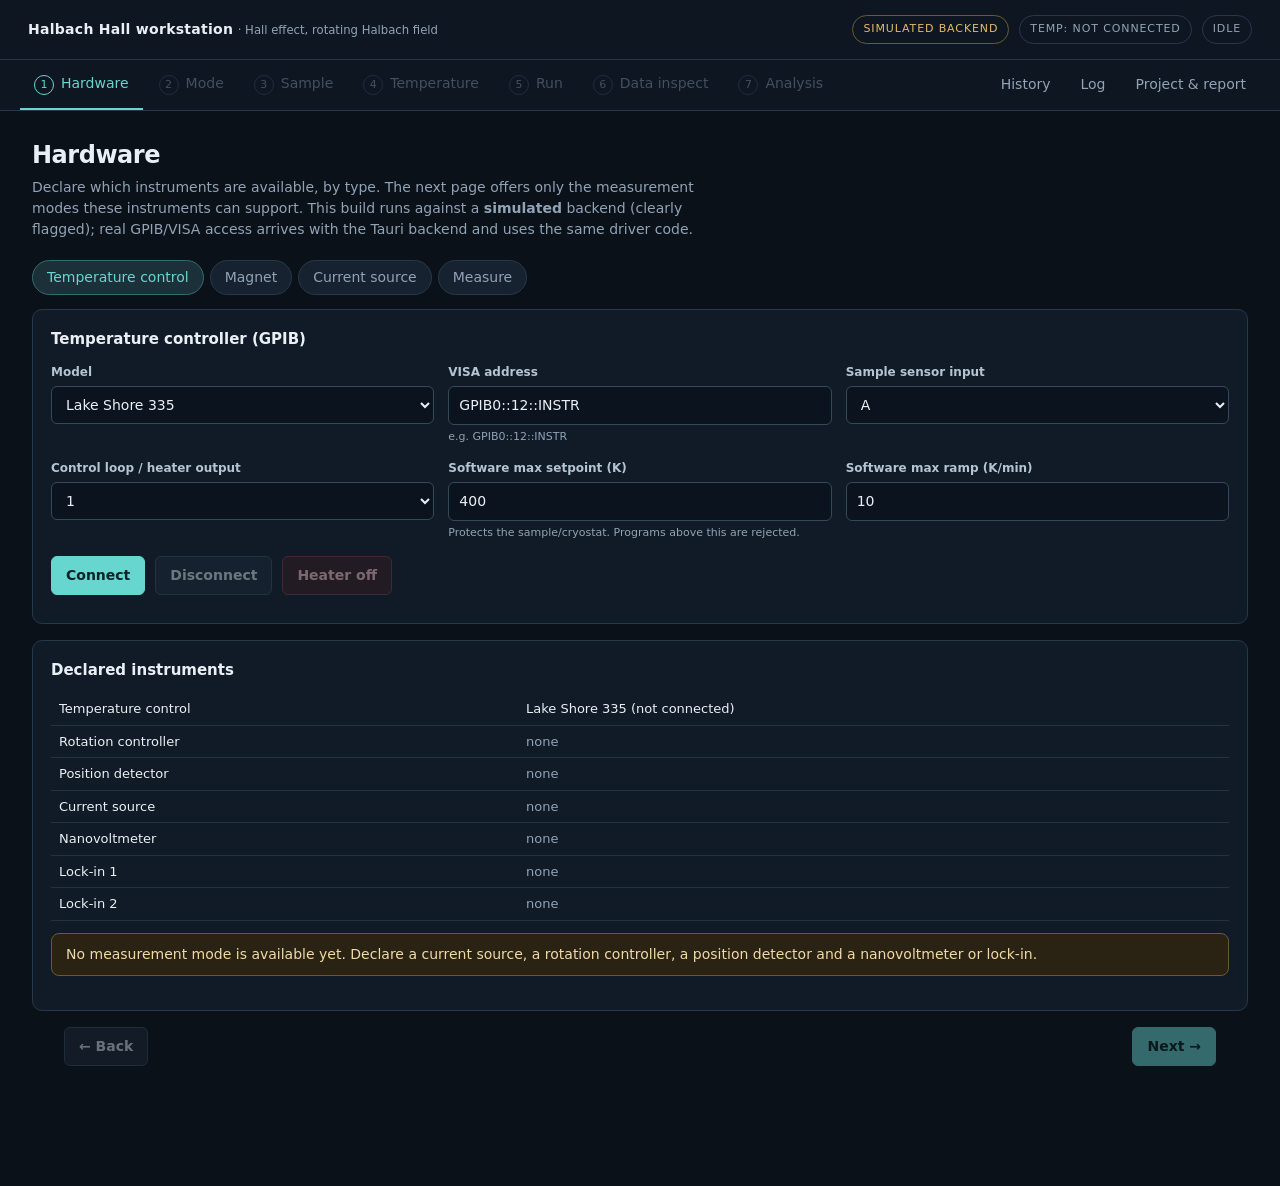
==== app/index.html @ c86ad020 "Add Hall workstation app: sequential tabs, Lake Shore 332/335 step programming, modes, log, analysis" ====
<!DOCTYPE html>
<html lang="en">
<head>
<meta charset="utf-8"><meta name="viewport" content="width=device-width, initial-scale=1">
<title>Halbach Hall · Workstation</title>
<link rel="stylesheet" href="style.css">
</head>
<body>
<header>
  <div class="brand"><strong>Halbach Hall workstation</strong> <small>· Hall effect, rotating Halbach field</small></div>
  <div class="actions"><span class="badge sim" id="b-mode">Simulated backend</span><span class="badge" id="b-ls">Temp: not connected</span><span class="badge" id="b-run">Idle</span></div>
</header>
<nav class="tabs" id="tabs" role="tablist"></nav>
<main>

<section class="page" id="p-hardware" data-title="Hardware">
  <h1>Hardware</h1>
  <p class="intro">Declare which instruments are available, by type. The next page offers only the measurement modes these instruments can support. This build runs against a <b>simulated</b> backend (clearly flagged); real GPIB/VISA access arrives with the Tauri backend and uses the same driver code.</p>
  <div class="subtabs" role="tablist" id="hw-subtabs">
    <button data-sub="temp" class="active">Temperature control</button><button data-sub="magnet">Magnet</button><button data-sub="source">Current source</button><button data-sub="measure">Measure</button>
  </div>
  <div class="card subpane active" data-pane="temp"><h2>Temperature controller (GPIB)</h2><div class="grid g3">
      <div class="field"><label for="f-model">Model</label><select id="f-model" data-bind="hardware.tempController.model"><option value="LS335">Lake Shore 335</option><option value="LS332">Lake Shore 332</option></select></div>
      <div class="field"><label for="f-addr">VISA address</label><input id="f-addr" data-bind="hardware.tempController.address"><small>e.g. GPIB0::12::INSTR</small></div>
      <div class="field"><label for="f-input">Sample sensor input</label><select id="f-input" data-bind="hardware.tempController.input"><option>A</option><option>B</option></select></div>
      <div class="field"><label for="f-loop">Control loop / heater output</label><select id="f-loop" data-bind="hardware.tempController.loop" data-num><option value="1">1</option><option value="2">2</option></select></div>
      <div class="field"><label for="f-maxk">Software max setpoint (K)</label><input id="f-maxk" type="number" data-bind="hardware.tempController.maxK" data-num><small>Protects the sample/cryostat. Programs above this are rejected.</small></div>
      <div class="field"><label for="f-maxr">Software max ramp (K/min)</label><input id="f-maxr" type="number" data-bind="hardware.tempController.maxRateKmin" data-num></div>
    </div>
    <div class="actions" style="margin-top:14px"><button class="primary" id="ls-connect">Connect</button><button class="secondary" id="ls-disconnect" disabled>Disconnect</button><button class="danger" id="ls-heateroff" disabled>Heater off</button></div>
    <div id="ls-info" class="muted" style="margin-top:10px"></div></div>
  <div class="card subpane" data-pane="magnet"><h2>Rotating Halbach magnet</h2><div class="grid g3">
      <div class="field"><label>Rotation controller</label><select data-bind="hardware.magnet.rotator" data-opts="ROTATOR"></select></div>
      <div class="field"><label>Port / address</label><input data-bind="hardware.magnet.rotator_addr" placeholder="e.g. COM3"></div>
      <div></div>
      <div class="field"><label>Position detector</label><select data-bind="hardware.magnet.encoder" data-opts="ENCODER"></select></div>
      <div class="field"><label>Module / channel</label><input data-bind="hardware.magnet.encoder_addr" placeholder="e.g. cDAQ1Mod2/ctr0"></div>
      <div></div>
      <div class="field"><label>Field-angle zero offset (deg)</label><input type="number" step="any" data-bind="hardware.magnet.angle_offset_deg" data-num><small>Encoder zero to +X field direction, from calibration.</small></div>
      <div class="field"><label>Encoder direction</label><select data-bind="hardware.magnet.dir_sign" data-num><option value="1">+1 (encoder angle = field angle)</option><option value="-1">−1 (reversed)</option></select></div>
      <div class="field"><label>Calibrated field magnitude B (T)</label><input type="number" min="0" step="any" data-bind="sample.B_T" data-num><small>At the sample position.</small></div>
    </div></div>
  <div class="card subpane" data-pane="source"><h2>Current source</h2><div class="grid g3">
      <div class="field"><label>Instrument</label><select data-bind="hardware.source.model" data-opts="SOURCES"></select></div>
      <div class="field"><label>Address</label><input data-bind="hardware.source.address" placeholder="e.g. GPIB0::12::INSTR or IP"></div>
      <div id="src-caps" class="muted" style="align-self:end"></div>
      <div class="field"><label>Voltage compliance (V)</label><input type="number" step="any" data-bind="hardware.source.compliance_V" data-num></div>
      <div class="field"><label>Software current limit (mA, RMS for AC)</label><input type="number" step="any" data-bind="hardware.source.max_mA" data-num><small>Modes requesting more are rejected. Verify peak vs RMS units per model.</small></div>
    </div></div>
  <div class="card subpane" data-pane="measure"><h2>Voltage measurement</h2><div class="grid g3">
      <div class="field"><label>Nanovoltmeter (DC)</label><select data-bind="hardware.measure.volt" data-opts="VOLT"></select></div>
      <div class="field"><label>Address</label><input data-bind="hardware.measure.volt_addr"></div><div></div>
      <div class="field"><label>Lock-in 1</label><select data-bind="hardware.measure.lockin1" data-opts="LOCKIN"></select></div>
      <div class="field"><label>Address</label><input data-bind="hardware.measure.lockin1_addr"><small>Two SR830s must have distinct GPIB addresses.</small></div><div></div>
      <div class="field"><label>Lock-in 2 (optional)</label><select data-bind="hardware.measure.lockin2" data-opts="LOCKIN"></select></div>
      <div class="field"><label>Address</label><input data-bind="hardware.measure.lockin2_addr"></div><div></div>
      <div class="field"><label>Lock-in time constant (ms)</label><input type="number" data-bind="method.tc_ms" data-num><small>Used by every lock-in mode.</small></div>
    </div><div id="measure-msg" style="margin-top:10px"></div></div>
  <div class="card"><h2>Declared instruments</h2><div id="hw-summary"></div></div>
</section>

<section class="page" id="p-mode" data-title="Mode">
  <h1>Measurement mode</h1>
  <p class="intro">Only modes supported by the instruments declared on the Hardware page can be selected. Unavailable modes say what is missing.</p>
  <div class="grid g3" id="mode-cards"></div>
  <div id="mode-msg" style="margin-top:16px"></div>
  <div class="card mode-panel" id="mp-chirp" hidden><h2>CHIRP parameters</h2><div class="grid g3">
      <div class="field"><label>Carrier frequency (Hz)</label><input type="number" data-bind="method.carrier_hz" data-num><small>Guide range 500-900 Hz.</small></div>
      <div class="field"><label>Current levels, RMS (mA, comma-separated)</label><input id="f-levels"></div>
      <div class="field"><label>Rotation frequency (Hz)</label><input type="number" step="any" data-bind="method.rot_hz" data-num><small>Guide range 0.1-0.3 Hz.</small></div>
      <div class="field"><label>Direction</label><select data-bind="method.direction"><option value="both">Both</option><option value="cw">Clockwise</option><option value="ccw">Counter-clockwise</option></select></div>
      <div class="field"><label>Dwell per level (s)</label><input type="number" data-bind="method.dwell_s" data-num></div>
      <div class="field"><label>Post-step mask (s)</label><input type="number" step="any" data-bind="method.mask_s" data-num></div>
  </div></div>
  <div class="card mode-panel" id="mp-fixed" hidden><h2>Fixed field parameters</h2><div class="grid g3">
      <div class="field"><label>Excitation</label><select id="x-fixed" data-bind="method.fixed.excitation" data-excsel></select></div>
      <div class="field"><label>Angular acquisition</label><select data-bind="method.fixed.acq"><option value="step">Step and settle</option><option value="scan">Continuous scan</option></select></div>
      <div class="field"><label>Current (mA)</label><input type="number" step="any" data-bind="method.fixed.I_mA" data-num><small>Peak or RMS: record in the sample notes.</small></div>
      <div class="field" data-when="ac"><label>AC carrier frequency (Hz)</label><input type="number" data-bind="method.fixed.carrier_hz" data-num></div>
      <div class="field" data-when="step"><label>Number of angles</label><input type="number" data-bind="method.fixed.n_angles" data-num></div>
      <div class="field" data-when="step"><label>Settling time (s)</label><input type="number" step="any" data-bind="method.fixed.settle_s" data-num></div>
      <div class="field" data-when="scan"><label>Rotation frequency (Hz)</label><input type="number" step="any" data-bind="method.fixed.rot_hz" data-num></div>
      <div class="field" data-when="dc"><label>Reverse DC current at each angle</label><select data-bind="method.fixed.reverse" data-bool><option value="true">Yes</option><option value="false">No</option></select></div>
  </div></div>
  <div class="card mode-panel" id="mp-rotating" hidden><h2>Rotating field parameters</h2><div class="grid g3">
      <div class="field"><label>Excitation / detection</label><select id="x-rotating" data-bind="method.rotating.excitation" data-excsel></select></div>
      <div class="field"><label>Current (mA)</label><input type="number" step="any" data-bind="method.rotating.I_mA" data-num></div>
      <div class="field"><label>Rotation frequency (Hz)</label><input type="number" step="any" data-bind="method.rotating.rot_hz" data-num></div>
      <div class="field" data-when="ac"><label>AC carrier frequency (Hz)</label><input type="number" data-bind="method.rotating.carrier_hz" data-num></div>
      <div class="field" data-when="ac"><label>Sideband</label><select data-bind="method.rotating.sideband"><option value="lower">Lower (carrier − rotation)</option><option value="upper">Upper (carrier + rotation)</option></select></div>
      <div class="field"><label>Acquisition duration (s)</label><input type="number" data-bind="method.rotating.duration_s" data-num></div>
      <div class="field"><label>Include zero-current background</label><select data-bind="method.rotating.background" data-bool><option value="true">Yes</option><option value="false">No</option></select></div>
  </div></div>
</section>

<section class="page" id="p-sample" data-title="Sample">
  <h1>Sample</h1>
  <p class="intro">Start at zero tilt for the ordinary Hall coefficient. Field magnitude is set on the Hardware page (Magnet).</p>
  <div class="card" style="max-width:900px"><h2>Sample</h2><div class="grid g2">
      <div class="field"><label>Sample ID</label><input data-bind="sample.id"></div>
      <div class="field"><label>Conducting thickness (nm)</label><input type="number" min="0" step="any" data-bind="sample.thickness_nm" data-num></div>
      <div class="field"><label>Tilt ψ (deg)</label><input type="number" step="any" data-bind="sample.tilt_deg" data-num></div>
      <div class="field"><label>Sheet resistance R□ (Ω) <span class="muted">(fallback)</span></label><input type="number" step="any" data-bind="sample.rsq_ohm" data-num data-nullable><small>Used for mobility if a run has no R□ of its own.</small></div>
      <div class="field"><label>Width / length (µm)</label><div class="grid g2"><input type="number" data-bind="sample.width_um" data-num><input type="number" data-bind="sample.length_um" data-num></div></div>
    </div><div class="field" style="margin-top:14px"><label>Notes</label><textarea rows="3" data-bind="sample.notes"></textarea></div>
    <div id="sample-msg" style="margin-top:12px"></div></div>
</section>

<section class="page" id="p-temp" data-title="Temperature program">
  <h1>Temperature program</h1>
  <p class="intro">Step programming for the Lake Shore controller. <b>Go to</b> sets heater range, ramp rate and setpoint, then waits until the temperature stays within tolerance for the stability window. <b>Measure</b> runs the CHIRP acquisition at that temperature. On any error or abort the heater is switched off.</p>
  <div class="card"><div class="toolbar">
    <div class="field"><label>Add step</label><select id="add-type"></select></div><button class="secondary" id="add-step">Add</button>
    <span style="width:24px"></span>
    <div class="field"><label>Sweep from (K)</label><input id="sw0" type="number" value="300"></div><div class="field"><label>to (K)</label><input id="sw1" type="number" value="320"></div><div class="field"><label>step (K)</label><input id="swd" type="number" value="10"></div>
    <div class="field"><label>rate (K/min)</label><input id="swr" type="number" value="5"></div><button class="secondary" id="add-sweep">Append sweep (go+measure)</button>
    <button class="secondary" id="clear-prog">Clear</button>
  </div>
  <div class="tablewrap"><table id="prog-table"></table></div>
  <div id="prog-msg" style="margin-top:12px"></div></div>
</section>

<section class="page" id="p-run" data-title="Run">
  <h1>Run</h1>
  <div id="run-notice"></div>
  <div class="card"><div class="actions">
    <button class="primary" id="r-start">Start program</button><button class="secondary" id="r-pause" disabled>Pause</button><button class="danger" id="r-abort" disabled>Abort</button>
    <div class="field" style="margin-left:18px"><label>Simulation speed</label><select id="r-speed"><option value="1">1× (real time)</option><option value="20">20×</option><option value="200">200×</option><option value="0" selected>Max</option></select></div>
  </div>
  <div class="progress" style="margin:16px 0 6px"><div id="r-prog"></div></div><div id="r-status" class="muted">Idle</div></div>
  <div class="kpis" id="r-kpis"></div>
  <div class="grid g2" style="margin-top:16px"><div class="card"><h2>Temperature</h2><canvas id="c-temp"></canvas><div class="legend"><span><i style="background:#66d6ce"></i>measured</span><span><i style="background:#e3b96e"></i>setpoint</span></div></div>
  <div class="card"><h2>Program steps</h2><div class="tablewrap"><table id="run-steps"></table></div></div></div>
</section>

<section class="page" id="p-inspect" data-title="Data inspect">
  <h1>Data inspect</h1>
  <p class="intro">Look at raw lock-in data during or after a measurement. Excluding samples re-runs the fit; the exclusions are recorded in History.</p>
  <div class="toolbar"><div class="field"><label>Run</label><select id="i-run"></select></div>
    <label style="display:flex;gap:6px;align-items:center"><input type="checkbox" id="i-live" style="width:auto;min-height:0"> follow latest run</label>
    <button class="secondary" id="i-refit">Refit</button></div>
  <div class="kpis" id="i-kpis"></div>
  <div class="grid g2" style="margin-top:16px">
    <div class="card"><h2>X vs field angle</h2><canvas id="c-xth"></canvas><div class="legend"><span><i style="background:#66d6ce"></i>valid</span><span><i style="background:#566677"></i>masked</span><span><i style="background:#e3b96e"></i>fit</span></div></div>
    <div class="card"><h2>X, Y vs time</h2><canvas id="c-xt"></canvas><div class="legend"><span><i style="background:#66d6ce"></i>X</span><span><i style="background:#80aaf9"></i>Y</span></div></div>
    <div class="card"><h2>Residuals vs angle</h2><canvas id="c-res"></canvas></div>
    <div class="card"><h2>Raw samples</h2><div class="toolbar"><div class="field"><label>Mask from t (s)</label><input id="i-m0" type="number" step="any"></div><div class="field"><label>to t (s)</label><input id="i-m1" type="number" step="any"></div><button class="secondary" id="i-mask">Exclude range</button><button class="secondary" id="i-unmask">Restore range</button></div><div class="tablewrap" style="max-height:240px"><table id="i-table"></table></div></div>
  </div>
</section>

<section class="page" id="p-analysis" data-title="Analysis">
  <h1>Analysis</h1>
  <p class="intro">Derived transport quantities per run (CHIRP guide §10). Values assume the ideal geometry and baseline material model are validated; see the report assumptions.</p>
  <div class="grid g2"><div class="card"><h2>Hall sheet density n<sub>s</sub> (cm⁻²) vs T</h2><canvas id="c-ns"></canvas></div><div class="card"><h2>Hall mobility µ (cm²/Vs) vs T</h2><canvas id="c-mu"></canvas></div>
  <div class="card"><h2>R<sub>H</sub> (cm³/C) vs T</h2><canvas id="c-rh"></canvas></div><div class="card"><h2>Sheet resistance R□ (Ω) vs T</h2><canvas id="c-rs"></canvas></div></div>
  <div class="card"><div class="toolbar"><button class="secondary" id="a-csv">Export summary CSV</button></div><div class="tablewrap"><table id="a-table"></table></div></div>
</section>

<section class="page" id="p-history" data-title="History">
  <h1>History</h1>
  <p class="intro">Audit trail of configuration changes, program runs and data edits. Saved with the project.</p>
  <div class="card"><div class="toolbar"><button class="secondary" id="h-csv">Export CSV</button></div><div class="tablewrap" style="max-height:60vh"><table id="h-table"></table></div></div>
</section>

<section class="page" id="p-log" data-title="Log">
  <h1>Log</h1>
  <p class="intro"><b>None</b>: nothing recorded. <b>Normal</b>: connections, steps, warnings, errors. <b>Verbose</b>: adds step parameters and settings changes. <b>Debug</b>: adds every instrument command and reply, and data payloads. Warnings and errors are kept at all levels except None.</p>
  <div class="card"><div class="toolbar">
    <div class="field"><label for="l-level">Capture level</label><select id="l-level"><option value="none">None</option><option value="normal">Normal</option><option value="verbose">Verbose</option><option value="debug">Debug</option></select></div>
    <div class="field"><label>Show</label><select id="l-view"><option value="debug">Everything captured</option><option value="verbose">≤ Verbose</option><option value="normal">≤ Normal</option><option value="warn">Warnings &amp; errors</option></select></div>
    <div class="field"><label>Filter text</label><input id="l-filter" placeholder="e.g. LS.tx"></div>
    <label style="display:flex;gap:6px;align-items:center"><input type="checkbox" id="l-follow" checked style="width:auto;min-height:0"> follow</label>
    <button class="secondary" id="l-save">Save log…</button><button class="secondary" id="l-clear">Clear</button><span class="muted" id="l-count"></span>
  </div><div id="logview" role="log" aria-live="off"></div></div>
</section>

<section class="page" id="p-project" data-title="Project & report">
  <h1>Project &amp; report</h1>
  <div class="grid g2"><div class="card"><h2>Project file</h2><p class="muted">A project holds sample, method, program, all runs (raw samples), history and the log. Load it later for analysis.</p>
    <div class="actions"><button class="primary" id="pr-save">Save project…</button><label class="secondary" style="display:inline-block;padding:8px 14px;border-radius:6px;border:1px solid #395063;cursor:pointer">Load project…<input type="file" id="pr-load" accept=".json,application/json" hidden></label><button class="secondary" id="pr-new">New project</button></div><div id="pr-msg" style="margin-top:12px"></div></div>
    <div class="card"><h2>Export &amp; report</h2><div class="actions"><button class="secondary" id="pr-csv">Export raw data CSV (selected run)</button><button class="primary" id="pr-report">Print report…</button></div><p class="muted">The report includes sample, method, temperature program, results table, plots, assumptions and a summary of the log. Use “Save as PDF” in the print dialog.</p></div></div>
</section>

<div class="pager" id="pager" style="max-width:1500px;margin:0 auto;padding:0 32px 40px"><button class="secondary" id="back">← Back</button><button class="primary" id="next">Next →</button></div>
</main>
<div id="report"></div>
<script src="js/core.js"></script><script src="js/lakeshore.js"></script><script src="js/analysis.js"></script><script src="js/modes.js"></script><script src="js/sim.js"></script><script src="js/plot.js"></script><script src="js/app.js"></script>
</body>
</html>
---- app/style.css ----
:root{color-scheme:dark;--bg:#0b1119;--panel:#111b27;--panel2:#0d1721;--line:#283849;--muted:#91a3b5;--text:#e9f0f5;--cyan:#66d6ce;--blue:#80aaf9;--amber:#e3b96e;--red:#f08a8a;--green:#8fd694}
*{box-sizing:border-box}body{margin:0;background:var(--bg);color:var(--text);font:14px/1.5 system-ui,-apple-system,Segoe UI,sans-serif}
button,input,select,textarea{font:inherit}button{cursor:pointer}
header{height:60px;border-bottom:1px solid var(--line);display:flex;align-items:center;justify-content:space-between;padding:0 28px;background:#0e1721}
.brand strong{letter-spacing:.02em}.brand small,.muted{color:var(--muted)}
.badge{font-size:11px;letter-spacing:.08em;text-transform:uppercase;border:1px solid var(--line);border-radius:20px;padding:5px 10px;color:var(--muted)}
.badge.sim{color:var(--amber);border-color:#6b5a30}.badge.ok{color:var(--green);border-color:#3d6b41}.badge.run{color:var(--cyan);border-color:#2f6e6a}.badge.err{color:var(--red);border-color:#7b3b3b}
nav.tabs{display:flex;gap:2px;border-bottom:1px solid var(--line);padding:0 20px;background:#0e1721;overflow-x:auto}
nav.tabs button{white-space:nowrap;background:none;border:0;border-bottom:2px solid transparent;color:var(--muted);padding:13px 14px}
nav.tabs button .n{display:inline-grid;place-items:center;width:20px;height:20px;border-radius:50%;border:1px solid #395063;font-size:11px;margin-right:7px}
nav.tabs button.active{color:var(--cyan);border-bottom-color:var(--cyan)}nav.tabs button.active .n{border-color:var(--cyan)}
nav.tabs button.done .n{background:#25483f;border-color:#3d6b5f;color:var(--green)}
nav.tabs button:disabled{opacity:.4;cursor:not-allowed}nav.tabs .sep{flex:1}
main{padding:26px 32px 80px;max-width:1500px;margin:auto}.page{display:none}.page.active{display:block}
h1{font-size:24px;margin:0 0 4px;letter-spacing:-.02em}h2{font-size:15px;margin:0 0 12px}.intro{color:var(--muted);margin:0 0 20px;max-width:80ch}
.card{background:var(--panel);border:1px solid var(--line);border-radius:10px;padding:18px;margin-bottom:16px}
.grid{display:grid;gap:14px}.g2{grid-template-columns:repeat(2,minmax(0,1fr))}.g3{grid-template-columns:repeat(3,minmax(0,1fr))}.g4{grid-template-columns:repeat(4,minmax(0,1fr))}
@media(max-width:900px){.g2,.g3,.g4{grid-template-columns:1fr}main{padding:18px 14px}}
.field label{display:block;font-size:12px;color:#b4c4d2;font-weight:600;margin-bottom:5px}.field small{display:block;color:var(--muted);font-size:11px;margin-top:4px}
input,select,textarea{width:100%;background:#0b141e;border:1px solid #35495c;border-radius:6px;color:var(--text);padding:8px 10px;min-height:38px}
input:focus,select:focus,button:focus-visible,textarea:focus{outline:2px solid var(--cyan);outline-offset:1px}
input.bad{border-color:var(--red)}
.primary,.secondary,.danger{border-radius:6px;padding:8px 14px;font-weight:650;border:1px solid}
.primary{background:var(--cyan);border-color:var(--cyan);color:#092225}.secondary{background:#1b2937;border-color:#395063;color:#dbe7ef}.danger{background:#3a1d22;border-color:#7b3b3b;color:#ffc9c9}
button:disabled{opacity:.45;cursor:not-allowed}.actions{display:flex;gap:10px;align-items:center;flex-wrap:wrap}
.pager{display:flex;justify-content:space-between;margin-top:18px}
table{width:100%;border-collapse:collapse;font-size:13px}th,td{padding:6px 8px;border-bottom:1px solid #233341;text-align:left;white-space:nowrap}th{color:#9db0c0;font-weight:600;font-size:12px}
td input,td select{min-height:30px;padding:4px 6px}tr.cur td{background:#14303a}tr.donest td{color:var(--muted)}tr.sel td{background:#182c3d}
.tablewrap{overflow:auto;max-height:420px;border:1px solid var(--line);border-radius:8px}
.notice{border:1px solid #6b5a30;background:#2a2314;color:#f0d9a6;border-radius:8px;padding:10px 14px;margin-bottom:16px}
.notice.err{border-color:#7b3b3b;background:#2a1618;color:#ffc9c9}.notice.ok{border-color:#3d6b41;background:#16261a;color:#c4eec8}
canvas{width:100%;height:280px;background:var(--panel2);border:1px solid var(--line);border-radius:8px;display:block}
.kpis{display:grid;grid-template-columns:repeat(auto-fit,minmax(150px,1fr));gap:10px}.kpi{background:var(--panel2);border:1px solid var(--line);border-radius:8px;padding:10px 12px}
.kpi b{display:block;font-size:18px;font-variant-numeric:tabular-nums}.kpi span{font-size:11px;color:var(--muted);text-transform:uppercase;letter-spacing:.06em}
.progress{height:8px;background:#0b141e;border-radius:6px;overflow:hidden;border:1px solid var(--line)}.progress>div{height:100%;background:var(--cyan);width:0}
#logview{background:#080d13;border:1px solid var(--line);border-radius:8px;height:56vh;overflow:auto;font:12px/1.45 ui-monospace,Consolas,monospace;padding:8px;white-space:pre-wrap}
.ll{display:block}.ll .lv{display:inline-block;width:60px}.l-normal .lv{color:var(--cyan)}.l-verbose .lv{color:var(--blue)}.l-debug .lv{color:#8b99a8}.l-warn .lv{color:var(--amber)}.l-error .lv,.l-error{color:var(--red)}
.toolbar{display:flex;gap:10px;flex-wrap:wrap;align-items:end;margin-bottom:12px}.toolbar .field{min-width:140px}
.legend{display:flex;gap:14px;font-size:12px;color:var(--muted);margin-top:6px;flex-wrap:wrap}.legend i{display:inline-block;width:10px;height:10px;border-radius:2px;margin-right:5px}
#report{display:none}
@media print{
  body{background:#fff;color:#000}header,nav.tabs,main{display:none!important}
  #report{display:block!important;color:#000;font:11pt/1.4 Georgia,serif;padding:0}
  #report h1,#report h2{color:#000}#report table{font-size:9pt}#report th,#report td{border-bottom:1px solid #999;color:#000}
  #report img{max-width:100%;page-break-inside:avoid}#report .pb{page-break-before:always}
}

.subtabs{display:flex;gap:6px;margin-bottom:14px;flex-wrap:wrap}.subtabs button{background:#16222f;border:1px solid var(--line);color:var(--muted);border-radius:20px;padding:6px 14px}
.subtabs button.active{background:#1c303a;color:var(--cyan);border-color:#2f6e6a}.subpane{display:none}.subpane.active{display:block}
.mode-card{text-align:left;background:var(--panel);border:1px solid var(--line);border-radius:10px;padding:14px;color:var(--text)}
.mode-card.sel{border-color:var(--cyan);background:#14303a}.mode-card:disabled{opacity:.55;cursor:not-allowed}.mode-card small{display:block;color:var(--muted);margin-top:6px}
.mode-card .why{color:var(--amber)}[hidden]{display:none!important}
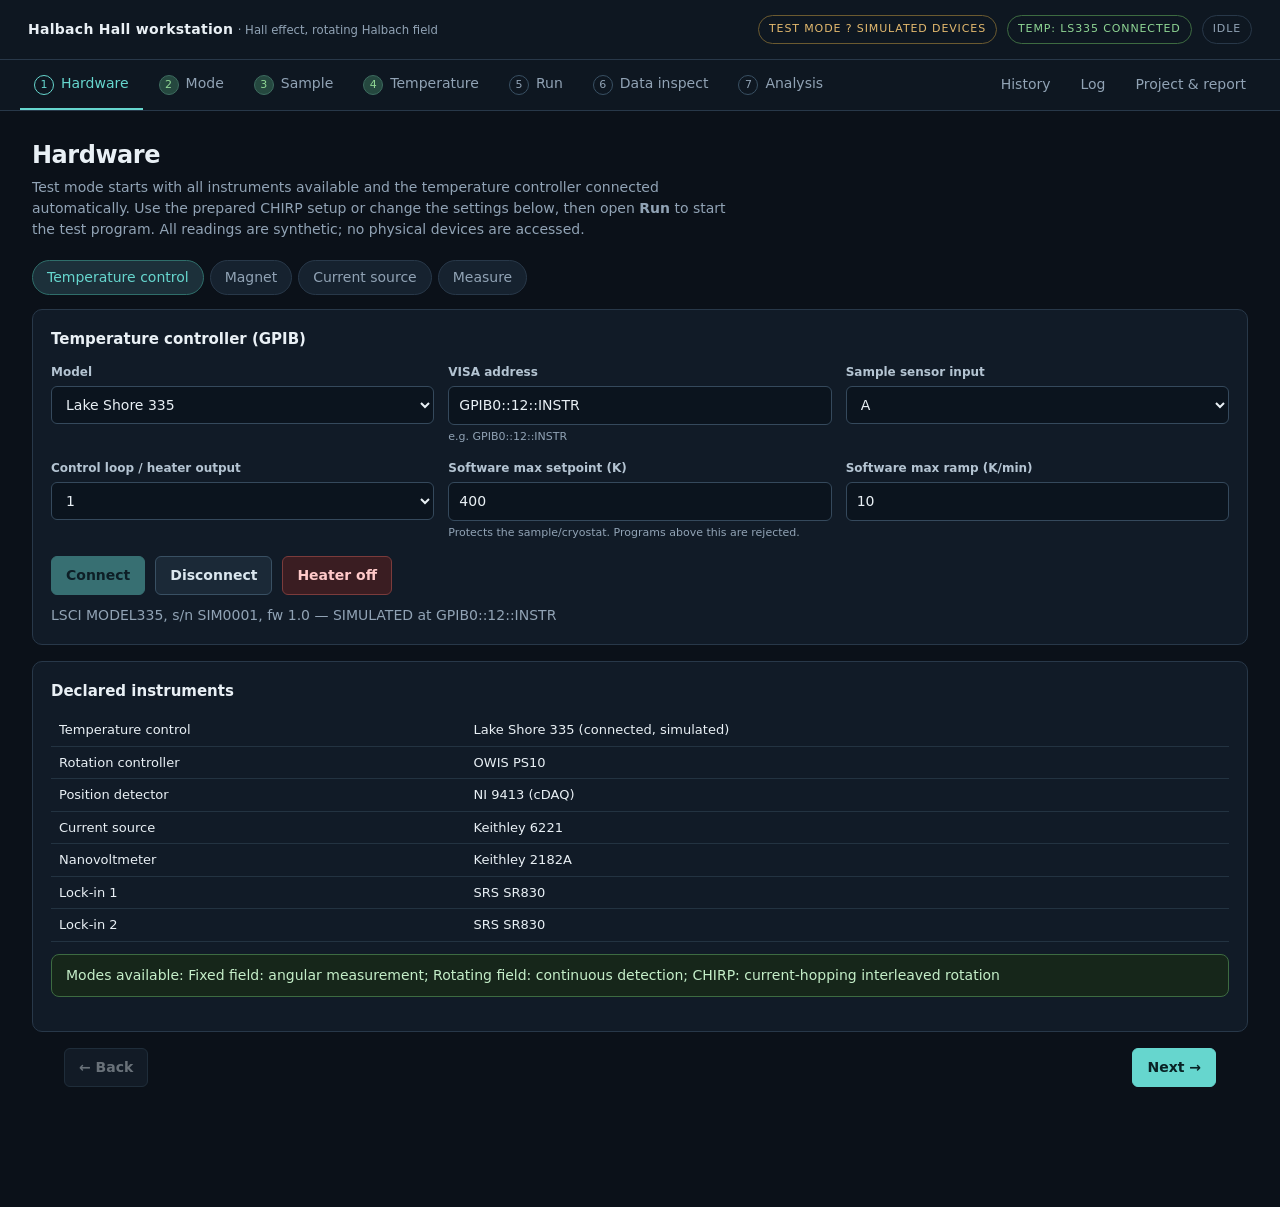
==== commit 743bdc28: "init" ====
--- a/app/index.html
+++ b/app/index.html
@@ -8,14 +8,14 @@
 <body>
 <header>
   <div class="brand"><strong>Halbach Hall workstation</strong> <small>· Hall effect, rotating Halbach field</small></div>
-  <div class="actions"><span class="badge sim" id="b-mode">Simulated backend</span><span class="badge" id="b-ls">Temp: not connected</span><span class="badge" id="b-run">Idle</span></div>
+  <div class="actions"><span class="badge sim" id="b-mode">Test mode ? simulated devices</span><span class="badge" id="b-ls">Temp: not connected</span><span class="badge" id="b-run">Idle</span></div>
 </header>
 <nav class="tabs" id="tabs" role="tablist"></nav>
 <main>
 
 <section class="page" id="p-hardware" data-title="Hardware">
   <h1>Hardware</h1>
-  <p class="intro">Declare which instruments are available, by type. The next page offers only the measurement modes these instruments can support. This build runs against a <b>simulated</b> backend (clearly flagged); real GPIB/VISA access arrives with the Tauri backend and uses the same driver code.</p>
+  <p class="intro">Test mode starts with all instruments available and the temperature controller connected automatically. Use the prepared CHIRP setup or change the settings below, then open <b>Run</b> to start the test program. All readings are synthetic; no physical devices are accessed.</p>
   <div class="subtabs" role="tablist" id="hw-subtabs">
     <button data-sub="temp" class="active">Temperature control</button><button data-sub="magnet">Magnet</button><button data-sub="source">Current source</button><button data-sub="measure">Measure</button>
   </div>
@@ -108,15 +108,21 @@
 
 <section class="page" id="p-temp" data-title="Temperature program">
   <h1>Temperature program</h1>
-  <p class="intro">Step programming for the Lake Shore controller. <b>Go to</b> sets heater range, ramp rate and setpoint, then waits until the temperature stays within tolerance for the stability window. <b>Measure</b> runs the CHIRP acquisition at that temperature. On any error or abort the heater is switched off.</p>
+  <p class="intro">Build a temperature program from a start, end and positive step size (cooling sweeps are supported). Each point ramps, waits for stability, then measures using the selected measurement mode. ?T means measured temperature minus target: every reading must stay within the instantaneous limit for the entire window, and the time-averaged |?T| must meet the mean limit. A timeout or abort switches the heater off. An end point is included only when reached by a whole step.</p>
   <div class="card"><div class="toolbar">
     <div class="field"><label>Add step</label><select id="add-type"></select></div><button class="secondary" id="add-step">Add</button>
     <span style="width:24px"></span>
     <div class="field"><label>Sweep from (K)</label><input id="sw0" type="number" value="300"></div><div class="field"><label>to (K)</label><input id="sw1" type="number" value="320"></div><div class="field"><label>step (K)</label><input id="swd" type="number" value="10"></div>
-    <div class="field"><label>rate (K/min)</label><input id="swr" type="number" value="5"></div><button class="secondary" id="add-sweep">Append sweep (go+measure)</button>
+    <div class="field"><label>rate (K/min)</label><input id="swr" type="number" value="5"></div><div class="field"><label for="sw-tol">Maximum |?T| (K)</label><input id="sw-tol" type="number" min="0" step="any" value="0.05"></div>
+    <div class="field"><label for="sw-mean">Mean |?T| limit (K)</label><input id="sw-mean" type="number" min="0" step="any" value="0.02"></div>
+    <div class="field"><label for="sw-window">Stability window (s)</label><input id="sw-window" type="number" min="1" value="60"></div>
+    <div class="field"><label for="sw-timeout">Timeout per point (s)</label><input id="sw-timeout" type="number" min="1" value="3600"></div>
+    <div class="field"><label for="sw-range">Heater range</label><select id="sw-range"><option value="low">Low</option><option value="medium" selected>Medium</option><option value="high">High</option></select></div>
+    <button class="secondary" id="add-sweep">Append temperature program</button>
     <button class="secondary" id="clear-prog">Clear</button>
   </div>
   <div class="tablewrap"><table id="prog-table"></table></div>
+  <div id="sweep-msg" role="status"></div>
   <div id="prog-msg" style="margin-top:12px"></div></div>
 </section>
 
@@ -128,6 +134,7 @@
     <div class="field" style="margin-left:18px"><label>Simulation speed</label><select id="r-speed"><option value="1">1× (real time)</option><option value="20">20×</option><option value="200">200×</option><option value="0" selected>Max</option></select></div>
   </div>
   <div class="progress" style="margin:16px 0 6px"><div id="r-prog"></div></div><div id="r-status" class="muted">Idle</div></div>
+  <div id="r-stability" class="muted" role="status"></div>
   <div class="kpis" id="r-kpis"></div>
   <div class="grid g2" style="margin-top:16px"><div class="card"><h2>Temperature</h2><canvas id="c-temp"></canvas><div class="legend"><span><i style="background:#66d6ce"></i>measured</span><span><i style="background:#e3b96e"></i>setpoint</span></div></div>
   <div class="card"><h2>Program steps</h2><div class="tablewrap"><table id="run-steps"></table></div></div></div>
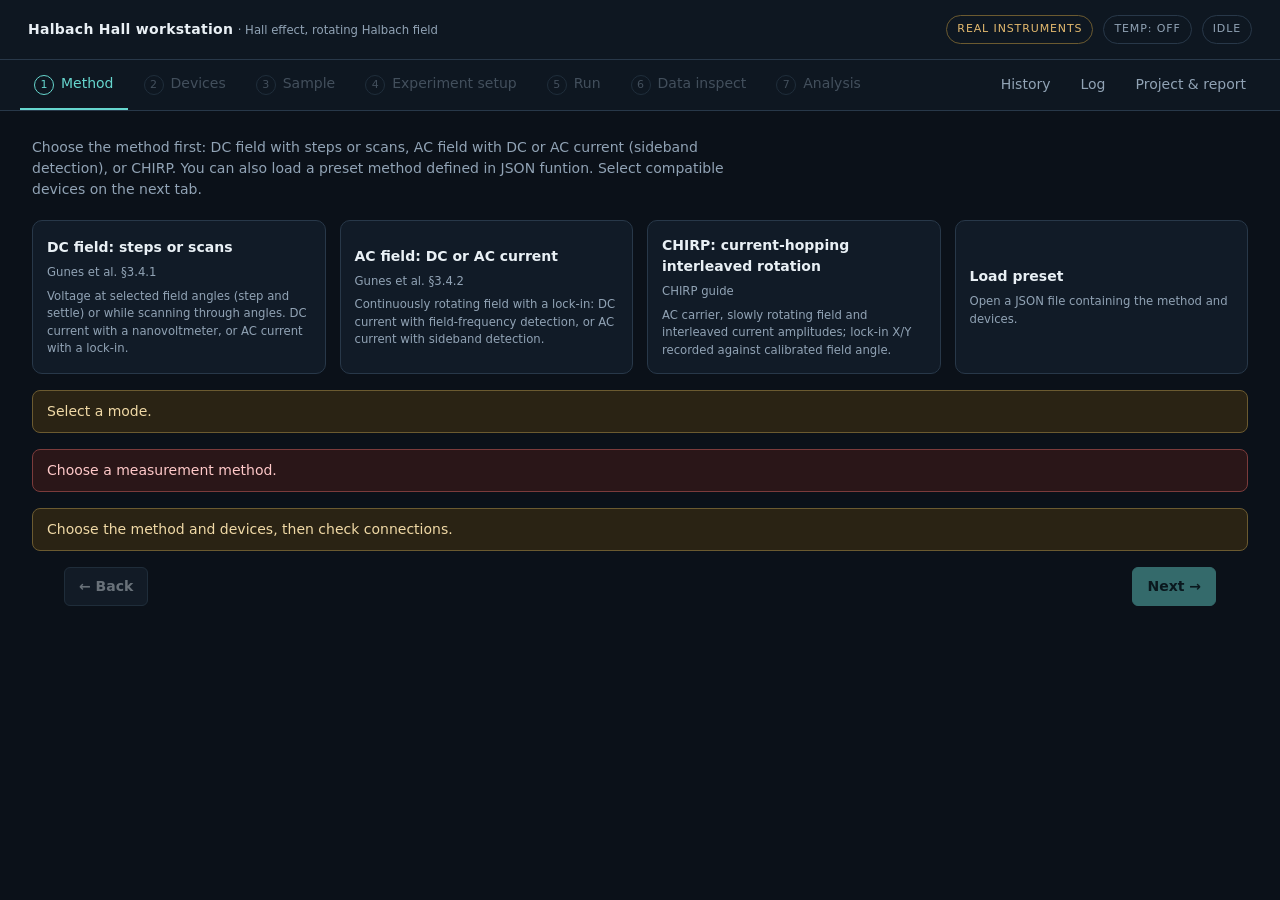
==== commit 559dec58: "init draft" ====
--- a/app/index.html
+++ b/app/index.html
@@ -14,8 +14,17 @@
 <main>
 
 <section class="page" id="p-hardware" data-title="Hardware">
-  <h1>Hardware</h1>
-  <p class="intro">Test mode starts with all instruments available and the temperature controller connected automatically. Use the prepared CHIRP setup or change the settings below, then open <b>Run</b> to start the test program. All readings are synthetic; no physical devices are accessed.</p>
+  <h1>Devices and connections</h1><div id="device-lock" class="notice" role="status"></div><button class="secondary" data-release-config>Stop setup and edit configuration</button>
+  <div class="card"><div class="grid g3">
+    <div class="field"><label>Backend</label><select data-bind="hardware.backend"><option value="real">Real instruments</option><option value="simulation">Simulation (synthetic data)</option></select></div>
+    <div class="field"><label>Temperature</label><select data-bind="hardware.temperature"><option value="off">OFF</option><option value="read">Read only</option><option value="control">Read and control</option></select></div>
+  </div><p>Select the devices for your method, then check every connection before continuing to Sample. Simulation checks do not verify physical equipment.</p>
+  </div>
+  <div class="card" id="rust-settings"><h2>Local Rust service</h2><div class="grid g2">
+    <div class="field"><label for="rust-url">Service URL</label><input id="rust-url" type="url" value="http://127.0.0.1:8765"></div>
+    <div class="field"><label for="rust-token">Pairing token</label><input id="rust-token" type="password" autocomplete="off" placeholder="Copy from the local Rust service terminal"><small>Kept in this browser session; excluded from presets and project files.</small></div>
+  </div><p class="muted">Start halbach-service locally. Live Server uses port 5501 in this project. For GitHub Pages, add --allow-origin https://your-account.github.io to the service command and allow browser access to the local service.</p><div id="rust-settings-status" role="status"></div></div>
+  <p class="intro">Choose instruments compatible with the selected method. Position comes from the OWIS controller (absolute angle) or an optical encoder through NI 9361 / cDAQ-9183 (relative angle). If the external reader is unavailable, CHECK connections checks the OWIS angle instead.</p>
   <div class="subtabs" role="tablist" id="hw-subtabs">
     <button data-sub="temp" class="active">Temperature control</button><button data-sub="magnet">Magnet</button><button data-sub="source">Current source</button><button data-sub="measure">Measure</button>
   </div>
@@ -32,12 +41,17 @@
   <div class="card subpane" data-pane="magnet"><h2>Rotating Halbach magnet</h2><div class="grid g3">
       <div class="field"><label>Rotation controller</label><select data-bind="hardware.magnet.rotator" data-opts="ROTATOR"></select></div>
       <div class="field"><label>Port / address</label><input data-bind="hardware.magnet.rotator_addr" placeholder="e.g. COM3"></div>
+      <div class="field"><label>OWIS baud rate</label><input type="number" data-bind="hardware.magnet.baud" data-num></div>
+      <div class="field"><label>OWIS counts per revolution (calibration)</label><input type="number" data-bind="hardware.magnet.counts_per_turn" data-num data-nullable><small>Required to convert the controller counter to degrees. No homing or motion occurs during checks.</small></div>
+      <div class="field"><label>OWIS velocity command units per count/second</label><input type="number" min="0" step="any" data-bind="hardware.magnet.velocity_scale" data-num data-nullable><small>Calibrate for the motor/firmware. Real runs require an initialized, referenced PS10 axis; existing acceleration and limit settings are retained.</small></div>
       <div></div>
-      <div class="field"><label>Position detector</label><select data-bind="hardware.magnet.encoder" data-opts="ENCODER"></select></div>
+      <div class="field"><label>Position source</label><select data-bind="hardware.magnet.encoder" data-opts="ENCODER"></select><small>External optical angle is relative and needs a calibrated reference. Unavailable encoder/cDAQ falls back to OWIS absolute position.</small></div>
+      <div class="field"><label>cDAQ-9183 Ethernet host / IP</label><input data-bind="hardware.magnet.host" placeholder="192.168.1.100"></div>
       <div class="field"><label>Module / channel</label><input data-bind="hardware.magnet.encoder_addr" placeholder="e.g. cDAQ1Mod2/ctr0"></div>
+      <div class="field"><label>Optical encoder pulses per revolution (before ×4 decoding)</label><input type="number" min="1" data-bind="hardware.magnet.encoder_ppr" data-num data-nullable></div>
       <div></div>
       <div class="field"><label>Field-angle zero offset (deg)</label><input type="number" step="any" data-bind="hardware.magnet.angle_offset_deg" data-num><small>Encoder zero to +X field direction, from calibration.</small></div>
-      <div class="field"><label>Encoder direction</label><select data-bind="hardware.magnet.dir_sign" data-num><option value="1">+1 (encoder angle = field angle)</option><option value="-1">−1 (reversed)</option></select></div>
+      <div class="field"><label>Position direction</label><select data-bind="hardware.magnet.dir_sign" data-num><option value="1">+1 (position angle = field angle)</option><option value="-1">−1 (reversed)</option></select></div>
       <div class="field"><label>Calibrated field magnitude B (T)</label><input type="number" min="0" step="any" data-bind="sample.B_T" data-num><small>At the sample position.</small></div>
     </div></div>
   <div class="card subpane" data-pane="source"><h2>Current source</h2><div class="grid g3">
@@ -48,49 +62,31 @@
       <div class="field"><label>Software current limit (mA, RMS for AC)</label><input type="number" step="any" data-bind="hardware.source.max_mA" data-num><small>Modes requesting more are rejected. Verify peak vs RMS units per model.</small></div>
     </div></div>
   <div class="card subpane" data-pane="measure"><h2>Voltage measurement</h2><div class="grid g3">
-      <div class="field"><label>Nanovoltmeter (DC)</label><select data-bind="hardware.measure.volt" data-opts="VOLT"></select></div>
+      <p id="delta-info" hidden>Delta automatically sources +I and −I and synchronizes the 2182/2182A nanovoltmeter over the source's RS-232 and Trigger Link. Only the 6220/6221 needs a PC interface.</p>
+      <div class="field"><label>DC voltage acquisition</label><select data-bind="hardware.measure.dc_mode"><option value="independent">Independent nanovoltmeter</option><option value="delta">Source-linked delta mode</option></select></div><div class="field"><label>Nanovoltmeter (DC)</label><select data-bind="hardware.measure.volt" data-opts="VOLT"></select></div>
       <div class="field"><label>Address</label><input data-bind="hardware.measure.volt_addr"></div><div></div>
       <div class="field"><label>Lock-in 1</label><select data-bind="hardware.measure.lockin1" data-opts="LOCKIN"></select></div>
       <div class="field"><label>Address</label><input data-bind="hardware.measure.lockin1_addr"><small>Two SR830s must have distinct GPIB addresses.</small></div><div></div>
       <div class="field"><label>Lock-in 2 (optional)</label><select data-bind="hardware.measure.lockin2" data-opts="LOCKIN"></select></div>
       <div class="field"><label>Address</label><input data-bind="hardware.measure.lockin2_addr"></div><div></div>
-      <div class="field"><label>Lock-in time constant (ms)</label><input type="number" data-bind="method.tc_ms" data-num><small>Used by every lock-in mode.</small></div>
-    </div><div id="measure-msg" style="margin-top:10px"></div></div>
+    </div><div id="measure-msg" style="margin-top:10px"></div><button class="secondary" id="check-reference">Wait for TTL Ref In lock</button><small id="reference-result" role="status">For a live TTL signal; does not start the motor.</small></div>
   <div class="card"><h2>Declared instruments</h2><div id="hw-summary"></div></div>
+  <div class="card"><button class="primary" id="check-connections" disabled>CHECK connections</button><p id="check-requirements"></p><div id="connection-results" role="status" aria-live="polite"></div></div>
+  <div class="actions"><button class="secondary" id="save-preset">Save method &amp; devices as JSON</button><span id="preset-save-status" role="status"></span></div>
 </section>
 
 <section class="page" id="p-mode" data-title="Mode">
-  <h1>Measurement mode</h1>
-  <p class="intro">Only modes supported by the instruments declared on the Hardware page can be selected. Unavailable modes say what is missing.</p>
-  <div class="grid g3" id="mode-cards"></div>
+  <p class="intro">Choose the method first: DC field with steps or scans, AC field with DC or AC current (sideband detection), or CHIRP. You can also load a preset method defined in JSON funtion. Select compatible devices on the next tab.</p>
+  <div class="grid method-choices" id="mode-cards"></div>
+  <input id="preset-file" type="file" accept=".json,application/json" hidden>
   <div id="mode-msg" style="margin-top:16px"></div>
-  <div class="card mode-panel" id="mp-chirp" hidden><h2>CHIRP parameters</h2><div class="grid g3">
-      <div class="field"><label>Carrier frequency (Hz)</label><input type="number" data-bind="method.carrier_hz" data-num><small>Guide range 500-900 Hz.</small></div>
-      <div class="field"><label>Current levels, RMS (mA, comma-separated)</label><input id="f-levels"></div>
-      <div class="field"><label>Rotation frequency (Hz)</label><input type="number" step="any" data-bind="method.rot_hz" data-num><small>Guide range 0.1-0.3 Hz.</small></div>
-      <div class="field"><label>Direction</label><select data-bind="method.direction"><option value="both">Both</option><option value="cw">Clockwise</option><option value="ccw">Counter-clockwise</option></select></div>
-      <div class="field"><label>Dwell per level (s)</label><input type="number" data-bind="method.dwell_s" data-num></div>
-      <div class="field"><label>Post-step mask (s)</label><input type="number" step="any" data-bind="method.mask_s" data-num></div>
-  </div></div>
-  <div class="card mode-panel" id="mp-fixed" hidden><h2>Fixed field parameters</h2><div class="grid g3">
-      <div class="field"><label>Excitation</label><select id="x-fixed" data-bind="method.fixed.excitation" data-excsel></select></div>
-      <div class="field"><label>Angular acquisition</label><select data-bind="method.fixed.acq"><option value="step">Step and settle</option><option value="scan">Continuous scan</option></select></div>
-      <div class="field"><label>Current (mA)</label><input type="number" step="any" data-bind="method.fixed.I_mA" data-num><small>Peak or RMS: record in the sample notes.</small></div>
-      <div class="field" data-when="ac"><label>AC carrier frequency (Hz)</label><input type="number" data-bind="method.fixed.carrier_hz" data-num></div>
-      <div class="field" data-when="step"><label>Number of angles</label><input type="number" data-bind="method.fixed.n_angles" data-num></div>
-      <div class="field" data-when="step"><label>Settling time (s)</label><input type="number" step="any" data-bind="method.fixed.settle_s" data-num></div>
-      <div class="field" data-when="scan"><label>Rotation frequency (Hz)</label><input type="number" step="any" data-bind="method.fixed.rot_hz" data-num></div>
-      <div class="field" data-when="dc"><label>Reverse DC current at each angle</label><select data-bind="method.fixed.reverse" data-bool><option value="true">Yes</option><option value="false">No</option></select></div>
-  </div></div>
-  <div class="card mode-panel" id="mp-rotating" hidden><h2>Rotating field parameters</h2><div class="grid g3">
-      <div class="field"><label>Excitation / detection</label><select id="x-rotating" data-bind="method.rotating.excitation" data-excsel></select></div>
-      <div class="field"><label>Current (mA)</label><input type="number" step="any" data-bind="method.rotating.I_mA" data-num></div>
-      <div class="field"><label>Rotation frequency (Hz)</label><input type="number" step="any" data-bind="method.rotating.rot_hz" data-num></div>
-      <div class="field" data-when="ac"><label>AC carrier frequency (Hz)</label><input type="number" data-bind="method.rotating.carrier_hz" data-num></div>
-      <div class="field" data-when="ac"><label>Sideband</label><select data-bind="method.rotating.sideband"><option value="lower">Lower (carrier − rotation)</option><option value="upper">Upper (carrier + rotation)</option></select></div>
-      <div class="field"><label>Acquisition duration (s)</label><input type="number" data-bind="method.rotating.duration_s" data-num></div>
-      <div class="field"><label>Include zero-current background</label><select data-bind="method.rotating.background" data-bool><option value="true">Yes</option><option value="false">No</option></select></div>
-  </div></div>
+  <div id="method-lock" class="notice" role="status"></div><button class="secondary" data-release-config>Stop setup and edit configuration</button>
+  <div class="card" id="principle-fixed" hidden><h2>DC field</h2><div class="grid g2">
+    <div class="field"><label>Excitation</label><select id="x-fixed" data-bind="method.fixed.excitation" data-excsel></select></div>
+    <div class="field"><label>Angular acquisition</label><select data-bind="method.fixed.acq"><option value="step">Steps</option><option value="scan">Scans</option></select></div>
+  </div></div>
+  <div class="card" id="principle-rotating" hidden><h2>AC field</h2><div class="field"><label>Excitation</label><select id="x-rotating" data-bind="method.rotating.excitation" data-excsel></select></div><p>DC current uses field-frequency detection. AC current uses sideband detection.</p></div>
+  <div class="card" id="principle-chirp" hidden><h2>CHIRP</h2><p>AC current with interleaved amplitudes and continuous field rotation.</p></div>
 </section>
 
 <section class="page" id="p-sample" data-title="Sample">
@@ -107,7 +103,36 @@
 </section>
 
 <section class="page" id="p-temp" data-title="Temperature program">
-  <h1>Temperature program</h1>
+  <h1>Experiment setup</h1><p class="intro">Set measurement parameters here. During acquisition, apply changes for the next measurement; the current measurement keeps its original settings.</p><div class="actions"><button class="primary" id="apply-parameters">Apply parameters</button><span id="parameter-status" role="status"></span></div><div id="experiment-msg"></div><div class="card">      <div class="field"><label>Lock-in time constant (ms)</label><input type="number" data-bind="method.tc_ms" data-num><small>Used by every lock-in mode.</small></div>
+</div>
+  <div class="card mode-panel" id="mp-chirp" hidden><h2>CHIRP parameters</h2><div class="grid g3">
+      <div class="field"><label>Carrier frequency (Hz)</label><input type="number" data-bind="method.carrier_hz" data-num><small>Guide range 500-900 Hz.</small></div>
+      <div class="field"><label>Current levels, RMS (mA, comma-separated)</label><input id="f-levels"></div>
+      <div class="field"><label>Maximum rotation frequency (Hz)</label><input type="number" min="0.001" max="1.2" step="any" data-bind="method.rot_hz" data-num><small>Constant-speed plateau, up to 1.2 Hz. Validate filter tracking at the selected maximum.</small></div>
+      <div class="field"><label>Direction</label><select data-bind="method.direction"><option value="both">Both</option><option value="cw">Clockwise</option><option value="ccw">Counter-clockwise</option></select></div>
+      <div class="field"><label>Cycles per current level and direction</label><input type="number" min="1" step="1" data-bind="method.cycles" data-num><small>Dwell is cycles / rotation frequency; the post-step mask must fit within it.</small></div>
+      <div class="field"><label>Post-step mask (s)</label><input type="number" step="any" data-bind="method.mask_s" data-num></div>
+  </div></div>
+  <div class="card mode-panel" id="mp-fixed" hidden><h2>Fixed field parameters</h2><div class="grid g3">
+      <div class="field"><label>Current (mA, RMS for AC)</label><input type="number" step="any" data-bind="method.fixed.I_mA" data-num><small>Delta uses the entered magnitude for +I and −I. AC source commands convert RMS to peak.</small></div>
+      <div class="field" data-when="volt"><label>Nanovoltmeter integration (PLC)</label><input type="number" min="1" max="50" step="1" data-bind="method.fixed.nplc" data-num><small>Channel 1 voltage, automatic range; whole PLC values for delta synchronization.</small></div>
+      <div class="field" data-when="ac"><label>AC carrier frequency (Hz)</label><input type="number" data-bind="method.fixed.carrier_hz" data-num></div>
+      <div class="field" data-when="step"><label>Number of angles</label><input type="number" data-bind="method.fixed.n_angles" data-num></div>
+      <div class="field" data-when="step"><label>Settling time (s)</label><input type="number" step="any" data-bind="method.fixed.settle_s" data-num></div>
+      <div class="field" data-when="scan"><label>Rotation frequency (Hz)</label><input type="number" min="0.001" max="1.2" step="any" data-bind="method.fixed.rot_hz" data-num></div>
+      <div class="field" data-when="dc"><label>Reverse DC current at each angle</label><select data-bind="method.fixed.reverse" data-bool><option value="true">Yes</option><option value="false">No</option></select></div>
+  </div></div>
+  <div class="card mode-panel" id="mp-rotating" hidden><h2>Rotating field parameters</h2><div class="grid g3">
+      <div class="field"><label>TTL reference lock timeout (s)</label><input type="number" min="0.1" max="600" step="any" data-bind="method.lock_timeout_s" data-num><small>Timeout for locking to the external Ref In signal.</small></div>
+      <div class="field" data-when="ac"><label>AC current RMS (mA)</label><input type="number" step="any" data-bind="method.rotating.I_mA" data-num></div>
+      <div class="field" data-when="dc"><label>DC currents (mA, comma-separated)</label><input id="f-dc-currents"><small>For example −5, −2.5, 0, 2.5, 5. The Hall voltage/current slope determines the Hall coefficient; no separate zero-current background is needed.</small></div>
+      <div class="field"><label>Rotation frequency (Hz)</label><input type="number" min="0.001" max="1.2" step="any" data-bind="method.rotating.rot_hz" data-num></div>
+      <div class="field" data-when="ac"><label>AC carrier frequency (Hz)</label><input type="number" data-bind="method.rotating.carrier_hz" data-num></div>
+      <div class="field" data-when="ac"><label>Sideband</label><select data-bind="method.rotating.sideband"><option value="lower">Lower (carrier − rotation)</option><option value="upper">Upper (carrier + rotation)</option></select></div>
+      <div class="field"><label>Acquisition duration per current (s)</label><input type="number" data-bind="method.rotating.duration_s" data-num></div>
+      <div class="field" data-when="ac"><label>Include zero-current background</label><select data-bind="method.rotating.background" data-bool><option value="true">Yes</option><option value="false">No</option></select></div>
+  </div></div>
+<h2>Temperature program</h2>
   <p class="intro">Build a temperature program from a start, end and positive step size (cooling sweeps are supported). Each point ramps, waits for stability, then measures using the selected measurement mode. ?T means measured temperature minus target: every reading must stay within the instantaneous limit for the entire window, and the time-averaged |?T| must meet the mean limit. A timeout or abort switches the heater off. An end point is included only when reached by a whole step.</p>
   <div class="card"><div class="toolbar">
     <div class="field"><label>Add step</label><select id="add-type"></select></div><button class="secondary" id="add-step">Add</button>
@@ -147,6 +172,7 @@
     <label style="display:flex;gap:6px;align-items:center"><input type="checkbox" id="i-live" style="width:auto;min-height:0"> follow latest run</label>
     <button class="secondary" id="i-refit">Refit</button></div>
   <div class="kpis" id="i-kpis"></div>
+  <div class="card" id="i-slope-card" hidden><h2>Hall voltage versus DC current</h2><canvas id="c-current-slope"></canvas><p id="i-slope-info"></p></div>
   <div class="grid g2" style="margin-top:16px">
     <div class="card"><h2>X vs field angle</h2><canvas id="c-xth"></canvas><div class="legend"><span><i style="background:#66d6ce"></i>valid</span><span><i style="background:#566677"></i>masked</span><span><i style="background:#e3b96e"></i>fit</span></div></div>
     <div class="card"><h2>X, Y vs time</h2><canvas id="c-xt"></canvas><div class="legend"><span><i style="background:#66d6ce"></i>X</span><span><i style="background:#80aaf9"></i>Y</span></div></div>
@@ -191,6 +217,6 @@
 <div class="pager" id="pager" style="max-width:1500px;margin:0 auto;padding:0 32px 40px"><button class="secondary" id="back">← Back</button><button class="primary" id="next">Next →</button></div>
 </main>
 <div id="report"></div>
-<script src="js/core.js"></script><script src="js/lakeshore.js"></script><script src="js/analysis.js"></script><script src="js/modes.js"></script><script src="js/sim.js"></script><script src="js/plot.js"></script><script src="js/app.js"></script>
+<script src="js/core.js"></script><script src="js/lakeshore.js"></script><script src="js/analysis.js"></script><script src="js/modes.js"></script><script src="js/connections.js"></script><script src="js/backend.js"></script><script src="js/sim.js"></script><script src="js/plot.js"></script><script src="js/app.js"></script>
 </body>
 </html>
--- a/app/style.css
+++ b/app/style.css
@@ -20,6 +20,8 @@
 input,select,textarea{width:100%;background:#0b141e;border:1px solid #35495c;border-radius:6px;color:var(--text);padding:8px 10px;min-height:38px}
 input:focus,select:focus,button:focus-visible,textarea:focus{outline:2px solid var(--cyan);outline-offset:1px}
 input.bad{border-color:var(--red)}
+input:disabled,select:disabled,textarea:disabled{opacity:.65;cursor:not-allowed;border-color:var(--line)}
+#apply-parameters{margin-bottom:14px}[data-release-config]{margin-bottom:16px}
 .primary,.secondary,.danger{border-radius:6px;padding:8px 14px;font-weight:650;border:1px solid}
 .primary{background:var(--cyan);border-color:var(--cyan);color:#092225}.secondary{background:#1b2937;border-color:#395063;color:#dbe7ef}.danger{background:#3a1d22;border-color:#7b3b3b;color:#ffc9c9}
 button:disabled{opacity:.45;cursor:not-allowed}.actions{display:flex;gap:10px;align-items:center;flex-wrap:wrap}
@@ -50,3 +52,6 @@
 .mode-card{text-align:left;background:var(--panel);border:1px solid var(--line);border-radius:10px;padding:14px;color:var(--text)}
 .mode-card.sel{border-color:var(--cyan);background:#14303a}.mode-card:disabled{opacity:.55;cursor:not-allowed}.mode-card small{display:block;color:var(--muted);margin-top:6px}
 .mode-card .why{color:var(--amber)}[hidden]{display:none!important}
+.method-choices{grid-template-columns:repeat(4,minmax(0,1fr))}
+@media(max-width:1000px){.method-choices{grid-template-columns:repeat(2,minmax(0,1fr))}}
+@media(max-width:600px){.method-choices{grid-template-columns:1fr}}
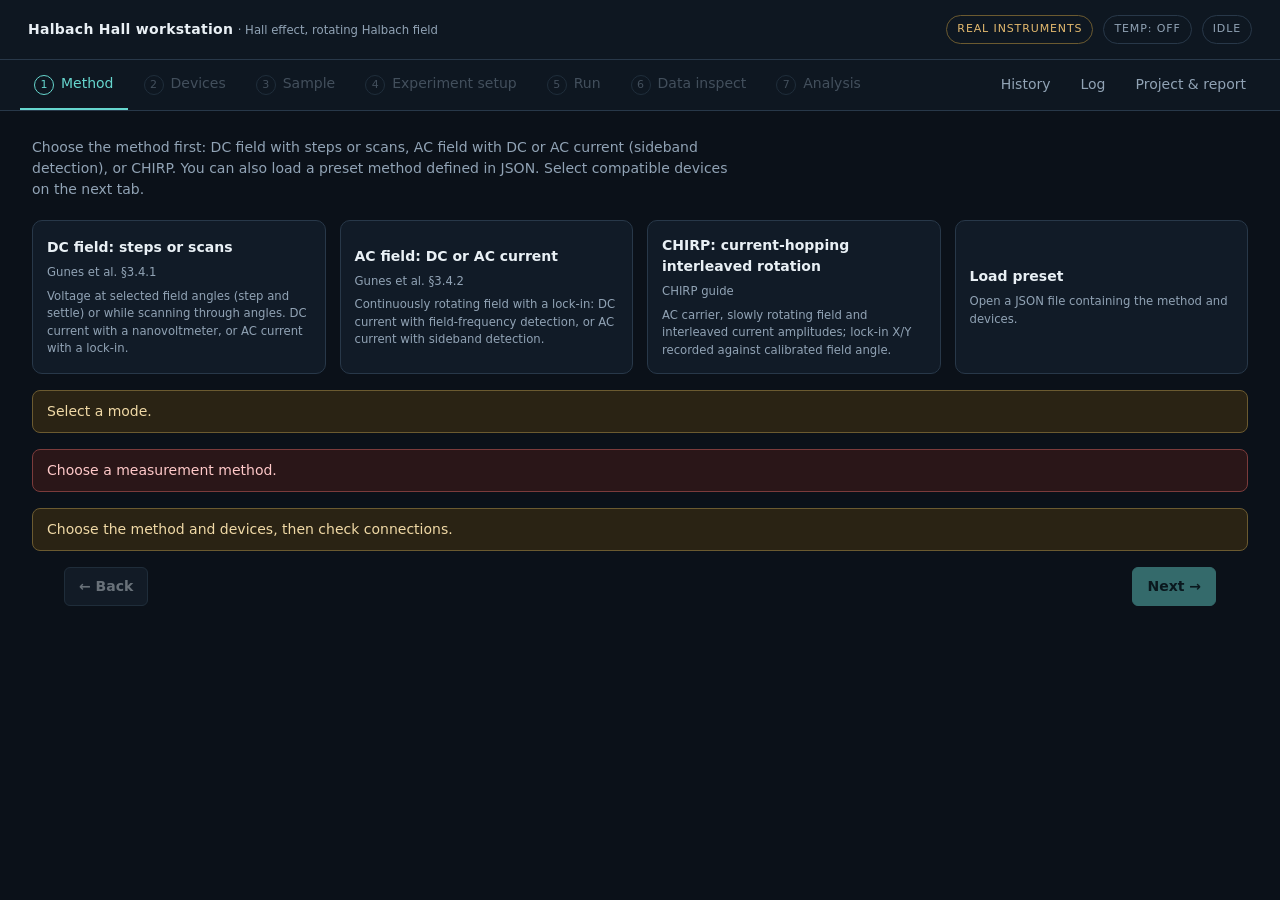
==== commit 2369de61: "0.1" ====
--- a/app/index.html
+++ b/app/index.html
@@ -8,7 +8,7 @@
 <body>
 <header>
   <div class="brand"><strong>Halbach Hall workstation</strong> <small>· Hall effect, rotating Halbach field</small></div>
-  <div class="actions"><span class="badge sim" id="b-mode">Test mode ? simulated devices</span><span class="badge" id="b-ls">Temp: not connected</span><span class="badge" id="b-run">Idle</span></div>
+  <div class="actions"><span class="badge sim" id="b-mode">Test mode · simulated devices</span><span class="badge" id="b-ls">Temp: not connected</span><span class="badge" id="b-run">Idle</span></div>
 </header>
 <nav class="tabs" id="tabs" role="tablist"></nav>
 <main>
@@ -66,7 +66,7 @@
       <div class="field"><label>DC voltage acquisition</label><select data-bind="hardware.measure.dc_mode"><option value="independent">Independent nanovoltmeter</option><option value="delta">Source-linked delta mode</option></select></div><div class="field"><label>Nanovoltmeter (DC)</label><select data-bind="hardware.measure.volt" data-opts="VOLT"></select></div>
       <div class="field"><label>Address</label><input data-bind="hardware.measure.volt_addr"></div><div></div>
       <div class="field"><label>Lock-in 1</label><select data-bind="hardware.measure.lockin1" data-opts="LOCKIN"></select></div>
-      <div class="field"><label>Address</label><input data-bind="hardware.measure.lockin1_addr"><small>Two SR830s must have distinct GPIB addresses.</small></div><div></div>
+      <div class="field"><label>Address</label><input data-bind="hardware.measure.lockin1_addr"><small>Use VISA address (SR830), host:50000 (Ametek 7230), or LabOne devXXXX / host:8004/devXXXX (Zurich MFLI).</small></div><div></div>
       <div class="field"><label>Lock-in 2 (optional)</label><select data-bind="hardware.measure.lockin2" data-opts="LOCKIN"></select></div>
       <div class="field"><label>Address</label><input data-bind="hardware.measure.lockin2_addr"></div><div></div>
     </div><div id="measure-msg" style="margin-top:10px"></div><button class="secondary" id="check-reference">Wait for TTL Ref In lock</button><small id="reference-result" role="status">For a live TTL signal; does not start the motor.</small></div>
@@ -76,7 +76,7 @@
 </section>
 
 <section class="page" id="p-mode" data-title="Mode">
-  <p class="intro">Choose the method first: DC field with steps or scans, AC field with DC or AC current (sideband detection), or CHIRP. You can also load a preset method defined in JSON funtion. Select compatible devices on the next tab.</p>
+  <p class="intro">Choose the method first: DC field with steps or scans, AC field with DC or AC current (sideband detection), or CHIRP. You can also load a preset method defined in JSON. Select compatible devices on the next tab.</p>
   <div class="grid method-choices" id="mode-cards"></div>
   <input id="preset-file" type="file" accept=".json,application/json" hidden>
   <div id="mode-msg" style="margin-top:16px"></div>
@@ -103,7 +103,7 @@
 </section>
 
 <section class="page" id="p-temp" data-title="Temperature program">
-  <h1>Experiment setup</h1><p class="intro">Set measurement parameters here. During acquisition, apply changes for the next measurement; the current measurement keeps its original settings.</p><div class="actions"><button class="primary" id="apply-parameters">Apply parameters</button><span id="parameter-status" role="status"></span></div><div id="experiment-msg"></div><div class="card">      <div class="field"><label>Lock-in time constant (ms)</label><input type="number" data-bind="method.tc_ms" data-num><small>Used by every lock-in mode.</small></div>
+  <h1>Experiment setup</h1><p class="intro">Set measurement parameters here. During acquisition, apply changes for the next measurement; the current measurement keeps its original settings.</p><div class="actions"><button class="primary" id="apply-parameters">Apply parameters</button><span id="parameter-status" role="status"></span></div><div id="experiment-msg"></div><div class="card"><div class="grid g2"><div class="field"><label>Lock-in time constant (ms)</label><input type="number" data-bind="method.tc_ms" data-num><small>Used by every lock-in mode.</small></div><div class="field"><label>TTL reference lock timeout (s)</label><input type="number" min="0.1" max="600" step="any" data-bind="method.lock_timeout_s" data-num><small>Timeout for locking to the external Ref In signal across lock-in modes.</small></div></div>
 </div>
   <div class="card mode-panel" id="mp-chirp" hidden><h2>CHIRP parameters</h2><div class="grid g3">
       <div class="field"><label>Carrier frequency (Hz)</label><input type="number" data-bind="method.carrier_hz" data-num><small>Guide range 500-900 Hz.</small></div>
@@ -123,7 +123,7 @@
       <div class="field" data-when="dc"><label>Reverse DC current at each angle</label><select data-bind="method.fixed.reverse" data-bool><option value="true">Yes</option><option value="false">No</option></select></div>
   </div></div>
   <div class="card mode-panel" id="mp-rotating" hidden><h2>Rotating field parameters</h2><div class="grid g3">
-      <div class="field"><label>TTL reference lock timeout (s)</label><input type="number" min="0.1" max="600" step="any" data-bind="method.lock_timeout_s" data-num><small>Timeout for locking to the external Ref In signal.</small></div>
+      <!-- shared lock_timeout_s is in the lock-in card above -->
       <div class="field" data-when="ac"><label>AC current RMS (mA)</label><input type="number" step="any" data-bind="method.rotating.I_mA" data-num></div>
       <div class="field" data-when="dc"><label>DC currents (mA, comma-separated)</label><input id="f-dc-currents"><small>For example −5, −2.5, 0, 2.5, 5. The Hall voltage/current slope determines the Hall coefficient; no separate zero-current background is needed.</small></div>
       <div class="field"><label>Rotation frequency (Hz)</label><input type="number" min="0.001" max="1.2" step="any" data-bind="method.rotating.rot_hz" data-num></div>
@@ -133,13 +133,13 @@
       <div class="field" data-when="ac"><label>Include zero-current background</label><select data-bind="method.rotating.background" data-bool><option value="true">Yes</option><option value="false">No</option></select></div>
   </div></div>
 <h2>Temperature program</h2>
-  <p class="intro">Build a temperature program from a start, end and positive step size (cooling sweeps are supported). Each point ramps, waits for stability, then measures using the selected measurement mode. ?T means measured temperature minus target: every reading must stay within the instantaneous limit for the entire window, and the time-averaged |?T| must meet the mean limit. A timeout or abort switches the heater off. An end point is included only when reached by a whole step.</p>
+  <p class="intro">Build a temperature program from a start, end and positive step size (cooling sweeps are supported). Each point ramps, waits for stability, then measures using the selected measurement mode. ΔT means measured temperature minus target: every reading must stay within the instantaneous limit for the entire window, and the time-averaged |ΔT| must meet the mean limit. A timeout or abort switches the heater off. An end point is included only when reached by a whole step.</p>
   <div class="card"><div class="toolbar">
     <div class="field"><label>Add step</label><select id="add-type"></select></div><button class="secondary" id="add-step">Add</button>
     <span style="width:24px"></span>
     <div class="field"><label>Sweep from (K)</label><input id="sw0" type="number" value="300"></div><div class="field"><label>to (K)</label><input id="sw1" type="number" value="320"></div><div class="field"><label>step (K)</label><input id="swd" type="number" value="10"></div>
-    <div class="field"><label>rate (K/min)</label><input id="swr" type="number" value="5"></div><div class="field"><label for="sw-tol">Maximum |?T| (K)</label><input id="sw-tol" type="number" min="0" step="any" value="0.05"></div>
-    <div class="field"><label for="sw-mean">Mean |?T| limit (K)</label><input id="sw-mean" type="number" min="0" step="any" value="0.02"></div>
+    <div class="field"><label>rate (K/min)</label><input id="swr" type="number" value="5"></div><div class="field"><label for="sw-tol">Maximum |ΔT| (K)</label><input id="sw-tol" type="number" min="0" step="any" value="0.05"></div>
+    <div class="field"><label for="sw-mean">Mean |ΔT| limit (K)</label><input id="sw-mean" type="number" min="0" step="any" value="0.02"></div>
     <div class="field"><label for="sw-window">Stability window (s)</label><input id="sw-window" type="number" min="1" value="60"></div>
     <div class="field"><label for="sw-timeout">Timeout per point (s)</label><input id="sw-timeout" type="number" min="1" value="3600"></div>
     <div class="field"><label for="sw-range">Heater range</label><select id="sw-range"><option value="low">Low</option><option value="medium" selected>Medium</option><option value="high">High</option></select></div>
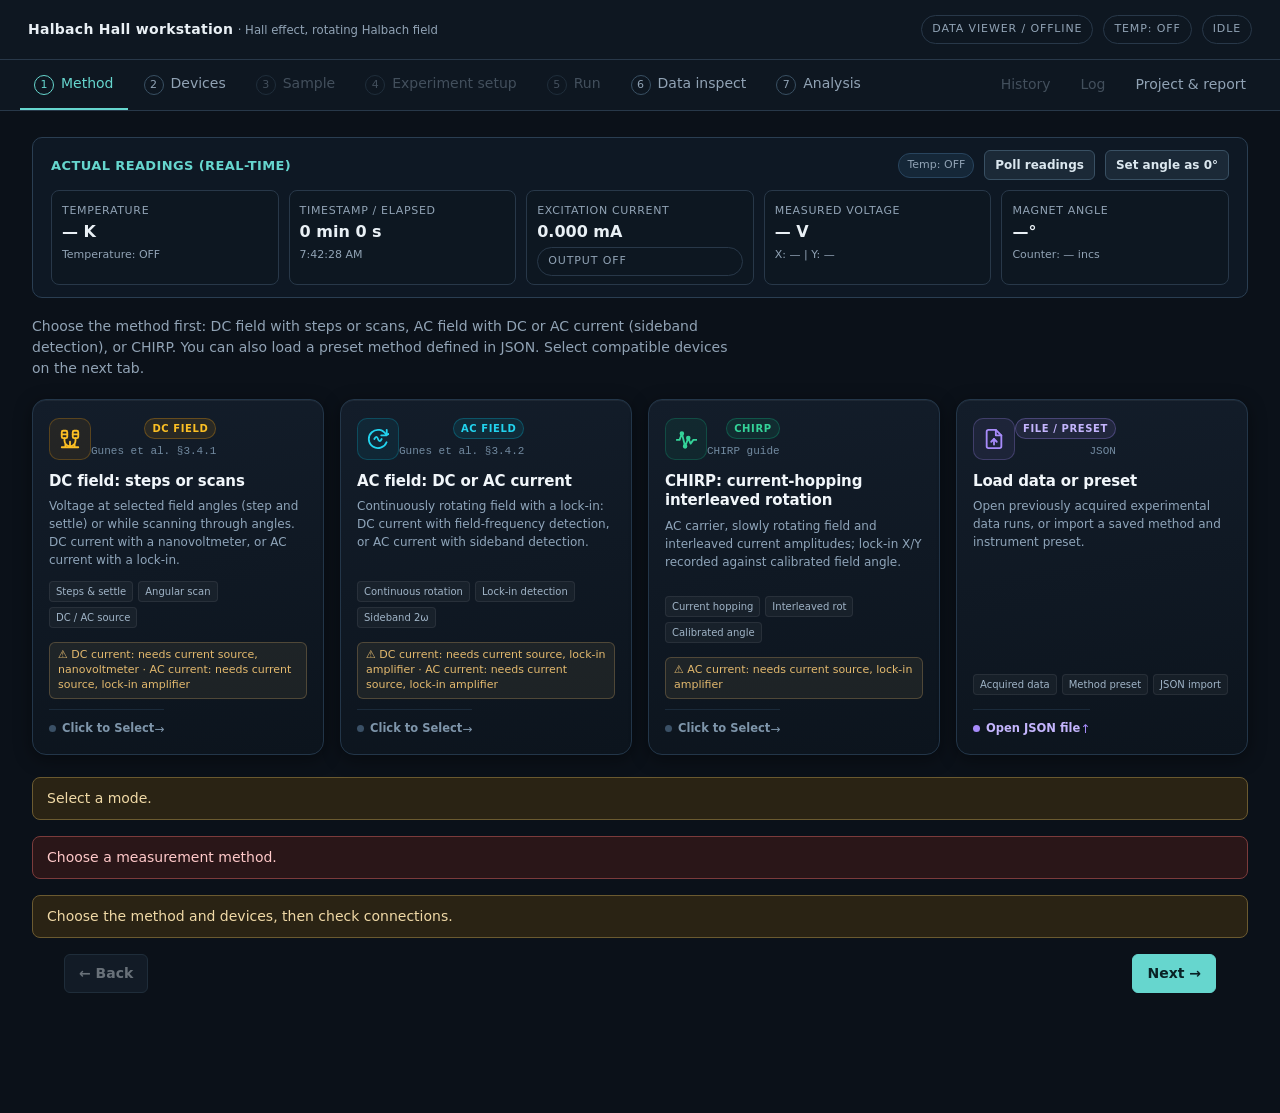
==== commit 6e8c5ab3: "1.1" ====
--- a/app/index.html
+++ b/app/index.html
@@ -10,8 +10,41 @@
   <div class="brand"><strong>Halbach Hall workstation</strong> <small>· Hall effect, rotating Halbach field</small></div>
   <div class="actions"><span class="badge sim" id="b-mode">Test mode · simulated devices</span><span class="badge" id="b-ls">Temp: not connected</span><span class="badge" id="b-run">Idle</span></div>
 </header>
+
 <nav class="tabs" id="tabs" role="tablist"></nav>
 <main>
+
+<div class="card actual-panel" id="actual-values-panel">
+  <div class="actual-header">
+    <strong>Actual Readings (Real-Time)</strong>
+    <div class="actions">
+      <span class="actual-badge" id="act-temp-badge">Temp: —</span>
+      <button type="button" class="secondary" id="btn-refresh-actual" style="min-height:30px;padding:3px 10px;font-size:12px">Poll readings</button>
+      <button type="button" class="secondary" id="btn-quick-zero" style="min-height:30px;padding:3px 10px;font-size:12px">Set angle as 0°</button>
+    </div>
+  </div>
+  <div class="kpis actual-kpis">
+    <div class="kpi"><span>Temperature</span><b id="act-temp">— K</b><small id="act-temp-status" class="muted">Status: idle</small></div>
+    <div class="kpi"><span>Timestamp / Elapsed</span><b id="act-time">—</b><small id="act-clock" class="muted">—</small></div>
+    <div class="kpi"><span>Excitation current</span><b id="act-current">— mA</b><small id="act-output-badge" class="badge">OUTPUT OFF</small></div>
+    <div class="kpi"><span>Measured voltage</span><b id="act-voltage">— V</b><small id="act-voltage-sub" class="muted">X: — | Y: —</small></div>
+    <div class="kpi"><span>Magnet angle</span><b id="act-angle">—°</b><small id="act-counter" class="muted">Counter: — incs</small></div>
+  </div>
+</div>
+
+<section class="page active" id="p-mode" data-title="Mode">
+  <p class="intro">Choose the method first: DC field with steps or scans, AC field with DC or AC current (sideband detection), or CHIRP. You can also load a preset method defined in JSON. Select compatible devices on the next tab.</p>
+  <div class="grid method-choices" id="mode-cards"></div>
+  <input id="preset-file" type="file" accept=".json,application/json" hidden>
+  <div id="mode-msg" style="margin-top:16px"></div>
+  <div id="method-lock" class="notice" role="status"></div><button class="secondary" data-release-config>Stop setup and edit configuration</button>
+  <div class="card" id="principle-fixed" hidden><h2>DC field</h2><div class="grid g2">
+    <div class="field"><label>Excitation</label><select id="x-fixed" data-bind="method.fixed.excitation" data-excsel></select></div>
+    <div class="field"><label>Angular acquisition</label><select data-bind="method.fixed.acq"><option value="step">Steps</option><option value="scan">Scans</option></select></div>
+  </div></div>
+  <div class="card" id="principle-rotating" hidden><h2>AC field</h2><div class="field"><label>Excitation</label><select id="x-rotating" data-bind="method.rotating.excitation" data-excsel></select></div><p>DC current uses field-frequency detection. AC current uses sideband detection.</p></div>
+  <div class="card" id="principle-chirp" hidden><h2>CHIRP</h2><p>AC current with interleaved amplitudes and continuous field rotation.</p></div>
+</section>
 
 <section class="page" id="p-hardware" data-title="Hardware">
   <h1>Devices and connections</h1><div id="device-lock" class="notice" role="status"></div><button class="secondary" data-release-config>Stop setup and edit configuration</button>
@@ -37,22 +70,30 @@
       <div class="field"><label for="f-maxr">Software max ramp (K/min)</label><input id="f-maxr" type="number" data-bind="hardware.tempController.maxRateKmin" data-num></div>
     </div>
     <div class="actions" style="margin-top:14px"><button class="primary" id="ls-connect">Connect</button><button class="secondary" id="ls-disconnect" disabled>Disconnect</button><button class="danger" id="ls-heateroff" disabled>Heater off</button></div>
-    <div id="ls-info" class="muted" style="margin-top:10px"></div></div>
+    <div id="ls-info" class="muted" style="margin-top:10px"></div>
+    <div class="card" style="margin-top:14px;background:#0d1721">
+      <h3>Live temperature status</h3>
+      <div id="hw-temp-status" class="notice">Temperature controller idle or off.</div>
+    </div>
+  </div>
   <div class="card subpane" data-pane="magnet"><h2>Rotating Halbach magnet</h2><div class="grid g3">
       <div class="field"><label>Rotation controller</label><select data-bind="hardware.magnet.rotator" data-opts="ROTATOR"></select></div>
-      <div class="field"><label>Port / address</label><input data-bind="hardware.magnet.rotator_addr" placeholder="e.g. COM3"></div>
+      <div class="field"><label>Port / address</label><input data-bind="hardware.magnet.rotator_addr" placeholder="e.g. COM4"></div>
       <div class="field"><label>OWIS baud rate</label><input type="number" data-bind="hardware.magnet.baud" data-num></div>
-      <div class="field"><label>OWIS counts per revolution (calibration)</label><input type="number" data-bind="hardware.magnet.counts_per_turn" data-num data-nullable><small>Required to convert the controller counter to degrees. No homing or motion occurs during checks.</small></div>
-      <div class="field"><label>OWIS velocity command units per count/second</label><input type="number" min="0" step="any" data-bind="hardware.magnet.velocity_scale" data-num data-nullable><small>Calibrate for the motor/firmware. Real runs require an initialized, referenced PS10 axis; existing acceleration and limit settings are retained.</small></div>
-      <div></div>
+      <div class="field"><label>Control unit</label><input type="number" min="1" max="1" data-bind="hardware.magnet.unit" data-num value="1"><small>PS10 unit index (default 1).</small></div>
+      <div class="field"><label>Axis</label><input type="number" min="1" max="9" data-bind="hardware.magnet.axis" data-num value="1"><small>PS10 axis index (default 1).</small></div>
+      <div class="field"><label>Line termination</label><select data-bind="hardware.magnet.term"><option value="crlf" selected>CR+LF (\r\n) [default]</option><option value="cr">CR (\r)</option><option value="lf">LF (\n)</option></select></div>
+      <div class="field"><label>OWIS counts per revolution (calibration)</label><input type="number" data-bind="hardware.magnet.counts_per_turn" data-num data-nullable><small>e.g. 50000 (138.89 inc/deg, 400°=55556) or 50040 (139 inc/deg).</small></div>
+      <div class="field" style="align-self:end"><label>Counts calibration presets</label><div class="actions"><button type="button" class="secondary" id="cal-50000">50000 (138.89 inc/°)</button><button type="button" class="secondary" id="cal-50040">50040 (139 inc/°)</button></div></div>
+      <div class="field"><label>OWIS velocity command units per count/second</label><input type="number" min="0" step="any" data-bind="hardware.magnet.velocity_scale" data-num data-nullable><small>Calibrate for the motor/firmware. Default 1.</small></div>
       <div class="field"><label>Position source</label><select data-bind="hardware.magnet.encoder" data-opts="ENCODER"></select><small>External optical angle is relative and needs a calibrated reference. Unavailable encoder/cDAQ falls back to OWIS absolute position.</small></div>
       <div class="field"><label>cDAQ-9183 Ethernet host / IP</label><input data-bind="hardware.magnet.host" placeholder="192.168.1.100"></div>
       <div class="field"><label>Module / channel</label><input data-bind="hardware.magnet.encoder_addr" placeholder="e.g. cDAQ1Mod2/ctr0"></div>
       <div class="field"><label>Optical encoder pulses per revolution (before ×4 decoding)</label><input type="number" min="1" data-bind="hardware.magnet.encoder_ppr" data-num data-nullable></div>
-      <div></div>
       <div class="field"><label>Field-angle zero offset (deg)</label><input type="number" step="any" data-bind="hardware.magnet.angle_offset_deg" data-num><small>Encoder zero to +X field direction, from calibration.</small></div>
       <div class="field"><label>Position direction</label><select data-bind="hardware.magnet.dir_sign" data-num><option value="1">+1 (position angle = field angle)</option><option value="-1">−1 (reversed)</option></select></div>
       <div class="field"><label>Calibrated field magnitude B (T)</label><input type="number" min="0" step="any" data-bind="sample.B_T" data-num><small>At the sample position.</small></div>
+      <div class="field" style="grid-column: span 3"><div class="actions"><button type="button" class="secondary" id="btn-set-zero-pos">Set current position as 0°</button><span id="zero-pos-status" class="muted"></span></div></div>
     </div></div>
   <div class="card subpane" data-pane="source"><h2>Current source</h2><div class="grid g3">
       <div class="field"><label>Instrument</label><select data-bind="hardware.source.model" data-opts="SOURCES"></select></div>
@@ -75,20 +116,6 @@
   <div class="actions"><button class="secondary" id="save-preset">Save method &amp; devices as JSON</button><span id="preset-save-status" role="status"></span></div>
 </section>
 
-<section class="page" id="p-mode" data-title="Mode">
-  <p class="intro">Choose the method first: DC field with steps or scans, AC field with DC or AC current (sideband detection), or CHIRP. You can also load a preset method defined in JSON. Select compatible devices on the next tab.</p>
-  <div class="grid method-choices" id="mode-cards"></div>
-  <input id="preset-file" type="file" accept=".json,application/json" hidden>
-  <div id="mode-msg" style="margin-top:16px"></div>
-  <div id="method-lock" class="notice" role="status"></div><button class="secondary" data-release-config>Stop setup and edit configuration</button>
-  <div class="card" id="principle-fixed" hidden><h2>DC field</h2><div class="grid g2">
-    <div class="field"><label>Excitation</label><select id="x-fixed" data-bind="method.fixed.excitation" data-excsel></select></div>
-    <div class="field"><label>Angular acquisition</label><select data-bind="method.fixed.acq"><option value="step">Steps</option><option value="scan">Scans</option></select></div>
-  </div></div>
-  <div class="card" id="principle-rotating" hidden><h2>AC field</h2><div class="field"><label>Excitation</label><select id="x-rotating" data-bind="method.rotating.excitation" data-excsel></select></div><p>DC current uses field-frequency detection. AC current uses sideband detection.</p></div>
-  <div class="card" id="principle-chirp" hidden><h2>CHIRP</h2><p>AC current with interleaved amplitudes and continuous field rotation.</p></div>
-</section>
-
 <section class="page" id="p-sample" data-title="Sample">
   <h1>Sample</h1>
   <p class="intro">Start at zero tilt for the ordinary Hall coefficient. Field magnitude is set on the Hardware page (Magnet).</p>
@@ -133,20 +160,32 @@
       <div class="field" data-when="ac"><label>Include zero-current background</label><select data-bind="method.rotating.background" data-bool><option value="true">Yes</option><option value="false">No</option></select></div>
   </div></div>
 <h2>Temperature program</h2>
-  <p class="intro">Build a temperature program from a start, end and positive step size (cooling sweeps are supported). Each point ramps, waits for stability, then measures using the selected measurement mode. ΔT means measured temperature minus target: every reading must stay within the instantaneous limit for the entire window, and the time-averaged |ΔT| must meet the mean limit. A timeout or abort switches the heater off. An end point is included only when reached by a whole step.</p>
+  <p class="intro">Build a temperature program from start, steps, and end temperatures (including multi-segment ramps and cooling). Temperature stability requires remaining continuously in-band for the minimum stabilization time, with time-averaged |ΔT| below the tolerance threshold and temperature standard deviation (ESD σ_T) below the ESD limit during the averaging window.</p>
   <div class="card"><div class="toolbar">
-    <div class="field"><label>Add step</label><select id="add-type"></select></div><button class="secondary" id="add-step">Add</button>
+    <div class="field"><label>Add single step</label><select id="add-type"></select></div><button class="secondary" id="add-step">Add step</button>
     <span style="width:24px"></span>
-    <div class="field"><label>Sweep from (K)</label><input id="sw0" type="number" value="300"></div><div class="field"><label>to (K)</label><input id="sw1" type="number" value="320"></div><div class="field"><label>step (K)</label><input id="swd" type="number" value="10"></div>
-    <div class="field"><label>rate (K/min)</label><input id="swr" type="number" value="5"></div><div class="field"><label for="sw-tol">Maximum |ΔT| (K)</label><input id="sw-tol" type="number" min="0" step="any" value="0.05"></div>
+    <div class="field"><label>Start T (K)</label><input id="sw0" type="number" value="300"></div>
+    <div class="field"><label>End T (K)</label><input id="sw1" type="number" value="320"></div>
+    <div class="field"><label>Step ΔT (K)</label><input id="swd" type="number" value="10"></div>
+    <div class="field"><label>Ramp rate (K/min)</label><input id="swr" type="number" value="5"></div>
+    <div class="field"><label for="sw-minstab">Min stabilization time (s)</label><input id="sw-minstab" type="number" min="1" value="60"></div>
+    <div class="field"><label for="sw-maxstab">Max stab. timeout (s)</label><input id="sw-maxstab" type="number" min="1" value="3600"></div>
+    <div class="field"><label for="sw-window">Averaging duration (s)</label><input id="sw-window" type="number" min="1" value="30"></div>
+    <div class="field"><label for="sw-tol">Max |ΔT| in window (K)</label><input id="sw-tol" type="number" min="0" step="any" value="0.05"></div>
     <div class="field"><label for="sw-mean">Mean |ΔT| limit (K)</label><input id="sw-mean" type="number" min="0" step="any" value="0.02"></div>
-    <div class="field"><label for="sw-window">Stability window (s)</label><input id="sw-window" type="number" min="1" value="60"></div>
-    <div class="field"><label for="sw-timeout">Timeout per point (s)</label><input id="sw-timeout" type="number" min="1" value="3600"></div>
+    <div class="field"><label for="sw-esd">Max ESD σ_T (K)</label><input id="sw-esd" type="number" min="0" step="any" value="0.02"></div>
     <div class="field"><label for="sw-range">Heater range</label><select id="sw-range"><option value="low">Low</option><option value="medium" selected>Medium</option><option value="high">High</option></select></div>
-    <button class="secondary" id="add-sweep">Append temperature program</button>
+    <button class="secondary" id="add-sweep">Append ramp + steps</button>
     <button class="secondary" id="clear-prog">Clear</button>
   </div>
-  <div class="tablewrap"><table id="prog-table"></table></div>
+  <div class="grid g2" style="margin-top:12px;margin-bottom:12px">
+    <div class="tablewrap"><table id="prog-table"></table></div>
+    <div class="card" style="background:#0d1721;margin:0">
+      <h3>Planned temperature profile (T vs estimated time)</h3>
+      <canvas id="c-prog-preview" style="height:240px"></canvas>
+      <div id="prog-preview-stats" class="muted" style="margin-top:6px;font-size:12px"></div>
+    </div>
+  </div>
   <div id="sweep-msg" role="status"></div>
   <div id="prog-msg" style="margin-top:12px"></div></div>
 </section>
@@ -217,6 +256,27 @@
 <div class="pager" id="pager" style="max-width:1500px;margin:0 auto;padding:0 32px 40px"><button class="secondary" id="back">← Back</button><button class="primary" id="next">Next →</button></div>
 </main>
 <div id="report"></div>
+<div id="splash-modal" class="modal-overlay" style="display:none">
+  <div class="modal-card">
+    <h2>Measurement Workstation Security</h2>
+    <p>Please enter your local Rust service pairing token to unlock hardware controls, connections, and acquisition.</p>
+    <div class="field">
+      <label for="splash-token-input">Pairing Token (Password)</label>
+      <input id="splash-token-input" type="password" autocomplete="off" placeholder="Paste the token here">
+    </div>
+    <div class="modal-tip">
+      <strong>Where to find the token:</strong>
+      <div style="margin-top:4px">1. In the console when running <code>start-workstation.bat</code></div>
+      <div>2. In the local file: <code>rust-backend/data/service.token</code></div>
+    </div>
+    <div id="splash-modal-status" class="notice err" style="display:none;margin-top:14px"></div>
+    <div class="actions">
+      <button type="button" class="secondary" id="splash-btn-skip">Open Offline / Data View Only</button>
+      <button type="button" class="primary" id="splash-btn-connect">Unlock Hardware</button>
+    </div>
+  </div>
+</div>
+
 <script src="js/core.js"></script><script src="js/lakeshore.js"></script><script src="js/analysis.js"></script><script src="js/modes.js"></script><script src="js/connections.js"></script><script src="js/backend.js"></script><script src="js/sim.js"></script><script src="js/plot.js"></script><script src="js/app.js"></script>
 </body>
 </html>
--- a/app/style.css
+++ b/app/style.css
@@ -49,9 +49,356 @@
 
 .subtabs{display:flex;gap:6px;margin-bottom:14px;flex-wrap:wrap}.subtabs button{background:#16222f;border:1px solid var(--line);color:var(--muted);border-radius:20px;padding:6px 14px}
 .subtabs button.active{background:#1c303a;color:var(--cyan);border-color:#2f6e6a}.subpane{display:none}.subpane.active{display:block}
-.mode-card{text-align:left;background:var(--panel);border:1px solid var(--line);border-radius:10px;padding:14px;color:var(--text)}
-.mode-card.sel{border-color:var(--cyan);background:#14303a}.mode-card:disabled{opacity:.55;cursor:not-allowed}.mode-card small{display:block;color:var(--muted);margin-top:6px}
-.mode-card .why{color:var(--amber)}[hidden]{display:none!important}
-.method-choices{grid-template-columns:repeat(4,minmax(0,1fr))}
+.actual-panel{background:#0e1824;border-color:#2a3e52;padding:12px 18px;margin-bottom:18px}
+.actual-header{display:flex;align-items:center;justify-content:space-between;margin-bottom:10px;flex-wrap:wrap;gap:8px}
+.actual-header strong{font-size:13px;letter-spacing:.03em;color:var(--cyan);text-transform:uppercase}
+.actual-badge{font-size:11px;padding:3px 8px;border-radius:12px;background:#152738;border:1px solid #28445e;color:var(--muted)}
+.actual-kpis .kpi{padding:8px 10px;min-width:140px}
+.actual-kpis .kpi b{font-size:16px}
+.actual-kpis .kpi small{display:block;margin-top:3px;font-size:11px}
+/* ==================== Modern Method Selection Panels ==================== */
+.method-choices {
+  display: grid;
+  grid-template-columns: repeat(4, minmax(0, 1fr));
+  gap: 16px;
+  align-items: stretch;
+  margin-top: 14px;
+  margin-bottom: 22px;
+}
+
+.mode-card {
+  position: relative;
+  display: flex;
+  flex-direction: column;
+  text-align: left;
+  background: linear-gradient(170deg, #131d2a 0%, #0c141d 100%);
+  border: 1px solid #233649;
+  border-radius: 14px;
+  padding: 18px 16px 16px;
+  color: var(--text);
+  cursor: pointer;
+  box-shadow: 0 4px 18px rgba(0, 0, 0, 0.4), inset 0 1px 0 rgba(255, 255, 255, 0.05);
+  transition: transform 0.22s cubic-bezier(0.16, 1, 0.3, 1),
+              border-color 0.22s ease,
+              box-shadow 0.22s ease,
+              background 0.22s ease;
+  overflow: hidden;
+  user-select: none;
+}
+
+.mode-card:hover {
+  transform: translateY(-3px);
+  border-color: #3b5775;
+  box-shadow: 0 10px 28px rgba(0, 0, 0, 0.5), inset 0 1px 0 rgba(255, 255, 255, 0.08);
+}
+
+.mode-card:disabled {
+  opacity: 0.5;
+  cursor: not-allowed;
+  transform: none !important;
+  box-shadow: none !important;
+}
+
+/* Card Header */
+.mode-card-header {
+  display: flex;
+  align-items: center;
+  justify-content: space-between;
+  margin-bottom: 12px;
+}
+
+.mode-icon-box {
+  width: 42px;
+  height: 42px;
+  border-radius: 10px;
+  display: flex;
+  align-items: center;
+  justify-content: center;
+  background: #152434;
+  border: 1px solid #283e54;
+  transition: transform 0.2s ease, border-color 0.2s ease;
+  flex-shrink: 0;
+}
+
+.mode-card:hover .mode-icon-box {
+  transform: scale(1.06);
+}
+
+.mode-badges {
+  display: flex;
+  flex-direction: column;
+  align-items: flex-end;
+  gap: 4px;
+}
+
+.mode-pill {
+  font-size: 10px;
+  font-weight: 700;
+  letter-spacing: 0.06em;
+  text-transform: uppercase;
+  padding: 2px 7px;
+  border-radius: 12px;
+  background: #152434;
+  border: 1px solid #2b435c;
+  color: var(--muted);
+}
+
+.mode-ref {
+  font-size: 11px;
+  color: #728aa0;
+  font-family: ui-monospace, Consolas, monospace;
+}
+
+.mode-active-pill {
+  display: inline-flex;
+  align-items: center;
+  gap: 4px;
+  font-size: 10px;
+  font-weight: 800;
+  letter-spacing: 0.08em;
+  text-transform: uppercase;
+  padding: 2px 7px;
+  border-radius: 12px;
+}
+
+/* Title & Description */
+.mode-card-title {
+  font-size: 15px;
+  font-weight: 700;
+  color: #f1f6fa;
+  margin-bottom: 6px;
+  line-height: 1.3;
+  letter-spacing: -0.01em;
+}
+
+.mode-card-desc {
+  font-size: 12px;
+  line-height: 1.5;
+  color: #8fa5ba;
+  margin-bottom: 12px;
+  flex: 1;
+}
+
+/* Feature Chips */
+.mode-chips {
+  display: flex;
+  flex-wrap: wrap;
+  gap: 5px;
+  margin-bottom: 14px;
+}
+
+.mode-chip {
+  font-size: 10px;
+  padding: 2px 6px;
+  border-radius: 4px;
+  background: rgba(255, 255, 255, 0.04);
+  border: 1px solid rgba(255, 255, 255, 0.07);
+  color: #a0b4c7;
+}
+
+/* Missing hardware / Warning box */
+.mode-why {
+  font-size: 11px;
+  color: var(--amber);
+  background: rgba(227, 185, 110, 0.08);
+  border: 1px solid rgba(227, 185, 110, 0.25);
+  border-radius: 6px;
+  padding: 5px 8px;
+  margin-bottom: 10px;
+  line-height: 1.35;
+}
+
+/* Footer & Status indicator */
+.mode-card-footer {
+  margin-top: auto;
+  padding-top: 10px;
+  border-top: 1px solid #1a2a3a;
+  display: flex;
+  align-items: center;
+  justify-content: space-between;
+}
+
+.mode-indicator {
+  display: inline-flex;
+  align-items: center;
+  gap: 6px;
+  font-size: 11.5px;
+  font-weight: 600;
+  color: #7e95aa;
+}
+
+.mode-indicator-dot {
+  width: 7px;
+  height: 7px;
+  border-radius: 50%;
+  background: #3a5066;
+  transition: all 0.2s ease;
+}
+
+.mode-arrow {
+  font-size: 12px;
+  color: #7e95aa;
+  transition: transform 0.2s ease, color 0.2s ease;
+}
+
+.mode-card:hover .mode-indicator {
+  color: #c4d7e8;
+}
+
+.mode-card:hover .mode-arrow {
+  color: #c4d7e8;
+  transform: translateX(2px);
+}
+
+/* Accent Themes */
+
+/* 1. DC Field: Amber */
+.mode-card.mode-fixed .mode-icon-box {
+  color: #fbbf24;
+  background: rgba(245, 158, 11, 0.08);
+  border-color: rgba(245, 158, 11, 0.25);
+}
+.mode-card.mode-fixed .mode-pill {
+  color: #fbbf24;
+  border-color: rgba(245, 158, 11, 0.3);
+  background: rgba(245, 158, 11, 0.1);
+}
+.mode-card.mode-fixed:hover {
+  border-color: rgba(245, 158, 11, 0.45);
+  box-shadow: 0 10px 28px rgba(245, 158, 11, 0.12), inset 0 1px 0 rgba(245, 158, 11, 0.15);
+}
+.mode-card.mode-fixed.sel {
+  background: linear-gradient(170deg, #1b2422 0%, #0e171c 100%);
+  border-color: #fbbf24;
+  box-shadow: 0 0 0 1px rgba(251, 191, 36, 0.45), 0 8px 30px rgba(245, 158, 11, 0.22);
+}
+.mode-card.mode-fixed.sel .mode-active-pill {
+  background: #fbbf24;
+  color: #0b1119;
+}
+.mode-card.mode-fixed.sel .mode-indicator {
+  color: #fbbf24;
+}
+.mode-card.mode-fixed.sel .mode-indicator-dot {
+  background: #fbbf24;
+  box-shadow: 0 0 8px #fbbf24;
+}
+.mode-card.mode-fixed.sel .mode-arrow {
+  color: #fbbf24;
+}
+
+/* 2. AC Field: Cyan */
+.mode-card.mode-rotating .mode-icon-box {
+  color: #22d3ee;
+  background: rgba(6, 182, 212, 0.08);
+  border-color: rgba(6, 182, 212, 0.25);
+}
+.mode-card.mode-rotating .mode-pill {
+  color: #22d3ee;
+  border-color: rgba(6, 182, 212, 0.3);
+  background: rgba(6, 182, 212, 0.1);
+}
+.mode-card.mode-rotating:hover {
+  border-color: rgba(6, 182, 212, 0.45);
+  box-shadow: 0 10px 28px rgba(6, 182, 212, 0.15), inset 0 1px 0 rgba(6, 182, 212, 0.15);
+}
+.mode-card.mode-rotating.sel {
+  background: linear-gradient(170deg, #102634 0%, #0b1924 100%);
+  border-color: #22d3ee;
+  box-shadow: 0 0 0 1px rgba(34, 211, 238, 0.45), 0 8px 30px rgba(6, 182, 212, 0.25);
+}
+.mode-card.mode-rotating.sel .mode-active-pill {
+  background: #22d3ee;
+  color: #0b1119;
+}
+.mode-card.mode-rotating.sel .mode-indicator {
+  color: #22d3ee;
+}
+.mode-card.mode-rotating.sel .mode-indicator-dot {
+  background: #22d3ee;
+  box-shadow: 0 0 8px #22d3ee;
+}
+.mode-card.mode-rotating.sel .mode-arrow {
+  color: #22d3ee;
+}
+
+/* 3. CHIRP: Emerald */
+.mode-card.mode-chirp .mode-icon-box {
+  color: #34d399;
+  background: rgba(16, 185, 129, 0.08);
+  border-color: rgba(16, 185, 129, 0.25);
+}
+.mode-card.mode-chirp .mode-pill {
+  color: #34d399;
+  border-color: rgba(16, 185, 129, 0.3);
+  background: rgba(16, 185, 129, 0.1);
+}
+.mode-card.mode-chirp:hover {
+  border-color: rgba(16, 185, 129, 0.45);
+  box-shadow: 0 10px 28px rgba(16, 185, 129, 0.15), inset 0 1px 0 rgba(16, 185, 129, 0.15);
+}
+.mode-card.mode-chirp.sel {
+  background: linear-gradient(170deg, #102720 0%, #0b1c16 100%);
+  border-color: #34d399;
+  box-shadow: 0 0 0 1px rgba(52, 211, 153, 0.45), 0 8px 30px rgba(16, 185, 129, 0.22);
+}
+.mode-card.mode-chirp.sel .mode-active-pill {
+  background: #34d399;
+  color: #0b1119;
+}
+.mode-card.mode-chirp.sel .mode-indicator {
+  color: #34d399;
+}
+.mode-card.mode-chirp.sel .mode-indicator-dot {
+  background: #34d399;
+  box-shadow: 0 0 8px #34d399;
+}
+.mode-card.mode-chirp.sel .mode-arrow {
+  color: #34d399;
+}
+
+/* 4. Preset: Indigo */
+.mode-card.mode-preset .mode-icon-box {
+  color: #a78bfa;
+  background: rgba(167, 139, 250, 0.08);
+  border-color: rgba(167, 139, 250, 0.25);
+}
+.mode-card.mode-preset .mode-pill {
+  color: #c4b5fd;
+  border-color: rgba(167, 139, 250, 0.3);
+  background: rgba(167, 139, 250, 0.1);
+}
+.mode-card.mode-preset:hover {
+  border-color: rgba(167, 139, 250, 0.45);
+  box-shadow: 0 10px 28px rgba(167, 139, 250, 0.15), inset 0 1px 0 rgba(167, 139, 250, 0.15);
+}
+.mode-card.mode-preset .mode-indicator {
+  color: #c4b5fd;
+}
+.mode-card.mode-preset .mode-indicator-dot {
+  background: #a78bfa;
+}
+.mode-card.mode-preset .mode-arrow {
+  color: #a78bfa;
+}
+[hidden]{display:none!important}
+/* Splash & Auth Accordion */
+.auth-accordion{margin:10px 20px 14px;border:1px solid #283c4f;background:#0d1824;border-radius:8px;overflow:hidden;transition:all 0.25s ease}
+.auth-accordion-header{display:flex;align-items:center;justify-content:space-between;padding:8px 16px;cursor:pointer;user-select:none;background:#111f2e}
+.auth-accordion-header:hover{background:#16273a}
+.auth-accordion-header strong{font-size:12px;color:var(--cyan);letter-spacing:0.02em;text-transform:uppercase;display:flex;align-items:center;gap:6px}
+.auth-accordion-toggle{font-size:11px;color:var(--muted);display:flex;align-items:center;gap:6px}
+.auth-accordion-toggle .arrow{display:inline-block;transition:transform 0.2s ease}
+.auth-accordion.collapsed .auth-accordion-toggle .arrow{transform:rotate(-90deg)}
+.auth-accordion-body{padding:12px 16px;display:flex;align-items:center;justify-content:space-between;flex-wrap:wrap;gap:10px;border-top:1px solid #1c2c3d}
+.auth-accordion.collapsed .auth-accordion-body{display:none}
+.auth-pill{display:inline-flex;align-items:center;gap:5px;font-size:11px;padding:2px 8px;border-radius:12px;background:#132a24;border:1px solid #254a3e;color:var(--green)}
+.modal-overlay{position:fixed;top:0;left:0;right:0;bottom:0;background:rgba(5,9,14,0.85);backdrop-filter:blur(4px);z-index:9999;display:flex;align-items:center;justify-content:center;padding:16px}
+.modal-card{background:var(--panel);border:1px solid #354e66;box-shadow:0 12px 32px rgba(0,0,0,0.6);border-radius:12px;max-width:540px;width:100%;padding:24px}
+.modal-card h2{font-size:18px;margin:0 0 8px;color:var(--cyan);display:flex;align-items:center;gap:8px}
+.modal-card p{color:var(--muted);font-size:13px;margin:0 0 16px;line-height:1.5}
+.modal-card .actions{justify-content:flex-end;margin-top:20px}
+.modal-tip{background:#09141f;border:1px dashed #2a435c;border-radius:6px;padding:10px 14px;font-size:12px;color:#a8bdcf;margin-top:14px}
+.modal-tip code{color:var(--amber);background:#132231;padding:2px 6px;border-radius:4px}
 @media(max-width:1000px){.method-choices{grid-template-columns:repeat(2,minmax(0,1fr))}}
 @media(max-width:600px){.method-choices{grid-template-columns:1fr}}
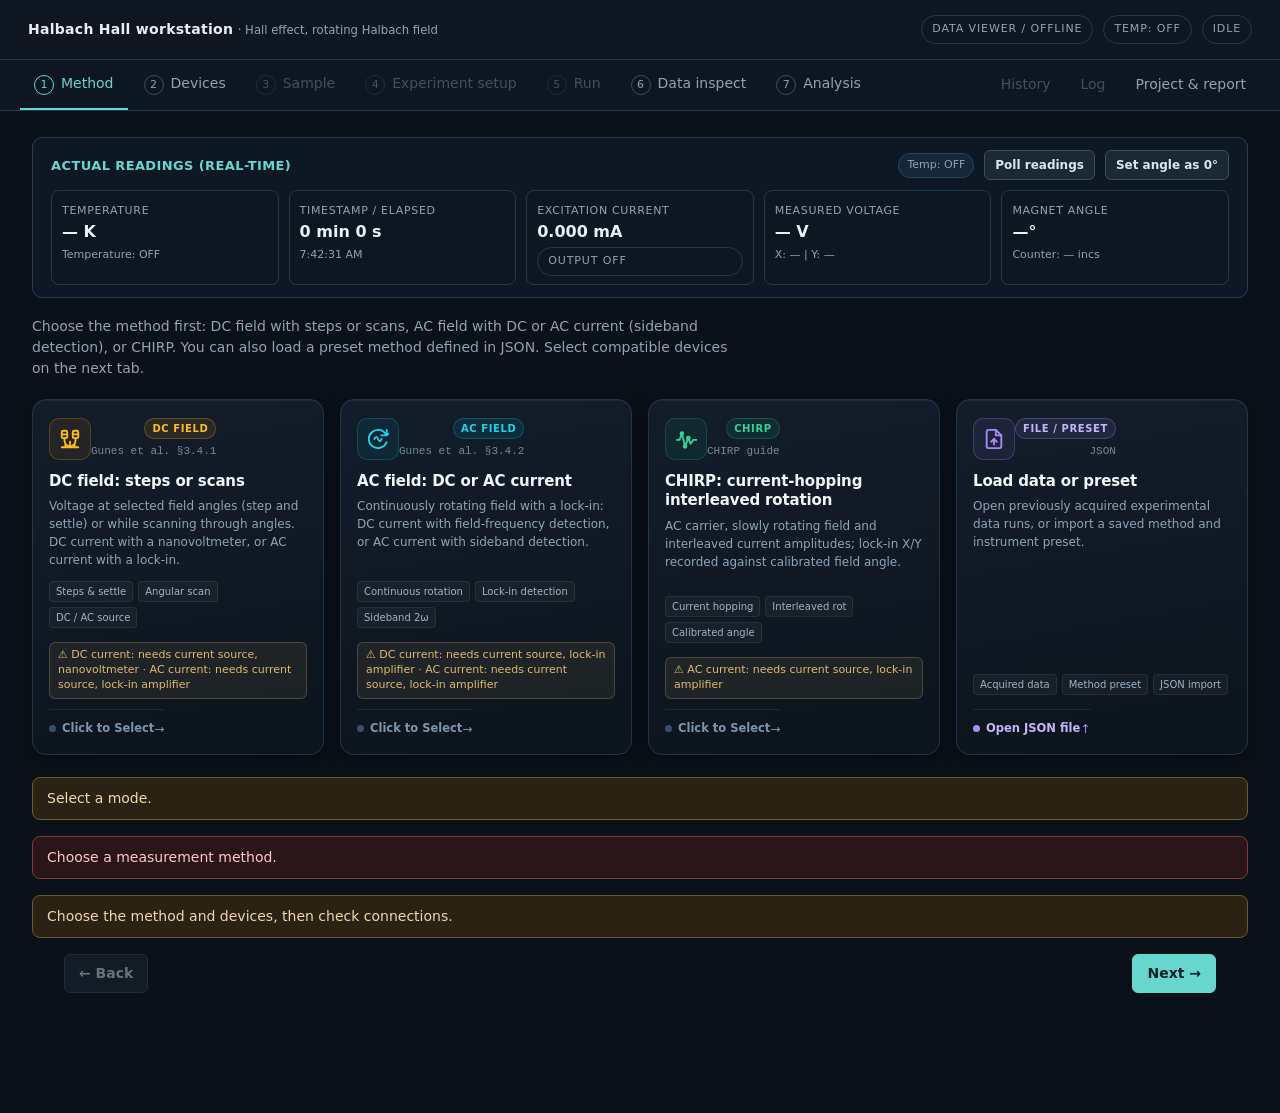
==== commit 255200b1: "1.1.2" ====
--- a/app/index.html
+++ b/app/index.html
@@ -159,28 +159,31 @@
       <div class="field"><label>Acquisition duration per current (s)</label><input type="number" data-bind="method.rotating.duration_s" data-num></div>
       <div class="field" data-when="ac"><label>Include zero-current background</label><select data-bind="method.rotating.background" data-bool><option value="true">Yes</option><option value="false">No</option></select></div>
   </div></div>
-<h2>Temperature program</h2>
-  <p class="intro">Build a temperature program from start, steps, and end temperatures (including multi-segment ramps and cooling). Temperature stability requires remaining continuously in-band for the minimum stabilization time, with time-averaged |ΔT| below the tolerance threshold and temperature standard deviation (ESD σ_T) below the ESD limit during the averaging window.</p>
+<h2 id="prog-heading">Temperature program</h2>
+  <div id="prog-temp-off-notice" class="notice ok" hidden>Temperature control is <strong>OFF</strong>. The experiment will execute at ambient room temperature without temperature ramps or stabilization delays.</div>
+  <p class="intro" id="prog-intro">Build a temperature program from start, steps, and end temperatures (including multi-segment ramps and cooling). Temperature stability requires remaining continuously in-band for the minimum stabilization time, with time-averaged |ΔT| below the tolerance threshold and temperature standard deviation (ESD σ_T) below the ESD limit during the averaging window.</p>
   <div class="card"><div class="toolbar">
     <div class="field"><label>Add single step</label><select id="add-type"></select></div><button class="secondary" id="add-step">Add step</button>
-    <span style="width:24px"></span>
-    <div class="field"><label>Start T (K)</label><input id="sw0" type="number" value="300"></div>
-    <div class="field"><label>End T (K)</label><input id="sw1" type="number" value="320"></div>
-    <div class="field"><label>Step ΔT (K)</label><input id="swd" type="number" value="10"></div>
-    <div class="field"><label>Ramp rate (K/min)</label><input id="swr" type="number" value="5"></div>
-    <div class="field"><label for="sw-minstab">Min stabilization time (s)</label><input id="sw-minstab" type="number" min="1" value="60"></div>
-    <div class="field"><label for="sw-maxstab">Max stab. timeout (s)</label><input id="sw-maxstab" type="number" min="1" value="3600"></div>
-    <div class="field"><label for="sw-window">Averaging duration (s)</label><input id="sw-window" type="number" min="1" value="30"></div>
-    <div class="field"><label for="sw-tol">Max |ΔT| in window (K)</label><input id="sw-tol" type="number" min="0" step="any" value="0.05"></div>
-    <div class="field"><label for="sw-mean">Mean |ΔT| limit (K)</label><input id="sw-mean" type="number" min="0" step="any" value="0.02"></div>
-    <div class="field"><label for="sw-esd">Max ESD σ_T (K)</label><input id="sw-esd" type="number" min="0" step="any" value="0.02"></div>
-    <div class="field"><label for="sw-range">Heater range</label><select id="sw-range"><option value="low">Low</option><option value="medium" selected>Medium</option><option value="high">High</option></select></div>
-    <button class="secondary" id="add-sweep">Append ramp + steps</button>
+    <div id="prog-sweep-group" style="display:inline-flex;gap:10px;align-items:end;flex-wrap:wrap">
+      <span style="width:24px"></span>
+      <div class="field"><label>Start T (K)</label><input id="sw0" type="number" value="300"></div>
+      <div class="field"><label>End T (K)</label><input id="sw1" type="number" value="320"></div>
+      <div class="field"><label>Step ΔT (K)</label><input id="swd" type="number" value="10"></div>
+      <div class="field"><label>Ramp rate (K/min)</label><input id="swr" type="number" value="5"></div>
+      <div class="field"><label for="sw-minstab">Min stabilization time (s)</label><input id="sw-minstab" type="number" min="1" value="60"></div>
+      <div class="field"><label for="sw-maxstab">Max stab. timeout (s)</label><input id="sw-maxstab" type="number" min="1" value="3600"></div>
+      <div class="field"><label for="sw-window">Averaging duration (s)</label><input id="sw-window" type="number" min="1" value="30"></div>
+      <div class="field"><label for="sw-tol">Max |ΔT| in window (K)</label><input id="sw-tol" type="number" min="0" step="any" value="0.05"></div>
+      <div class="field"><label for="sw-mean">Mean |ΔT| limit (K)</label><input id="sw-mean" type="number" min="0" step="any" value="0.02"></div>
+      <div class="field"><label for="sw-esd">Max ESD σ_T (K)</label><input id="sw-esd" type="number" min="0" step="any" value="0.02"></div>
+      <div class="field"><label for="sw-range">Heater range</label><select id="sw-range"><option value="low">Low</option><option value="medium" selected>Medium</option><option value="high">High</option></select></div>
+      <button class="secondary" id="add-sweep">Append ramp + steps</button>
+    </div>
     <button class="secondary" id="clear-prog">Clear</button>
   </div>
-  <div class="grid g2" style="margin-top:12px;margin-bottom:12px">
+  <div class="grid g2" style="margin-top:12px;margin-bottom:12px" id="prog-grid">
     <div class="tablewrap"><table id="prog-table"></table></div>
-    <div class="card" style="background:#0d1721;margin:0">
+    <div class="card" id="prog-preview-card" style="background:#0d1721;margin:0">
       <h3>Planned temperature profile (T vs estimated time)</h3>
       <canvas id="c-prog-preview" style="height:240px"></canvas>
       <div id="prog-preview-stats" class="muted" style="margin-top:6px;font-size:12px"></div>
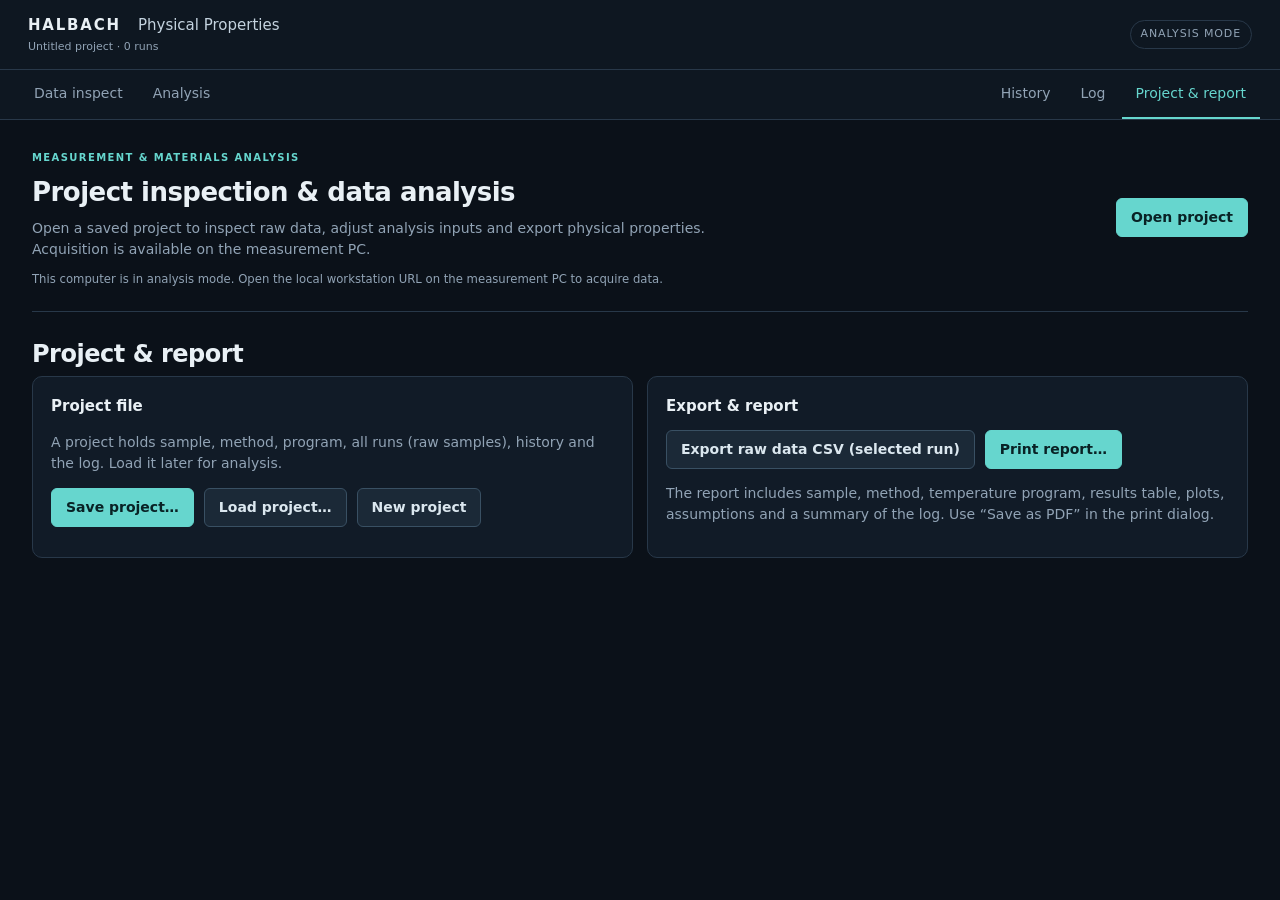
==== commit 86716b31: "1.2" ====
--- a/app/index.html
+++ b/app/index.html
@@ -2,21 +2,25 @@
 <html lang="en">
 <head>
 <meta charset="utf-8"><meta name="viewport" content="width=device-width, initial-scale=1">
-<title>Halbach Hall · Workstation</title>
+<title>Halbach · Physical Properties Workstation</title>
 <link rel="stylesheet" href="style.css">
 </head>
 <body>
 <header>
-  <div class="brand"><strong>Halbach Hall workstation</strong> <small>· Hall effect, rotating Halbach field</small></div>
-  <div class="actions"><span class="badge sim" id="b-mode">Test mode · simulated devices</span><span class="badge" id="b-ls">Temp: not connected</span><span class="badge" id="b-run">Idle</span></div>
+  <div class="brand"><strong>HALBACH <span>Physical Properties</span></strong><small id="project-context">Untitled project · 0 runs</small></div>
+  <div class="actions"><span class="badge" id="b-mode">Connecting…</span><span class="badge" id="b-ls">Temp: OFF</span><span class="badge" id="b-run">Idle</span></div>
 </header>
 
 <nav class="tabs" id="tabs" role="tablist"></nav>
 <main>
+<div class="workspace-banner">
+  <div><span class="eyebrow">Measurement & materials analysis</span><h1 id="access-title">Connecting to the local workstation…</h1><p id="access-description" class="muted"></p><small id="access-status" role="status" aria-live="polite"></small></div>
+  <div class="actions"><button class="primary" id="open-project">Open project</button><button class="secondary" id="workstation-reconnect" hidden>Reconnect local service</button></div>
+</div>
 
 <div class="card actual-panel" id="actual-values-panel">
   <div class="actual-header">
-    <strong>Actual Readings (Real-Time)</strong>
+    <strong>Live instrument readings</strong>
     <div class="actions">
       <span class="actual-badge" id="act-temp-badge">Temp: —</span>
       <button type="button" class="secondary" id="btn-refresh-actual" style="min-height:30px;padding:3px 10px;font-size:12px">Poll readings</button>
@@ -53,10 +57,10 @@
     <div class="field"><label>Temperature</label><select data-bind="hardware.temperature"><option value="off">OFF</option><option value="read">Read only</option><option value="control">Read and control</option></select></div>
   </div><p>Select the devices for your method, then check every connection before continuing to Sample. Simulation checks do not verify physical equipment.</p>
   </div>
-  <div class="card" id="rust-settings"><h2>Local Rust service</h2><div class="grid g2">
+  <div class="card" id="rust-settings"><h2>Local workstation service</h2><div class="toolbar">
     <div class="field"><label for="rust-url">Service URL</label><input id="rust-url" type="url" value="http://127.0.0.1:8765"></div>
-    <div class="field"><label for="rust-token">Pairing token</label><input id="rust-token" type="password" autocomplete="off" placeholder="Copy from the local Rust service terminal"><small>Kept in this browser session; excluded from presets and project files.</small></div>
-  </div><p class="muted">Start halbach-service locally. Live Server uses port 5501 in this project. For GitHub Pages, add --allow-origin https://your-account.github.io to the service command and allow browser access to the local service.</p><div id="rust-settings-status" role="status"></div></div>
+    <button class="secondary" id="rust-reconnect">Reconnect</button>
+  </div><p class="muted">Start start-workstation.bat on the measurement PC. The local browser connects automatically. Pages opened remotely provide project inspection and analysis.</p><div id="rust-settings-status" role="status"></div></div>
   <p class="intro">Choose instruments compatible with the selected method. Position comes from the OWIS controller (absolute angle) or an optical encoder through NI 9361 / cDAQ-9183 (relative angle). If the external reader is unavailable, CHECK connections checks the OWIS angle instead.</p>
   <div class="subtabs" role="tablist" id="hw-subtabs">
     <button data-sub="temp" class="active">Temperature control</button><button data-sub="magnet">Magnet</button><button data-sub="source">Current source</button><button data-sub="measure">Measure</button>
@@ -144,7 +148,7 @@
       <div class="field"><label>Current (mA, RMS for AC)</label><input type="number" step="any" data-bind="method.fixed.I_mA" data-num><small>Delta uses the entered magnitude for +I and −I. AC source commands convert RMS to peak.</small></div>
       <div class="field" data-when="volt"><label>Nanovoltmeter integration (PLC)</label><input type="number" min="1" max="50" step="1" data-bind="method.fixed.nplc" data-num><small>Channel 1 voltage, automatic range; whole PLC values for delta synchronization.</small></div>
       <div class="field" data-when="ac"><label>AC carrier frequency (Hz)</label><input type="number" data-bind="method.fixed.carrier_hz" data-num></div>
-      <div class="field" data-when="step"><label>Number of angles</label><input type="number" data-bind="method.fixed.n_angles" data-num></div>
+      <div class="field" data-when="step"><label>Number of angles</label><input type="number" min="6" step="1" data-bind="method.fixed.n_angles" data-num><small>At least six angles for an identifiable harmonic fit.</small></div>
       <div class="field" data-when="step"><label>Settling time (s)</label><input type="number" step="any" data-bind="method.fixed.settle_s" data-num></div>
       <div class="field" data-when="scan"><label>Rotation frequency (Hz)</label><input type="number" min="0.001" max="1.2" step="any" data-bind="method.fixed.rot_hz" data-num></div>
       <div class="field" data-when="dc"><label>Reverse DC current at each angle</label><select data-bind="method.fixed.reverse" data-bool><option value="true">Yes</option><option value="false">No</option></select></div>
@@ -212,23 +216,36 @@
   <p class="intro">Look at raw lock-in data during or after a measurement. Excluding samples re-runs the fit; the exclusions are recorded in History.</p>
   <div class="toolbar"><div class="field"><label>Run</label><select id="i-run"></select></div>
     <label style="display:flex;gap:6px;align-items:center"><input type="checkbox" id="i-live" style="width:auto;min-height:0"> follow latest run</label>
-    <button class="secondary" id="i-refit">Refit</button></div>
+    <button class="secondary" id="i-refit">Refit</button><button class="secondary" id="i-export">Export raw CSV</button></div>
   <div class="kpis" id="i-kpis"></div>
   <div class="card" id="i-slope-card" hidden><h2>Hall voltage versus DC current</h2><canvas id="c-current-slope"></canvas><p id="i-slope-info"></p></div>
   <div class="grid g2" style="margin-top:16px">
     <div class="card"><h2>X vs field angle</h2><canvas id="c-xth"></canvas><div class="legend"><span><i style="background:#66d6ce"></i>valid</span><span><i style="background:#566677"></i>masked</span><span><i style="background:#e3b96e"></i>fit</span></div></div>
     <div class="card"><h2>X, Y vs time</h2><canvas id="c-xt"></canvas><div class="legend"><span><i style="background:#66d6ce"></i>X</span><span><i style="background:#80aaf9"></i>Y</span></div></div>
     <div class="card"><h2>Residuals vs angle</h2><canvas id="c-res"></canvas></div>
-    <div class="card"><h2>Raw samples</h2><div class="toolbar"><div class="field"><label>Mask from t (s)</label><input id="i-m0" type="number" step="any"></div><div class="field"><label>to t (s)</label><input id="i-m1" type="number" step="any"></div><button class="secondary" id="i-mask">Exclude range</button><button class="secondary" id="i-unmask">Restore range</button></div><div class="tablewrap" style="max-height:240px"><table id="i-table"></table></div></div>
+    <div class="card"><h2>Raw samples</h2><div class="toolbar"><div class="field"><label for="i-m0">Mask from t (s)</label><input id="i-m0" type="number" step="any"></div><div class="field"><label for="i-m1">to t (s)</label><input id="i-m1" type="number" step="any"></div><button class="secondary" id="i-mask">Exclude range</button><button class="secondary" id="i-unmask">Restore range</button></div><p id="i-mask-status" role="status"></p><p id="i-table-info" class="muted"></p><div class="tablewrap" style="max-height:240px"><table id="i-table"></table></div></div>
   </div>
 </section>
 
 <section class="page" id="p-analysis" data-title="Analysis">
-  <h1>Analysis</h1>
-  <p class="intro">Derived transport quantities per run (CHIRP guide §10). Values assume the ideal geometry and baseline material model are validated; see the report assumptions.</p>
-  <div class="grid g2"><div class="card"><h2>Hall sheet density n<sub>s</sub> (cm⁻²) vs T</h2><canvas id="c-ns"></canvas></div><div class="card"><h2>Hall mobility µ (cm²/Vs) vs T</h2><canvas id="c-mu"></canvas></div>
-  <div class="card"><h2>R<sub>H</sub> (cm³/C) vs T</h2><canvas id="c-rh"></canvas></div><div class="card"><h2>Sheet resistance R□ (Ω) vs T</h2><canvas id="c-rs"></canvas></div></div>
-  <div class="card"><div class="toolbar"><button class="secondary" id="a-csv">Export summary CSV</button></div><div class="tablewrap"><table id="a-table"></table></div></div>
+  <h1>Physical properties</h1>
+  <p class="intro">Hall coefficient, carrier density, Hall mobility and resistivity from each run. Statistical uncertainties are 1σ; field, geometry and phase calibration uncertainties are excluded.</p>
+  <div class="card empty-state" id="analysis-empty"><span class="eyebrow">Start with your data</span><h2>Open a measurement project</h2><p>Use Open project above or drop a .hallproj.json file anywhere. Raw signals, sample metadata and analysis remain available without the instruments.</p></div>
+  <div id="analysis-content" hidden>
+  <div class="toolbar"><div class="field"><label for="a-filter">Data source</label><select id="a-filter"><option value="all">All runs</option><option value="measured">Measured only</option><option value="simulated">Simulated only</option></select></div><div class="field"><label for="a-axis">Plot against</label><select id="a-axis"><option value="auto">Automatic</option><option value="temperature">Temperature</option><option value="run">Run number</option></select></div><button class="secondary" id="a-refit">Recalculate all runs</button><button class="secondary" id="a-csv">Export visible results CSV</button></div>
+  <div class="kpis" id="a-kpis"></div><p class="muted" id="a-notice" role="status"></p>
+  <div class="legend analysis-legend"><span><i style="background:#66d6ce"></i>Measured</span><span><i style="background:#e3b96e"></i>Simulated</span></div>
+  <div class="grid g2"><div class="card"><h2>Hall sheet density n<sub>s</sub></h2><canvas id="c-ns" role="img" aria-label="Hall sheet density plot"></canvas></div><div class="card"><h2>Hall mobility μ</h2><canvas id="c-mu" role="img" aria-label="Hall mobility plot"></canvas></div>
+  <div class="card"><h2>Hall coefficient R<sub>H</sub></h2><canvas id="c-rh" role="img" aria-label="Hall coefficient plot"></canvas></div><div class="card"><h2>Sheet resistance R□</h2><canvas id="c-rs" role="img" aria-label="Sheet resistance plot"></canvas></div></div>
+  <div class="card"><h2>Run analysis inputs</h2><p class="muted">Corrections apply to this run's analysis and are saved with the project. Original acquisition settings are preserved. Sheet resistance must be measured independently at the run temperature.</p><div class="grid g3">
+    <div class="field"><label for="a-run">Run</label><select id="a-run"></select></div>
+    <div class="field"><label for="a-thickness">Thickness (nm)</label><input id="a-thickness" type="number" min="0" step="any"></div>
+    <div class="field"><label for="a-field">Field magnitude (T)</label><input id="a-field" type="number" min="0" step="any"></div>
+    <div class="field"><label for="a-tilt">Sample tilt (°)</label><input id="a-tilt" type="number" step="any"></div>
+    <div class="field"><label for="a-rsq">Sheet resistance (Ω)</label><input id="a-rsq" type="number" min="0" step="any" placeholder="Optional · mobility needs this"></div>
+  </div><div class="actions" style="margin-top:14px"><button class="primary" id="a-apply">Apply & recalculate</button><button class="secondary" id="a-reset">Restore acquisition inputs</button><button class="secondary" id="a-inspect">Inspect this run</button></div><p id="a-run-status" role="status" aria-live="polite"></p></div>
+  <div class="card"><h2>Results & fit quality</h2><div class="tablewrap"><table id="a-table"></table></div></div>
+  </div>
 </section>
 
 <section class="page" id="p-history" data-title="History">
@@ -259,26 +276,6 @@
 <div class="pager" id="pager" style="max-width:1500px;margin:0 auto;padding:0 32px 40px"><button class="secondary" id="back">← Back</button><button class="primary" id="next">Next →</button></div>
 </main>
 <div id="report"></div>
-<div id="splash-modal" class="modal-overlay" style="display:none">
-  <div class="modal-card">
-    <h2>Measurement Workstation Security</h2>
-    <p>Please enter your local Rust service pairing token to unlock hardware controls, connections, and acquisition.</p>
-    <div class="field">
-      <label for="splash-token-input">Pairing Token (Password)</label>
-      <input id="splash-token-input" type="password" autocomplete="off" placeholder="Paste the token here">
-    </div>
-    <div class="modal-tip">
-      <strong>Where to find the token:</strong>
-      <div style="margin-top:4px">1. In the console when running <code>start-workstation.bat</code></div>
-      <div>2. In the local file: <code>rust-backend/data/service.token</code></div>
-    </div>
-    <div id="splash-modal-status" class="notice err" style="display:none;margin-top:14px"></div>
-    <div class="actions">
-      <button type="button" class="secondary" id="splash-btn-skip">Open Offline / Data View Only</button>
-      <button type="button" class="primary" id="splash-btn-connect">Unlock Hardware</button>
-    </div>
-  </div>
-</div>
 
 <script src="js/core.js"></script><script src="js/lakeshore.js"></script><script src="js/analysis.js"></script><script src="js/modes.js"></script><script src="js/connections.js"></script><script src="js/backend.js"></script><script src="js/sim.js"></script><script src="js/plot.js"></script><script src="js/app.js"></script>
 </body>
--- a/app/style.css
+++ b/app/style.css
@@ -382,23 +382,23 @@
   color: #a78bfa;
 }
 [hidden]{display:none!important}
-/* Splash & Auth Accordion */
-.auth-accordion{margin:10px 20px 14px;border:1px solid #283c4f;background:#0d1824;border-radius:8px;overflow:hidden;transition:all 0.25s ease}
-.auth-accordion-header{display:flex;align-items:center;justify-content:space-between;padding:8px 16px;cursor:pointer;user-select:none;background:#111f2e}
-.auth-accordion-header:hover{background:#16273a}
-.auth-accordion-header strong{font-size:12px;color:var(--cyan);letter-spacing:0.02em;text-transform:uppercase;display:flex;align-items:center;gap:6px}
-.auth-accordion-toggle{font-size:11px;color:var(--muted);display:flex;align-items:center;gap:6px}
-.auth-accordion-toggle .arrow{display:inline-block;transition:transform 0.2s ease}
-.auth-accordion.collapsed .auth-accordion-toggle .arrow{transform:rotate(-90deg)}
-.auth-accordion-body{padding:12px 16px;display:flex;align-items:center;justify-content:space-between;flex-wrap:wrap;gap:10px;border-top:1px solid #1c2c3d}
-.auth-accordion.collapsed .auth-accordion-body{display:none}
-.auth-pill{display:inline-flex;align-items:center;gap:5px;font-size:11px;padding:2px 8px;border-radius:12px;background:#132a24;border:1px solid #254a3e;color:var(--green)}
-.modal-overlay{position:fixed;top:0;left:0;right:0;bottom:0;background:rgba(5,9,14,0.85);backdrop-filter:blur(4px);z-index:9999;display:flex;align-items:center;justify-content:center;padding:16px}
-.modal-card{background:var(--panel);border:1px solid #354e66;box-shadow:0 12px 32px rgba(0,0,0,0.6);border-radius:12px;max-width:540px;width:100%;padding:24px}
-.modal-card h2{font-size:18px;margin:0 0 8px;color:var(--cyan);display:flex;align-items:center;gap:8px}
-.modal-card p{color:var(--muted);font-size:13px;margin:0 0 16px;line-height:1.5}
-.modal-card .actions{justify-content:flex-end;margin-top:20px}
-.modal-tip{background:#09141f;border:1px dashed #2a435c;border-radius:6px;padding:10px 14px;font-size:12px;color:#a8bdcf;margin-top:14px}
-.modal-tip code{color:var(--amber);background:#132231;padding:2px 6px;border-radius:4px}
 @media(max-width:1000px){.method-choices{grid-template-columns:repeat(2,minmax(0,1fr))}}
 @media(max-width:600px){.method-choices{grid-template-columns:1fr}}
+
+/* Measurement workspace */
+.brand strong{display:block;font-size:15px;letter-spacing:.12em}.brand strong span{font-weight:450;letter-spacing:0;color:#c4d3df;margin-left:10px}.brand small{display:block;font-size:11px;margin-top:2px}
+header{height:auto;min-height:70px;gap:16px;padding:12px 28px;flex-wrap:wrap}
+nav.tabs{position:sticky;top:0;z-index:10;scrollbar-width:thin}nav.tabs button{min-height:48px}
+.workspace-banner{display:flex;align-items:center;justify-content:space-between;gap:24px;margin-bottom:24px;padding-bottom:22px;border-bottom:1px solid var(--line)}
+.workspace-banner h1{font-size:26px;margin:6px 0}.workspace-banner p{max-width:80ch;margin:4px 0 8px}.workspace-banner small{color:var(--muted)}
+.eyebrow{font-size:10px;text-transform:uppercase;letter-spacing:.14em;font-weight:650;color:var(--cyan)}
+.empty-state{padding:48px 28px;border-style:dashed;max-width:800px;margin-top:20px}.empty-state h2{font-size:21px;margin:10px 0}.empty-state p{max-width:65ch;color:var(--muted)}
+#a-kpis{margin:16px 0}.analysis-legend{margin:0 0 14px}#a-run-status{color:var(--muted);line-height:1.65}#a-run-status:empty,#i-mask-status:empty{display:none}
+.tablewrap th{position:sticky;top:0;background:#142130;z-index:1}.tablewrap td{font-variant-numeric:tabular-nums}.tablewrap tr:hover td{background:#162b39}
+#i-kpis{margin-bottom:16px}#a-table td:last-child{white-space:normal;min-width:260px;max-width:400px}#a-table td:nth-child(2){white-space:normal;min-width:140px}
+.mode-card{box-shadow:none;transition:border-color .15s,background .15s}.mode-card:hover{transform:none;box-shadow:none}.mode-card.sel{box-shadow:inset 0 0 0 1px currentColor}
+@media(max-width:900px){.workspace-banner{align-items:flex-start;flex-direction:column;gap:16px}.grid .field[style*="span 3"]{grid-column:auto!important}.brand strong span{display:block;margin:2px 0 0}header{padding:12px 16px}nav.tabs{padding:0 8px}.workspace-banner h1{font-size:23px}}
+@media(prefers-reduced-motion:reduce){*,*::before,*::after{transition:none!important;scroll-behavior:auto!important}}
+
+.analysis-mode nav.tabs .n{display:none}
+@media print{#report th,#report td{white-space:normal;overflow-wrap:anywhere}#report h2{margin-top:18px}#report img{max-height:270px}#report table{page-break-inside:auto}#report tr{page-break-inside:avoid}}
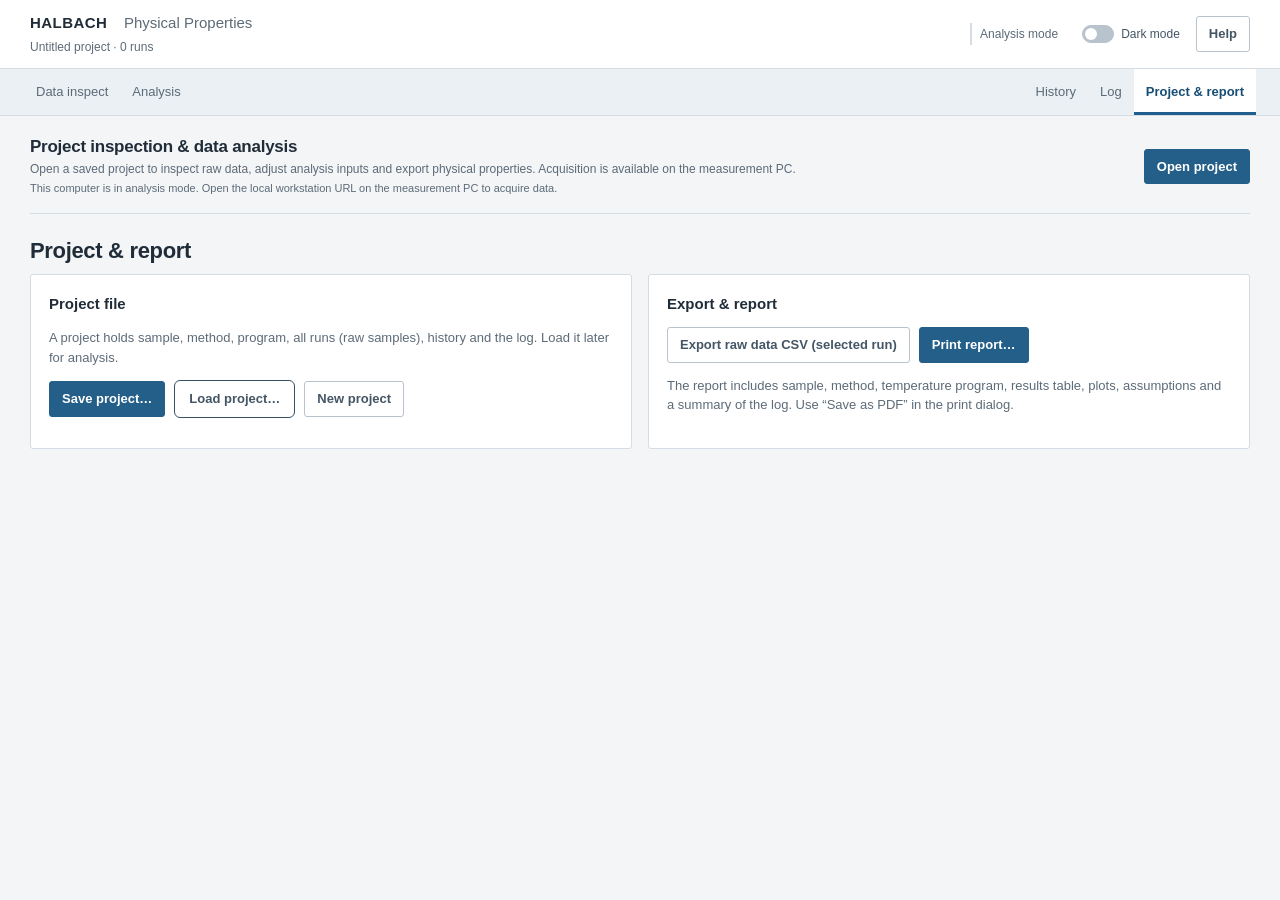
==== commit 0cacf69b: "1.2" ====
--- a/app/index.html
+++ b/app/index.html
@@ -3,64 +3,44 @@
 <head>
 <meta charset="utf-8"><meta name="viewport" content="width=device-width, initial-scale=1">
 <title>Halbach · Physical Properties Workstation</title>
+<script src="js/theme.js"></script>
 <link rel="stylesheet" href="style.css">
 </head>
 <body>
 <header>
   <div class="brand"><strong>HALBACH <span>Physical Properties</span></strong><small id="project-context">Untitled project · 0 runs</small></div>
-  <div class="actions"><span class="badge" id="b-mode">Connecting…</span><span class="badge" id="b-ls">Temp: OFF</span><span class="badge" id="b-run">Idle</span></div>
+  <div class="actions header-actions"><div class="actions header-status"><span class="badge" id="b-mode">Connecting…</span><span class="badge" id="b-ls">Temp: OFF</span><span class="badge" id="b-run">Idle</span></div><label class="theme-control"><input type="checkbox" role="switch" data-theme-switch aria-label="Dark mode"><span class="theme-track" aria-hidden="true"></span><span>Dark mode</span></label><a class="secondary header-help" href="help.html" id="help-link" target="_blank" rel="noopener" aria-label="Help and documentation (opens in a new tab)">Help</a></div>
 </header>
 
 <nav class="tabs" id="tabs" role="tablist"></nav>
 <main>
 <div class="workspace-banner">
   <div><span class="eyebrow">Measurement & materials analysis</span><h1 id="access-title">Connecting to the local workstation…</h1><p id="access-description" class="muted"></p><small id="access-status" role="status" aria-live="polite"></small></div>
-  <div class="actions"><button class="primary" id="open-project">Open project</button><button class="secondary" id="workstation-reconnect" hidden>Reconnect local service</button></div>
-</div>
-
-<div class="card actual-panel" id="actual-values-panel">
-  <div class="actual-header">
-    <strong>Live instrument readings</strong>
-    <div class="actions">
-      <span class="actual-badge" id="act-temp-badge">Temp: —</span>
-      <button type="button" class="secondary" id="btn-refresh-actual" style="min-height:30px;padding:3px 10px;font-size:12px">Poll readings</button>
-      <button type="button" class="secondary" id="btn-quick-zero" style="min-height:30px;padding:3px 10px;font-size:12px">Set angle as 0°</button>
-    </div>
-  </div>
-  <div class="kpis actual-kpis">
-    <div class="kpi"><span>Temperature</span><b id="act-temp">— K</b><small id="act-temp-status" class="muted">Status: idle</small></div>
-    <div class="kpi"><span>Timestamp / Elapsed</span><b id="act-time">—</b><small id="act-clock" class="muted">—</small></div>
-    <div class="kpi"><span>Excitation current</span><b id="act-current">— mA</b><small id="act-output-badge" class="badge">OUTPUT OFF</small></div>
-    <div class="kpi"><span>Measured voltage</span><b id="act-voltage">— V</b><small id="act-voltage-sub" class="muted">X: — | Y: —</small></div>
-    <div class="kpi"><span>Magnet angle</span><b id="act-angle">—°</b><small id="act-counter" class="muted">Counter: — incs</small></div>
-  </div>
+  <div class="workspace-actions"><div class="actions service-controls" id="workstation-controls"><div class="field"><label for="rust-url">Local service address</label><input id="rust-url" type="url" value="http://127.0.0.1:8765" spellcheck="false"></div><button class="secondary" id="workstation-reconnect" hidden>Reconnect local service</button><button type="button" class="help-tip" aria-label="Local service help" aria-describedby="workstation-help">?<span role="tooltip" id="workstation-help">Start start-workstation.bat on the measurement PC. The local browser connects automatically. Pages opened remotely provide project inspection and analysis.</span></button></div><button class="primary" id="open-project">Open project</button></div>
 </div>
 
 <section class="page active" id="p-mode" data-title="Mode">
   <p class="intro">Choose the method first: DC field with steps or scans, AC field with DC or AC current (sideband detection), or CHIRP. You can also load a preset method defined in JSON. Select compatible devices on the next tab.</p>
-  <div class="grid method-choices" id="mode-cards"></div>
+  <div class="grid method-choices" id="mode-cards">
+    <div class="method-options" id="principle-fixed" role="region" aria-labelledby="method-fixed" hidden><div class="grid g2">
+      <div class="field"><label for="x-fixed">Excitation</label><select id="x-fixed" data-bind="method.fixed.excitation" data-excsel></select></div>
+      <div class="field"><label for="x-fixed-acquisition">Angular acquisition</label><select id="x-fixed-acquisition" data-bind="method.fixed.acq"><option value="step">Steps</option><option value="scan">Scans</option></select></div>
+    </div></div>
+    <div class="method-options" id="principle-rotating" role="region" aria-labelledby="method-rotating" hidden><div class="field"><label for="x-rotating">Excitation</label><select id="x-rotating" data-bind="method.rotating.excitation" data-excsel></select><small>DC current: field-frequency detection. AC current: sideband detection.</small></div></div>
+    <div class="method-options" id="principle-chirp" role="region" aria-labelledby="method-chirp" hidden><p>AC excitation is fixed for CHIRP. Set current levels, rotation and cycles in Experiment setup.</p></div>
+  </div>
   <input id="preset-file" type="file" accept=".json,application/json" hidden>
   <div id="mode-msg" style="margin-top:16px"></div>
   <div id="method-lock" class="notice" role="status"></div><button class="secondary" data-release-config>Stop setup and edit configuration</button>
-  <div class="card" id="principle-fixed" hidden><h2>DC field</h2><div class="grid g2">
-    <div class="field"><label>Excitation</label><select id="x-fixed" data-bind="method.fixed.excitation" data-excsel></select></div>
-    <div class="field"><label>Angular acquisition</label><select data-bind="method.fixed.acq"><option value="step">Steps</option><option value="scan">Scans</option></select></div>
-  </div></div>
-  <div class="card" id="principle-rotating" hidden><h2>AC field</h2><div class="field"><label>Excitation</label><select id="x-rotating" data-bind="method.rotating.excitation" data-excsel></select></div><p>DC current uses field-frequency detection. AC current uses sideband detection.</p></div>
-  <div class="card" id="principle-chirp" hidden><h2>CHIRP</h2><p>AC current with interleaved amplitudes and continuous field rotation.</p></div>
 </section>
 
 <section class="page" id="p-hardware" data-title="Hardware">
-  <h1>Devices and connections</h1><div id="device-lock" class="notice" role="status"></div><button class="secondary" data-release-config>Stop setup and edit configuration</button>
+  <details class="device-accordion" id="device-configuration" open><summary>Devices and connections</summary><div class="accordion-content"><div id="device-lock" class="notice" role="status"></div><button class="secondary" data-release-config>Stop setup and edit configuration</button>
   <div class="card"><div class="grid g3">
     <div class="field"><label>Backend</label><select data-bind="hardware.backend"><option value="real">Real instruments</option><option value="simulation">Simulation (synthetic data)</option></select></div>
     <div class="field"><label>Temperature</label><select data-bind="hardware.temperature"><option value="off">OFF</option><option value="read">Read only</option><option value="control">Read and control</option></select></div>
   </div><p>Select the devices for your method, then check every connection before continuing to Sample. Simulation checks do not verify physical equipment.</p>
   </div>
-  <div class="card" id="rust-settings"><h2>Local workstation service</h2><div class="toolbar">
-    <div class="field"><label for="rust-url">Service URL</label><input id="rust-url" type="url" value="http://127.0.0.1:8765"></div>
-    <button class="secondary" id="rust-reconnect">Reconnect</button>
-  </div><p class="muted">Start start-workstation.bat on the measurement PC. The local browser connects automatically. Pages opened remotely provide project inspection and analysis.</p><div id="rust-settings-status" role="status"></div></div>
   <p class="intro">Choose instruments compatible with the selected method. Position comes from the OWIS controller (absolute angle) or an optical encoder through NI 9361 / cDAQ-9183 (relative angle). If the external reader is unavailable, CHECK connections checks the OWIS angle instead.</p>
   <div class="subtabs" role="tablist" id="hw-subtabs">
     <button data-sub="temp" class="active">Temperature control</button><button data-sub="magnet">Magnet</button><button data-sub="source">Current source</button><button data-sub="measure">Measure</button>
@@ -72,10 +52,11 @@
       <div class="field"><label for="f-loop">Control loop / heater output</label><select id="f-loop" data-bind="hardware.tempController.loop" data-num><option value="1">1</option><option value="2">2</option></select></div>
       <div class="field"><label for="f-maxk">Software max setpoint (K)</label><input id="f-maxk" type="number" data-bind="hardware.tempController.maxK" data-num><small>Protects the sample/cryostat. Programs above this are rejected.</small></div>
       <div class="field"><label for="f-maxr">Software max ramp (K/min)</label><input id="f-maxr" type="number" data-bind="hardware.tempController.maxRateKmin" data-num></div>
+      <div class="field"><label for="f-minr">Minimum supported ramp (K/min)</label><input id="f-minr" type="number" min="0.001" step="0.001" data-bind="hardware.tempController.minRateKmin" data-num><small>Default 0.1. Model 335 firmware 1.4 or newer supports 0.001; use the limit verified for this controller.</small></div>
     </div>
     <div class="actions" style="margin-top:14px"><button class="primary" id="ls-connect">Connect</button><button class="secondary" id="ls-disconnect" disabled>Disconnect</button><button class="danger" id="ls-heateroff" disabled>Heater off</button></div>
     <div id="ls-info" class="muted" style="margin-top:10px"></div>
-    <div class="card" style="margin-top:14px;background:#0d1721">
+    <div class="card" style="margin-top:14px;background:var(--panel2)">
       <h3>Live temperature status</h3>
       <div id="hw-temp-status" class="notice">Temperature controller idle or off.</div>
     </div>
@@ -94,10 +75,10 @@
       <div class="field"><label>cDAQ-9183 Ethernet host / IP</label><input data-bind="hardware.magnet.host" placeholder="192.168.1.100"></div>
       <div class="field"><label>Module / channel</label><input data-bind="hardware.magnet.encoder_addr" placeholder="e.g. cDAQ1Mod2/ctr0"></div>
       <div class="field"><label>Optical encoder pulses per revolution (before ×4 decoding)</label><input type="number" min="1" data-bind="hardware.magnet.encoder_ppr" data-num data-nullable></div>
-      <div class="field"><label>Field-angle zero offset (deg)</label><input type="number" step="any" data-bind="hardware.magnet.angle_offset_deg" data-num><small>Encoder zero to +X field direction, from calibration.</small></div>
-      <div class="field"><label>Position direction</label><select data-bind="hardware.magnet.dir_sign" data-num><option value="1">+1 (position angle = field angle)</option><option value="-1">−1 (reversed)</option></select></div>
+      <div class="field"><label for="positive-field-angle">+B angle (deg)</label><input id="positive-field-angle" type="number" step="any"><small>Stage angle where the field points along +B. Set 0 if stage 0° already corresponds to +B; the opposite field is 180° away.</small></div>
+      <div class="field"><label>Field-angle convention</label><select data-bind="hardware.magnet.dir_sign" data-num><option value="1">Angle increases with the stage angle</option><option value="-1">Angle increases opposite to the stage angle</option></select><small>Controls the angular sign, independently of the +B reference.</small></div>
       <div class="field"><label>Calibrated field magnitude B (T)</label><input type="number" min="0" step="any" data-bind="sample.B_T" data-num><small>At the sample position.</small></div>
-      <div class="field" style="grid-column: span 3"><div class="actions"><button type="button" class="secondary" id="btn-set-zero-pos">Set current position as 0°</button><span id="zero-pos-status" class="muted"></span></div></div>
+      <div class="field" style="grid-column: span 3"><div class="actions"><button type="button" class="secondary" id="btn-set-zero-pos">Use current position as +B</button><span id="zero-pos-status" class="muted"></span></div><small>Use only when the magnet is physically aligned with +B. This records a reference and does not move the magnet.</small></div>
     </div></div>
   <div class="card subpane" data-pane="source"><h2>Current source</h2><div class="grid g3">
       <div class="field"><label>Instrument</label><select data-bind="hardware.source.model" data-opts="SOURCES"></select></div>
@@ -118,6 +99,24 @@
   <div class="card"><h2>Declared instruments</h2><div id="hw-summary"></div></div>
   <div class="card"><button class="primary" id="check-connections" disabled>CHECK connections</button><p id="check-requirements"></p><div id="connection-results" role="status" aria-live="polite"></div></div>
   <div class="actions"><button class="secondary" id="save-preset">Save method &amp; devices as JSON</button><span id="preset-save-status" role="status"></span></div>
+  </div></details>
+  <div id="hardware-readings"><div class="card actual-panel" id="actual-values-panel">
+  <div class="actual-header">
+    <strong>Live instrument readings</strong>
+    <div class="actions">
+      <span class="actual-badge" id="act-temp-badge">Temp: —</span>
+      <button type="button" class="secondary" id="btn-refresh-actual" style="min-height:30px;padding:3px 10px;font-size:12px">Poll readings</button>
+      <button type="button" class="secondary" id="btn-quick-zero" style="min-height:30px;padding:3px 10px;font-size:12px">Use position as +B</button>
+    </div>
+  </div>
+  <div class="kpis actual-kpis">
+    <div class="kpi"><span>Temperature</span><b id="act-temp">— K</b><small id="act-temp-status" class="muted">Status: idle</small></div>
+    <div class="kpi"><span>Timestamp / Elapsed</span><b id="act-time">—</b><small id="act-clock" class="muted">—</small></div>
+    <div class="kpi"><span>Excitation current</span><b id="act-current">— mA</b><small id="act-output-badge" class="badge">OUTPUT OFF</small></div>
+    <div class="kpi"><span>Measured voltage</span><b id="act-voltage">— V</b><small id="act-voltage-sub" class="muted">X: — | Y: —</small></div>
+    <div class="kpi"><span>Magnet angle</span><b id="act-angle">—°</b><small id="act-counter" class="muted">Counter: — incs</small></div>
+  </div>
+</div></div>
 </section>
 
 <section class="page" id="p-sample" data-title="Sample">
@@ -134,7 +133,7 @@
 </section>
 
 <section class="page" id="p-temp" data-title="Temperature program">
-  <h1>Experiment setup</h1><p class="intro">Set measurement parameters here. During acquisition, apply changes for the next measurement; the current measurement keeps its original settings.</p><div class="actions"><button class="primary" id="apply-parameters">Apply parameters</button><span id="parameter-status" role="status"></span></div><div id="experiment-msg"></div><div class="card"><div class="grid g2"><div class="field"><label>Lock-in time constant (ms)</label><input type="number" data-bind="method.tc_ms" data-num><small>Used by every lock-in mode.</small></div><div class="field"><label>TTL reference lock timeout (s)</label><input type="number" min="0.1" max="600" step="any" data-bind="method.lock_timeout_s" data-num><small>Timeout for locking to the external Ref In signal across lock-in modes.</small></div></div>
+  <h1>Experiment setup</h1><p class="intro">Configure the acquisition and temperature sequence. During a run, edit active parameters or add, remove and reorder future steps, then apply changes. Each acquisition retains its own recorded conditions.</p><div class="actions experiment-apply"><button class="primary" id="apply-parameters">Apply conditions & program</button><span id="parameter-status" role="status"></span></div><div id="experiment-msg"></div><div class="card"><h2>Detection settings</h2><div class="grid g2"><div class="field"><label>Lock-in time constant (ms)</label><input type="number" data-bind="method.tc_ms" data-num><small>Used by every lock-in mode.</small></div><div class="field"><label>TTL reference lock timeout (s)</label><input type="number" min="0.1" max="600" step="any" data-bind="method.lock_timeout_s" data-num><small>Timeout for locking to the external Ref In signal across lock-in modes.</small></div></div>
 </div>
   <div class="card mode-panel" id="mp-chirp" hidden><h2>CHIRP parameters</h2><div class="grid g3">
       <div class="field"><label>Carrier frequency (Hz)</label><input type="number" data-bind="method.carrier_hz" data-num><small>Guide range 500-900 Hz.</small></div>
@@ -163,32 +162,37 @@
       <div class="field"><label>Acquisition duration per current (s)</label><input type="number" data-bind="method.rotating.duration_s" data-num></div>
       <div class="field" data-when="ac"><label>Include zero-current background</label><select data-bind="method.rotating.background" data-bool><option value="true">Yes</option><option value="false">No</option></select></div>
   </div></div>
-<h2 id="prog-heading">Temperature program</h2>
+<h2 id="prog-heading">Temperature & acquisition program</h2>
   <div id="prog-temp-off-notice" class="notice ok" hidden>Temperature control is <strong>OFF</strong>. The experiment will execute at ambient room temperature without temperature ramps or stabilization delays.</div>
   <p class="intro" id="prog-intro">Build a temperature program from start, steps, and end temperatures (including multi-segment ramps and cooling). Temperature stability requires remaining continuously in-band for the minimum stabilization time, with time-averaged |ΔT| below the tolerance threshold and temperature standard deviation (ESD σ_T) below the ESD limit during the averaging window.</p>
-  <div class="card"><div class="toolbar">
-    <div class="field"><label>Add single step</label><select id="add-type"></select></div><button class="secondary" id="add-step">Add step</button>
-    <div id="prog-sweep-group" style="display:inline-flex;gap:10px;align-items:end;flex-wrap:wrap">
-      <span style="width:24px"></span>
-      <div class="field"><label>Start T (K)</label><input id="sw0" type="number" value="300"></div>
-      <div class="field"><label>End T (K)</label><input id="sw1" type="number" value="320"></div>
-      <div class="field"><label>Step ΔT (K)</label><input id="swd" type="number" value="10"></div>
-      <div class="field"><label>Ramp rate (K/min)</label><input id="swr" type="number" value="5"></div>
-      <div class="field"><label for="sw-minstab">Min stabilization time (s)</label><input id="sw-minstab" type="number" min="1" value="60"></div>
-      <div class="field"><label for="sw-maxstab">Max stab. timeout (s)</label><input id="sw-maxstab" type="number" min="1" value="3600"></div>
-      <div class="field"><label for="sw-window">Averaging duration (s)</label><input id="sw-window" type="number" min="1" value="30"></div>
-      <div class="field"><label for="sw-tol">Max |ΔT| in window (K)</label><input id="sw-tol" type="number" min="0" step="any" value="0.05"></div>
-      <div class="field"><label for="sw-mean">Mean |ΔT| limit (K)</label><input id="sw-mean" type="number" min="0" step="any" value="0.02"></div>
-      <div class="field"><label for="sw-esd">Max ESD σ_T (K)</label><input id="sw-esd" type="number" min="0" step="any" value="0.02"></div>
-      <div class="field"><label for="sw-range">Heater range</label><select id="sw-range"><option value="low">Low</option><option value="medium" selected>Medium</option><option value="high">High</option></select></div>
-      <button class="secondary" id="add-sweep">Append ramp + steps</button>
-    </div>
-    <button class="secondary" id="clear-prog">Clear</button>
-  </div>
+  <div class="card"><h2 id="program-builder-title">Build a temperature segment</h2>
+    <div class="program-builder" id="prog-sweep-group">
+      <div class="grid g4">
+        <div class="field"><label for="sw-mode">Temperature mode</label><select id="sw-mode"><option value="steps">Stabilized steps</option><option value="scan">Slow scan · acquire while ramping</option></select></div>
+        <div class="field"><label for="sw0">Start temperature (K)</label><input id="sw0" type="number" value="300" step="any"></div>
+        <div class="field"><label for="sw1">End temperature (K)</label><input id="sw1" type="number" value="320" step="any"></div>
+        <div class="field" id="sw-step-field"><label for="swd">Temperature increment (K)</label><input id="swd" type="number" value="10" min="0" step="any"></div>
+        <div class="field"><label for="swr">Ramp rate (K/min)</label><input id="swr" type="number" min="0.001" step="0.001" value="0.1"></div>
+        <div class="field" id="sw-count-field"><label for="sw-count">Measurements at each T</label><input id="sw-count" type="number" min="1" max="10000" step="1" value="1"></div>
+        <div class="field"><label for="sw-interval">Wait between measurements (s)</label><input id="sw-interval" type="number" min="0" step="any" value="0"></div>
+        <div class="field"><label for="sw-range">Heater range</label><select id="sw-range"><option value="low">Low</option><option value="medium" selected>Medium</option><option value="high">High</option></select></div>
+      </div>
+      <details><summary>Stability criteria for temperature holds</summary><div class="grid g3" style="margin-top:12px">
+        <div class="field"><label for="sw-minstab">Minimum stable time (s)</label><input id="sw-minstab" type="number" min="1" value="60"></div>
+        <div class="field"><label for="sw-maxstab">Stabilization timeout (s)</label><input id="sw-maxstab" type="number" min="1" value="3600"></div>
+        <div class="field"><label for="sw-window">Averaging window (s)</label><input id="sw-window" type="number" min="1" value="30"></div>
+        <div class="field"><label for="sw-tol">Maximum |ΔT| (K)</label><input id="sw-tol" type="number" min="0" step="any" value="0.05"></div>
+        <div class="field"><label for="sw-mean">Mean |ΔT| limit (K)</label><input id="sw-mean" type="number" min="0" step="any" value="0.02"></div>
+        <div class="field"><label for="sw-esd">Temperature standard deviation (K)</label><input id="sw-esd" type="number" min="0" step="any" value="0.02"></div>
+      </div></details>
+      <div class="actions" style="margin-top:14px"><button class="secondary" id="add-sweep">Append temperature segment</button></div>
+    </div>
+    <p class="muted" id="sw-description">Stabilize each temperature, then repeat the measurement the requested number of times.</p>
+    <div class="toolbar"><div class="field"><label for="add-type">Add an individual operation</label><select id="add-type"></select></div><button class="secondary" id="add-step">Add operation</button><button class="secondary" id="clear-prog">Clear program</button></div>
   <div class="grid g2" style="margin-top:12px;margin-bottom:12px" id="prog-grid">
     <div class="tablewrap"><table id="prog-table"></table></div>
-    <div class="card" id="prog-preview-card" style="background:#0d1721;margin:0">
-      <h3>Planned temperature profile (T vs estimated time)</h3>
+    <div class="card" id="prog-preview-card" style="background:var(--panel2);margin:0">
+      <h3>Planned temperature profile</h3>
       <canvas id="c-prog-preview" style="height:240px"></canvas>
       <div id="prog-preview-stats" class="muted" style="margin-top:6px;font-size:12px"></div>
     </div>
@@ -205,9 +209,10 @@
     <div class="field" style="margin-left:18px"><label>Simulation speed</label><select id="r-speed"><option value="1">1× (real time)</option><option value="20">20×</option><option value="200">200×</option><option value="0" selected>Max</option></select></div>
   </div>
   <div class="progress" style="margin:16px 0 6px"><div id="r-prog"></div></div><div id="r-status" class="muted">Idle</div></div>
+  <div id="run-readings"></div>
   <div id="r-stability" class="muted" role="status"></div>
   <div class="kpis" id="r-kpis"></div>
-  <div class="grid g2" style="margin-top:16px"><div class="card"><h2>Temperature</h2><canvas id="c-temp"></canvas><div class="legend"><span><i style="background:#66d6ce"></i>measured</span><span><i style="background:#e3b96e"></i>setpoint</span></div></div>
+  <div class="grid g2" style="margin-top:16px"><div class="card"><h2>Temperature</h2><canvas id="c-temp"></canvas><div class="legend"><span><i style="background:var(--plot-primary)"></i>measured</span><span><i style="background:var(--plot-secondary)"></i>setpoint</span></div></div>
   <div class="card"><h2>Program steps</h2><div class="tablewrap"><table id="run-steps"></table></div></div></div>
 </section>
 
@@ -220,8 +225,8 @@
   <div class="kpis" id="i-kpis"></div>
   <div class="card" id="i-slope-card" hidden><h2>Hall voltage versus DC current</h2><canvas id="c-current-slope"></canvas><p id="i-slope-info"></p></div>
   <div class="grid g2" style="margin-top:16px">
-    <div class="card"><h2>X vs field angle</h2><canvas id="c-xth"></canvas><div class="legend"><span><i style="background:#66d6ce"></i>valid</span><span><i style="background:#566677"></i>masked</span><span><i style="background:#e3b96e"></i>fit</span></div></div>
-    <div class="card"><h2>X, Y vs time</h2><canvas id="c-xt"></canvas><div class="legend"><span><i style="background:#66d6ce"></i>X</span><span><i style="background:#80aaf9"></i>Y</span></div></div>
+    <div class="card"><h2>X vs field angle</h2><canvas id="c-xth"></canvas><div class="legend"><span><i style="background:var(--plot-primary)"></i>valid</span><span><i style="background:var(--plot-muted)"></i>masked</span><span><i style="background:var(--plot-secondary)"></i>fit</span></div></div>
+    <div class="card"><h2>X, Y vs time</h2><canvas id="c-xt"></canvas><div class="legend"><span><i style="background:var(--plot-primary)"></i>X</span><span><i style="background:var(--plot-tertiary)"></i>Y</span></div></div>
     <div class="card"><h2>Residuals vs angle</h2><canvas id="c-res"></canvas></div>
     <div class="card"><h2>Raw samples</h2><div class="toolbar"><div class="field"><label for="i-m0">Mask from t (s)</label><input id="i-m0" type="number" step="any"></div><div class="field"><label for="i-m1">to t (s)</label><input id="i-m1" type="number" step="any"></div><button class="secondary" id="i-mask">Exclude range</button><button class="secondary" id="i-unmask">Restore range</button></div><p id="i-mask-status" role="status"></p><p id="i-table-info" class="muted"></p><div class="tablewrap" style="max-height:240px"><table id="i-table"></table></div></div>
   </div>
@@ -234,7 +239,7 @@
   <div id="analysis-content" hidden>
   <div class="toolbar"><div class="field"><label for="a-filter">Data source</label><select id="a-filter"><option value="all">All runs</option><option value="measured">Measured only</option><option value="simulated">Simulated only</option></select></div><div class="field"><label for="a-axis">Plot against</label><select id="a-axis"><option value="auto">Automatic</option><option value="temperature">Temperature</option><option value="run">Run number</option></select></div><button class="secondary" id="a-refit">Recalculate all runs</button><button class="secondary" id="a-csv">Export visible results CSV</button></div>
   <div class="kpis" id="a-kpis"></div><p class="muted" id="a-notice" role="status"></p>
-  <div class="legend analysis-legend"><span><i style="background:#66d6ce"></i>Measured</span><span><i style="background:#e3b96e"></i>Simulated</span></div>
+  <div class="legend analysis-legend"><span><i style="background:var(--plot-primary)"></i>Measured</span><span><i style="background:var(--plot-secondary)"></i>Simulated</span></div>
   <div class="grid g2"><div class="card"><h2>Hall sheet density n<sub>s</sub></h2><canvas id="c-ns" role="img" aria-label="Hall sheet density plot"></canvas></div><div class="card"><h2>Hall mobility μ</h2><canvas id="c-mu" role="img" aria-label="Hall mobility plot"></canvas></div>
   <div class="card"><h2>Hall coefficient R<sub>H</sub></h2><canvas id="c-rh" role="img" aria-label="Hall coefficient plot"></canvas></div><div class="card"><h2>Sheet resistance R□</h2><canvas id="c-rs" role="img" aria-label="Sheet resistance plot"></canvas></div></div>
   <div class="card"><h2>Run analysis inputs</h2><p class="muted">Corrections apply to this run's analysis and are saved with the project. Original acquisition settings are preserved. Sheet resistance must be measured independently at the run temperature.</p><div class="grid g3">
--- a/app/style.css
+++ b/app/style.css
@@ -1,404 +1,40 @@
-:root{color-scheme:dark;--bg:#0b1119;--panel:#111b27;--panel2:#0d1721;--line:#283849;--muted:#91a3b5;--text:#e9f0f5;--cyan:#66d6ce;--blue:#80aaf9;--amber:#e3b96e;--red:#f08a8a;--green:#8fd694}
-*{box-sizing:border-box}body{margin:0;background:var(--bg);color:var(--text);font:14px/1.5 system-ui,-apple-system,Segoe UI,sans-serif}
-button,input,select,textarea{font:inherit}button{cursor:pointer}
-header{height:60px;border-bottom:1px solid var(--line);display:flex;align-items:center;justify-content:space-between;padding:0 28px;background:#0e1721}
-.brand strong{letter-spacing:.02em}.brand small,.muted{color:var(--muted)}
-.badge{font-size:11px;letter-spacing:.08em;text-transform:uppercase;border:1px solid var(--line);border-radius:20px;padding:5px 10px;color:var(--muted)}
-.badge.sim{color:var(--amber);border-color:#6b5a30}.badge.ok{color:var(--green);border-color:#3d6b41}.badge.run{color:var(--cyan);border-color:#2f6e6a}.badge.err{color:var(--red);border-color:#7b3b3b}
-nav.tabs{display:flex;gap:2px;border-bottom:1px solid var(--line);padding:0 20px;background:#0e1721;overflow-x:auto}
-nav.tabs button{white-space:nowrap;background:none;border:0;border-bottom:2px solid transparent;color:var(--muted);padding:13px 14px}
-nav.tabs button .n{display:inline-grid;place-items:center;width:20px;height:20px;border-radius:50%;border:1px solid #395063;font-size:11px;margin-right:7px}
-nav.tabs button.active{color:var(--cyan);border-bottom-color:var(--cyan)}nav.tabs button.active .n{border-color:var(--cyan)}
-nav.tabs button.done .n{background:#25483f;border-color:#3d6b5f;color:var(--green)}
-nav.tabs button:disabled{opacity:.4;cursor:not-allowed}nav.tabs .sep{flex:1}
-main{padding:26px 32px 80px;max-width:1500px;margin:auto}.page{display:none}.page.active{display:block}
-h1{font-size:24px;margin:0 0 4px;letter-spacing:-.02em}h2{font-size:15px;margin:0 0 12px}.intro{color:var(--muted);margin:0 0 20px;max-width:80ch}
-.card{background:var(--panel);border:1px solid var(--line);border-radius:10px;padding:18px;margin-bottom:16px}
-.grid{display:grid;gap:14px}.g2{grid-template-columns:repeat(2,minmax(0,1fr))}.g3{grid-template-columns:repeat(3,minmax(0,1fr))}.g4{grid-template-columns:repeat(4,minmax(0,1fr))}
-@media(max-width:900px){.g2,.g3,.g4{grid-template-columns:1fr}main{padding:18px 14px}}
-.field label{display:block;font-size:12px;color:#b4c4d2;font-weight:600;margin-bottom:5px}.field small{display:block;color:var(--muted);font-size:11px;margin-top:4px}
-input,select,textarea{width:100%;background:#0b141e;border:1px solid #35495c;border-radius:6px;color:var(--text);padding:8px 10px;min-height:38px}
-input:focus,select:focus,button:focus-visible,textarea:focus{outline:2px solid var(--cyan);outline-offset:1px}
-input.bad{border-color:var(--red)}
-input:disabled,select:disabled,textarea:disabled{opacity:.65;cursor:not-allowed;border-color:var(--line)}
-#apply-parameters{margin-bottom:14px}[data-release-config]{margin-bottom:16px}
-.primary,.secondary,.danger{border-radius:6px;padding:8px 14px;font-weight:650;border:1px solid}
-.primary{background:var(--cyan);border-color:var(--cyan);color:#092225}.secondary{background:#1b2937;border-color:#395063;color:#dbe7ef}.danger{background:#3a1d22;border-color:#7b3b3b;color:#ffc9c9}
-button:disabled{opacity:.45;cursor:not-allowed}.actions{display:flex;gap:10px;align-items:center;flex-wrap:wrap}
-.pager{display:flex;justify-content:space-between;margin-top:18px}
-table{width:100%;border-collapse:collapse;font-size:13px}th,td{padding:6px 8px;border-bottom:1px solid #233341;text-align:left;white-space:nowrap}th{color:#9db0c0;font-weight:600;font-size:12px}
-td input,td select{min-height:30px;padding:4px 6px}tr.cur td{background:#14303a}tr.donest td{color:var(--muted)}tr.sel td{background:#182c3d}
-.tablewrap{overflow:auto;max-height:420px;border:1px solid var(--line);border-radius:8px}
-.notice{border:1px solid #6b5a30;background:#2a2314;color:#f0d9a6;border-radius:8px;padding:10px 14px;margin-bottom:16px}
-.notice.err{border-color:#7b3b3b;background:#2a1618;color:#ffc9c9}.notice.ok{border-color:#3d6b41;background:#16261a;color:#c4eec8}
-canvas{width:100%;height:280px;background:var(--panel2);border:1px solid var(--line);border-radius:8px;display:block}
-.kpis{display:grid;grid-template-columns:repeat(auto-fit,minmax(150px,1fr));gap:10px}.kpi{background:var(--panel2);border:1px solid var(--line);border-radius:8px;padding:10px 12px}
-.kpi b{display:block;font-size:18px;font-variant-numeric:tabular-nums}.kpi span{font-size:11px;color:var(--muted);text-transform:uppercase;letter-spacing:.06em}
-.progress{height:8px;background:#0b141e;border-radius:6px;overflow:hidden;border:1px solid var(--line)}.progress>div{height:100%;background:var(--cyan);width:0}
-#logview{background:#080d13;border:1px solid var(--line);border-radius:8px;height:56vh;overflow:auto;font:12px/1.45 ui-monospace,Consolas,monospace;padding:8px;white-space:pre-wrap}
-.ll{display:block}.ll .lv{display:inline-block;width:60px}.l-normal .lv{color:var(--cyan)}.l-verbose .lv{color:var(--blue)}.l-debug .lv{color:#8b99a8}.l-warn .lv{color:var(--amber)}.l-error .lv,.l-error{color:var(--red)}
-.toolbar{display:flex;gap:10px;flex-wrap:wrap;align-items:end;margin-bottom:12px}.toolbar .field{min-width:140px}
-.legend{display:flex;gap:14px;font-size:12px;color:var(--muted);margin-top:6px;flex-wrap:wrap}.legend i{display:inline-block;width:10px;height:10px;border-radius:2px;margin-right:5px}
-#report{display:none}
-@media print{
-  body{background:#fff;color:#000}header,nav.tabs,main{display:none!important}
-  #report{display:block!important;color:#000;font:11pt/1.4 Georgia,serif;padding:0}
-  #report h1,#report h2{color:#000}#report table{font-size:9pt}#report th,#report td{border-bottom:1px solid #999;color:#000}
-  #report img{max-width:100%;page-break-inside:avoid}#report .pb{page-break-before:always}
-}
+:root{color-scheme:light;--bg:#f3f5f7;--panel:#fff;--panel2:#f8fafb;--line:#d5dce3;--muted:#5d6b78;--text:#202d39;--cyan:#205f8e;--blue:#40749b;--amber:#8c631e;--red:#a13b38;--green:#32654b;--nav-bg:#eaf0f4;--strong:#174e76;--secondary-text:#445565;--input-border:#b8c3cd;--focus:#477caa;--disabled-bg:#eef1f4;--button-bg:#245f89;--button-hover:#184e76;--on-primary:#fff;--danger-border:#bc8887;--notice-bg:#f7f9fb;--notice-border:#d8e0e7;--notice-accent:#9caeba;--notice-text:#4c5c69;--error-bg:#fcf5f5;--error-text:#8a3330;--success-bg:#f4f8f5;--success-text:#386049;--table-head:#edf2f6;--hover-bg:#f5f8fa;--selected-bg:#edf4fa;--plot-bg:#fff;--plot-grid:#e0e6ec;--plot-text:#536574;--plot-primary:#205f8e;--plot-secondary:#ad7521;--plot-tertiary:#6a8091;--plot-muted:#9ba7b1}
+:root[data-theme="dark"]{color-scheme:dark;--bg:#141a21;--panel:#1d252e;--panel2:#202b36;--line:#3b4856;--muted:#b0bfcc;--text:#e5ebf1;--cyan:#8ebddd;--blue:#8cb3d1;--amber:#e0bf82;--red:#e4a09c;--green:#a1c6b0;--nav-bg:#1a222b;--strong:#c3ddef;--secondary-text:#c5d0dc;--input-border:#546372;--focus:#88b6d8;--disabled-bg:#232d37;--button-bg:#335e7f;--button-hover:#416f91;--danger-border:#885b5a;--notice-bg:#202e3c;--notice-border:#425566;--notice-accent:#8197aa;--notice-text:#c1d0dd;--error-bg:#38292a;--error-text:#f0c4c0;--success-bg:#24352d;--success-text:#bcd4c4;--table-head:#27333f;--hover-bg:#273440;--selected-bg:#263c4f;--plot-bg:#1b242e;--plot-grid:#35424f;--plot-text:#bcc9d5;--plot-primary:#93bddd;--plot-secondary:#dfbb7d;--plot-tertiary:#b1c0ce;--plot-muted:#788d9f}
+*{box-sizing:border-box}body{margin:0;background:var(--bg);color:var(--text);font:13px/1.5 'Segoe UI',Arial,sans-serif}
+button,input,select,textarea{font:inherit}button{cursor:pointer}button:disabled{cursor:default;opacity:.5}[hidden]{display:none!important}
+header{min-height:66px;padding:12px 30px;border-bottom:1px solid var(--line);background:var(--panel);display:flex;align-items:center;justify-content:space-between;gap:16px}
+.brand strong{font-size:15px;font-weight:650;letter-spacing:.03em;display:block}.brand strong span{font-weight:400;letter-spacing:0;margin-left:12px;color:var(--muted)}.brand small{display:block;font-size:12px;margin-top:3px;color:var(--muted)}
+.muted{color:var(--muted)}.badge,.actual-badge{display:inline-block;font-size:12px;padding:2px 8px;border-left:2px solid var(--line);color:var(--muted);white-space:nowrap}.badge.ok{border-color:var(--green);color:var(--green)}.badge.sim{border-color:var(--amber);color:var(--amber)}.badge.err{border-color:var(--red);color:var(--red)}.badge.run{border-color:var(--cyan);color:var(--cyan)}
+nav.tabs{position:sticky;top:0;z-index:10;display:flex;gap:0;background:var(--nav-bg);border-bottom:1px solid var(--line);padding:0 24px;overflow-x:auto;scrollbar-width:thin}
+nav.tabs button{white-space:nowrap;background:none;border:0;border-bottom:3px solid transparent;color:var(--muted);padding:13px 12px 10px;min-height:46px}nav.tabs button.active{background:var(--panel);border-bottom-color:var(--cyan);color:var(--strong);font-weight:600}nav.tabs button:disabled{opacity:.45}nav.tabs .n{font-size:11px;margin-right:6px;color:var(--muted)}nav.tabs .sep{flex:1}.analysis-mode nav.tabs .n{display:none}
+main{padding:20px 30px 50px;max-width:1550px;margin:auto}.page{display:none}.page.active{display:block}h1{font-size:22px;line-height:1.25;font-weight:600;margin:0 0 9px;letter-spacing:-.015em}h2{font-size:15px;font-weight:600;margin:0 0 12px}h3{font-size:13px;font-weight:600;margin:0 0 10px}.intro{color:var(--muted);margin:0 0 18px;max-width:110ch}
+.workspace-banner{display:flex;align-items:center;justify-content:space-between;gap:20px;border-bottom:1px solid var(--line);padding:0 0 16px;margin-bottom:23px}.workspace-banner h1{font-size:17px;margin:0 0 3px}.workspace-banner p{margin:0;font-size:12px}.workspace-banner small{color:var(--muted);font-size:11px}.workspace-banner .eyebrow{display:none}.eyebrow{color:var(--muted);font-size:11px;letter-spacing:.03em}
+.card{background:var(--panel);border:1px solid var(--line);border-radius:3px;padding:18px;margin-bottom:16px}.grid{display:grid;gap:16px}.g2{grid-template-columns:repeat(2,minmax(0,1fr))}.g3{grid-template-columns:repeat(3,minmax(0,1fr))}.g4{grid-template-columns:repeat(4,minmax(0,1fr))}
+.field label{display:block;font-size:12px;color:var(--secondary-text);font-weight:600;margin-bottom:5px}.field small{display:block;font-size:11px;color:var(--muted);margin-top:4px}
+input,select,textarea{width:100%;min-height:34px;border:1px solid var(--input-border);border-radius:2px;background:var(--panel);color:var(--text);padding:6px 9px}input:focus,select:focus,textarea:focus,button:focus-visible{outline:2px solid var(--focus);outline-offset:1px}input.bad{border-color:var(--red)}input:disabled,select:disabled,textarea:disabled{background:var(--disabled-bg);color:var(--muted);border-color:var(--line);cursor:default}
+.primary,.secondary,.danger{border:1px solid;border-radius:3px;padding:7px 12px;min-height:34px;font-weight:600}.primary{background:var(--button-bg);border-color:var(--button-bg);color:var(--on-primary)}.primary:hover:enabled{background:var(--button-hover)}.secondary{background:var(--panel);border-color:var(--input-border);color:var(--secondary-text)}.secondary:hover:enabled{background:var(--table-head)}.danger{background:var(--panel);border-color:var(--danger-border);color:var(--red)}.danger:hover:enabled{background:var(--error-bg)}
+.actions{display:flex;gap:9px;align-items:center;flex-wrap:wrap}.toolbar{display:flex;align-items:end;gap:10px;flex-wrap:wrap;margin-bottom:12px}.toolbar .field{min-width:130px}.pager{display:flex;justify-content:space-between;margin-top:20px}#apply-parameters{margin-bottom:0}[data-release-config]{margin-bottom:16px}
+.notice{background:var(--notice-bg);border:1px solid var(--notice-border);border-left:3px solid var(--notice-accent);color:var(--notice-text);border-radius:2px;padding:10px 12px;margin-bottom:12px;font-size:12px}.notice.err{background:var(--error-bg);border-left-color:var(--red);color:var(--error-text)}.notice.ok{background:var(--success-bg);border-left-color:var(--green);color:var(--success-text)}
+table{width:100%;border-collapse:collapse;font-size:12px}th,td{padding:8px 10px;text-align:left;border-bottom:1px solid var(--line);white-space:nowrap}th{font-size:11px;font-weight:600;color:var(--muted);background:var(--table-head)}.tablewrap{overflow:auto;max-height:480px;border:1px solid var(--line);border-radius:2px;background:var(--panel)}.tablewrap th{position:sticky;top:0;z-index:1}.tablewrap td{font-variant-numeric:tabular-nums}.tablewrap tr:hover td{background:var(--hover-bg)}tr.cur td{background:var(--selected-bg)}tr.donest td{color:var(--muted)}tr.sel td{background:var(--selected-bg)}td input,td select{min-height:30px;padding:4px 6px}.step-fields{display:flex;gap:12px;flex-wrap:wrap}.step-fields label{font-size:11px;color:var(--secondary-text);display:flex;flex-direction:column;gap:3px}.step-fields input,.step-fields select{width:95px}.step-fields input[type=text]{width:150px}
+canvas{display:block;width:100%;height:280px;border:1px solid var(--line);border-radius:2px;background:var(--panel)}.legend{display:flex;gap:16px;flex-wrap:wrap;font-size:11px;color:var(--muted);margin-top:7px}.legend i{display:inline-block;width:10px;height:3px;vertical-align:middle;margin-right:5px}.analysis-legend{margin-bottom:14px}
+.kpis{display:grid;grid-template-columns:repeat(auto-fit,minmax(145px,1fr));gap:12px}.kpi{border:1px solid var(--line);background:var(--panel);border-radius:2px;padding:10px 12px}.kpi span{display:block;font-size:11px;color:var(--muted)}.kpi b{display:block;font-size:21px;font-weight:500;font-variant-numeric:tabular-nums;line-height:1.5}.kpi small{font-size:11px;color:var(--muted)}#a-kpis{margin:16px 0}#i-kpis{margin-bottom:16px}.actual-panel{padding:13px 16px}.actual-header{display:flex;justify-content:space-between;align-items:center;gap:12px;flex-wrap:wrap;margin-bottom:12px}.actual-header strong{font-size:12px;font-weight:600}.actual-kpis .kpi{background:var(--panel2);border:0;border-left:1px solid var(--line);padding:7px 12px}.actual-kpis .kpi b{font-size:17px}.actual-kpis small{display:block}
+.progress{height:5px;background:var(--line);overflow:hidden}.progress>div{height:100%;background:var(--cyan);width:0}.subtabs{display:flex;gap:0;border-bottom:1px solid var(--line);margin-bottom:16px}.subtabs button{border:0;border-bottom:2px solid transparent;background:none;color:var(--muted);padding:8px 14px}.subtabs button.active{color:var(--cyan);border-bottom-color:var(--cyan);font-weight:600}.subpane{display:none}.subpane.active{display:block}
+.method-choices{display:grid;grid-template-columns:1fr;gap:0;margin:0 0 20px;border:1px solid var(--line);background:var(--panel);border-radius:3px;overflow:hidden}.method-option{display:grid;grid-template-columns:20px minmax(180px,235px) 1fr 125px;gap:15px;align-items:center;width:100%;padding:18px;text-align:left;background:var(--panel);border:0;border-bottom:1px solid var(--line);color:var(--text);min-height:80px}.method-option:last-child{border-bottom:0}.method-option:hover:enabled{background:var(--hover-bg)}.method-option.sel{background:var(--selected-bg);box-shadow:inset 3px 0 var(--cyan)}.method-name{font-size:13px;font-weight:600}.method-description{font-size:12px;color:var(--muted)}.method-state{font-size:11px;text-align:right;color:var(--muted)}.method-radio{border:1px solid var(--input-border);width:14px;height:14px;border-radius:50%}.sel .method-radio{border:4px solid var(--cyan)}.preset-option{min-height:62px;background:var(--panel2)}
+.empty-state{padding:32px;max-width:850px}.empty-state h2{font-size:18px;margin:8px 0}.empty-state p{color:var(--muted);max-width:75ch}#a-run-status{color:var(--muted);line-height:1.65}#a-run-status:empty,#i-mask-status:empty{display:none}#a-table td:last-child{white-space:normal;min-width:240px;max-width:400px}#a-table td:nth-child(2){white-space:normal;min-width:130px}
+#logview{height:54vh;overflow:auto;border:1px solid var(--line);background:var(--panel);font:12px/1.55 Consolas,monospace;padding:10px;white-space:pre-wrap}.ll{display:block}.l-error{color:var(--red)}.l-warn{color:var(--amber)}.l-debug{color:var(--muted)}.l-verbose{color:var(--blue)}.l-normal{color:var(--secondary-text)}#report{display:none}.experiment-apply{position:sticky;top:46px;z-index:8;background:var(--bg);border-bottom:1px solid var(--line);padding:10px 0;margin-bottom:18px}.program-builder{padding:15px;background:var(--panel2);border:1px solid var(--line)}.program-builder .toolbar{margin:0}.program-builder details{margin-top:12px}.program-builder summary{cursor:pointer;color:var(--blue);font-size:12px}
+@media(max-width:1000px){.g3,.g4{grid-template-columns:repeat(2,minmax(0,1fr))}.method-option{grid-template-columns:18px 200px 1fr}.method-state{display:none}#prog-grid{grid-template-columns:1fr}}
+@media(max-width:700px){header{padding:12px 16px;align-items:flex-start;flex-wrap:wrap}.brand strong span{display:block;margin:2px 0 0}main{padding:18px 14px 40px}nav.tabs{padding:0 8px}nav.tabs button{padding:12px 10px}.g2,.g3,.g4{grid-template-columns:1fr}.workspace-banner{flex-direction:column;align-items:flex-start;gap:12px}.workspace-banner h1{font-size:16px}.method-option{grid-template-columns:18px 1fr;gap:6px 14px;padding:15px}.method-description{grid-column:2}.grid .field[style*="span 3"]{grid-column:auto!important}.kpis{grid-template-columns:repeat(2,minmax(0,1fr))}.experiment-apply{top:46px}.subtabs{overflow:auto}.subtabs button{white-space:nowrap}.step-fields input,.step-fields select{width:90px}}
+@media print{body{background:var(--panel);color:#000}header,nav.tabs,main{display:none!important}#report{display:block!important;font:10pt/1.4 Arial,sans-serif;padding:0}#report table{font-size:8pt;page-break-inside:auto}#report th,#report td{white-space:normal;overflow-wrap:anywhere;border-bottom:1px solid #bbb;color:#000}#report tr{page-break-inside:avoid}#report h2{margin-top:18px}#report img{max-width:100%;max-height:270px;page-break-inside:avoid}#report .pb{page-break-before:always}}
+@media(prefers-reduced-motion:reduce){*,*::before,*::after{transition:none!important;scroll-behavior:auto!important}}
+#prog-grid{grid-template-columns:minmax(0,3fr) minmax(280px,1fr);align-items:start}#prog-table td:nth-child(2){min-width:130px;max-width:170px;white-space:normal}#prog-table td:last-child{width:150px}#prog-table .step-fields{gap:10px}#prog-preview-card{padding:16px}#prog-table td{vertical-align:top}#prog-table td:first-child{padding-top:16px}#prog-table .secondary{padding:5px 8px;min-height:30px}#prog-table input,#prog-table select{font-size:12px}.program-builder details{padding-top:12px;border-top:1px solid var(--line);margin-top:16px}
+@media(max-width:1100px){#prog-grid{grid-template-columns:1fr}#prog-preview-card canvas{height:200px}}
 
-.subtabs{display:flex;gap:6px;margin-bottom:14px;flex-wrap:wrap}.subtabs button{background:#16222f;border:1px solid var(--line);color:var(--muted);border-radius:20px;padding:6px 14px}
-.subtabs button.active{background:#1c303a;color:var(--cyan);border-color:#2f6e6a}.subpane{display:none}.subpane.active{display:block}
-.actual-panel{background:#0e1824;border-color:#2a3e52;padding:12px 18px;margin-bottom:18px}
-.actual-header{display:flex;align-items:center;justify-content:space-between;margin-bottom:10px;flex-wrap:wrap;gap:8px}
-.actual-header strong{font-size:13px;letter-spacing:.03em;color:var(--cyan);text-transform:uppercase}
-.actual-badge{font-size:11px;padding:3px 8px;border-radius:12px;background:#152738;border:1px solid #28445e;color:var(--muted)}
-.actual-kpis .kpi{padding:8px 10px;min-width:140px}
-.actual-kpis .kpi b{font-size:16px}
-.actual-kpis .kpi small{display:block;margin-top:3px;font-size:11px}
-/* ==================== Modern Method Selection Panels ==================== */
-.method-choices {
-  display: grid;
-  grid-template-columns: repeat(4, minmax(0, 1fr));
-  gap: 16px;
-  align-items: stretch;
-  margin-top: 14px;
-  margin-bottom: 22px;
-}
+.header-actions{justify-content:flex-end;gap:16px;margin-left:auto}.header-status{gap:8px}.header-help{display:inline-flex;align-items:center;text-decoration:none}.theme-control{position:relative;display:inline-flex;align-items:center;gap:7px;white-space:nowrap;cursor:pointer;font-size:12px;color:var(--secondary-text)}.theme-control input{position:absolute;width:1px;min-height:1px;height:1px;opacity:0;padding:0;margin:0}.theme-track{width:32px;height:18px;background:var(--input-border);border:1px solid var(--input-border);border-radius:10px;display:inline-flex;align-items:center;padding:2px}.theme-track::before{content:'';width:12px;height:12px;border-radius:50%;background:var(--panel)}.theme-control input:checked+.theme-track{background:var(--button-bg);border-color:var(--cyan)}.theme-control input:checked+.theme-track::before{transform:translateX(14px);background:var(--on-primary)}.theme-control input:focus-visible+.theme-track,a:focus-visible{outline:2px solid var(--focus);outline-offset:3px}
+@media(max-width:700px){.header-actions{gap:12px}.header-status{flex-basis:100%;justify-content:flex-end}.header-help{min-height:32px}}
+.workspace-actions{display:flex;align-items:flex-end;justify-content:flex-end;gap:12px;flex-wrap:wrap}.service-controls{align-items:flex-end;gap:8px}.service-controls .field{min-width:0}.service-controls label{font-size:11px}.service-controls input{width:230px;max-width:100%;font-size:12px}.help-tip{position:relative;align-self:center;display:inline-flex;align-items:center;justify-content:center;flex:none;width:24px;height:24px;min-height:24px;padding:0;border:1px solid var(--line);border-radius:50%;background:var(--panel);color:var(--muted);font-size:12px;cursor:help}.help-tip [role=tooltip]{display:none;position:absolute;z-index:30;right:0;top:calc(100% + 9px);width:300px;max-width:80vw;padding:12px;border:1px solid var(--line);border-radius:5px;background:var(--panel);color:var(--text);font:12px/1.6 Arial,sans-serif;box-shadow:0 4px 12px #0002;text-align:left}.help-tip:hover [role=tooltip],.help-tip:focus [role=tooltip]{display:block}.device-accordion{margin-bottom:20px;border:1px solid var(--line);border-radius:6px;background:var(--panel)}.device-accordion>summary{padding:16px 20px;font-size:18px;font-weight:600;cursor:pointer}.accordion-content{padding:4px 20px 20px}.accordion-content>.card{box-shadow:none}.accordion-content>.actions{margin-top:12px}
+@media(max-width:1100px){.workspace-banner{flex-wrap:wrap;align-items:flex-start}.workspace-actions{justify-content:flex-start}.service-controls{flex-wrap:wrap}}@media(max-width:700px){.workspace-actions{width:100%;justify-content:flex-start}.service-controls{width:100%}.service-controls .field{flex:1;min-width:180px}.service-controls input{width:100%}.accordion-content{padding:4px 12px 16px}.device-accordion>summary{padding:14px 12px}}
+@media print{#report,#report th,#report td{background:#fff!important;color:#000!important}}@media print{body{background:#fff!important;color:#000!important}}
 
-.mode-card {
-  position: relative;
-  display: flex;
-  flex-direction: column;
-  text-align: left;
-  background: linear-gradient(170deg, #131d2a 0%, #0c141d 100%);
-  border: 1px solid #233649;
-  border-radius: 14px;
-  padding: 18px 16px 16px;
-  color: var(--text);
-  cursor: pointer;
-  box-shadow: 0 4px 18px rgba(0, 0, 0, 0.4), inset 0 1px 0 rgba(255, 255, 255, 0.05);
-  transition: transform 0.22s cubic-bezier(0.16, 1, 0.3, 1),
-              border-color 0.22s ease,
-              box-shadow 0.22s ease,
-              background 0.22s ease;
-  overflow: hidden;
-  user-select: none;
-}
-
-.mode-card:hover {
-  transform: translateY(-3px);
-  border-color: #3b5775;
-  box-shadow: 0 10px 28px rgba(0, 0, 0, 0.5), inset 0 1px 0 rgba(255, 255, 255, 0.08);
-}
-
-.mode-card:disabled {
-  opacity: 0.5;
-  cursor: not-allowed;
-  transform: none !important;
-  box-shadow: none !important;
-}
-
-/* Card Header */
-.mode-card-header {
-  display: flex;
-  align-items: center;
-  justify-content: space-between;
-  margin-bottom: 12px;
-}
-
-.mode-icon-box {
-  width: 42px;
-  height: 42px;
-  border-radius: 10px;
-  display: flex;
-  align-items: center;
-  justify-content: center;
-  background: #152434;
-  border: 1px solid #283e54;
-  transition: transform 0.2s ease, border-color 0.2s ease;
-  flex-shrink: 0;
-}
-
-.mode-card:hover .mode-icon-box {
-  transform: scale(1.06);
-}
-
-.mode-badges {
-  display: flex;
-  flex-direction: column;
-  align-items: flex-end;
-  gap: 4px;
-}
-
-.mode-pill {
-  font-size: 10px;
-  font-weight: 700;
-  letter-spacing: 0.06em;
-  text-transform: uppercase;
-  padding: 2px 7px;
-  border-radius: 12px;
-  background: #152434;
-  border: 1px solid #2b435c;
-  color: var(--muted);
-}
-
-.mode-ref {
-  font-size: 11px;
-  color: #728aa0;
-  font-family: ui-monospace, Consolas, monospace;
-}
-
-.mode-active-pill {
-  display: inline-flex;
-  align-items: center;
-  gap: 4px;
-  font-size: 10px;
-  font-weight: 800;
-  letter-spacing: 0.08em;
-  text-transform: uppercase;
-  padding: 2px 7px;
-  border-radius: 12px;
-}
-
-/* Title & Description */
-.mode-card-title {
-  font-size: 15px;
-  font-weight: 700;
-  color: #f1f6fa;
-  margin-bottom: 6px;
-  line-height: 1.3;
-  letter-spacing: -0.01em;
-}
-
-.mode-card-desc {
-  font-size: 12px;
-  line-height: 1.5;
-  color: #8fa5ba;
-  margin-bottom: 12px;
-  flex: 1;
-}
-
-/* Feature Chips */
-.mode-chips {
-  display: flex;
-  flex-wrap: wrap;
-  gap: 5px;
-  margin-bottom: 14px;
-}
-
-.mode-chip {
-  font-size: 10px;
-  padding: 2px 6px;
-  border-radius: 4px;
-  background: rgba(255, 255, 255, 0.04);
-  border: 1px solid rgba(255, 255, 255, 0.07);
-  color: #a0b4c7;
-}
-
-/* Missing hardware / Warning box */
-.mode-why {
-  font-size: 11px;
-  color: var(--amber);
-  background: rgba(227, 185, 110, 0.08);
-  border: 1px solid rgba(227, 185, 110, 0.25);
-  border-radius: 6px;
-  padding: 5px 8px;
-  margin-bottom: 10px;
-  line-height: 1.35;
-}
-
-/* Footer & Status indicator */
-.mode-card-footer {
-  margin-top: auto;
-  padding-top: 10px;
-  border-top: 1px solid #1a2a3a;
-  display: flex;
-  align-items: center;
-  justify-content: space-between;
-}
-
-.mode-indicator {
-  display: inline-flex;
-  align-items: center;
-  gap: 6px;
-  font-size: 11.5px;
-  font-weight: 600;
-  color: #7e95aa;
-}
-
-.mode-indicator-dot {
-  width: 7px;
-  height: 7px;
-  border-radius: 50%;
-  background: #3a5066;
-  transition: all 0.2s ease;
-}
-
-.mode-arrow {
-  font-size: 12px;
-  color: #7e95aa;
-  transition: transform 0.2s ease, color 0.2s ease;
-}
-
-.mode-card:hover .mode-indicator {
-  color: #c4d7e8;
-}
-
-.mode-card:hover .mode-arrow {
-  color: #c4d7e8;
-  transform: translateX(2px);
-}
-
-/* Accent Themes */
-
-/* 1. DC Field: Amber */
-.mode-card.mode-fixed .mode-icon-box {
-  color: #fbbf24;
-  background: rgba(245, 158, 11, 0.08);
-  border-color: rgba(245, 158, 11, 0.25);
-}
-.mode-card.mode-fixed .mode-pill {
-  color: #fbbf24;
-  border-color: rgba(245, 158, 11, 0.3);
-  background: rgba(245, 158, 11, 0.1);
-}
-.mode-card.mode-fixed:hover {
-  border-color: rgba(245, 158, 11, 0.45);
-  box-shadow: 0 10px 28px rgba(245, 158, 11, 0.12), inset 0 1px 0 rgba(245, 158, 11, 0.15);
-}
-.mode-card.mode-fixed.sel {
-  background: linear-gradient(170deg, #1b2422 0%, #0e171c 100%);
-  border-color: #fbbf24;
-  box-shadow: 0 0 0 1px rgba(251, 191, 36, 0.45), 0 8px 30px rgba(245, 158, 11, 0.22);
-}
-.mode-card.mode-fixed.sel .mode-active-pill {
-  background: #fbbf24;
-  color: #0b1119;
-}
-.mode-card.mode-fixed.sel .mode-indicator {
-  color: #fbbf24;
-}
-.mode-card.mode-fixed.sel .mode-indicator-dot {
-  background: #fbbf24;
-  box-shadow: 0 0 8px #fbbf24;
-}
-.mode-card.mode-fixed.sel .mode-arrow {
-  color: #fbbf24;
-}
-
-/* 2. AC Field: Cyan */
-.mode-card.mode-rotating .mode-icon-box {
-  color: #22d3ee;
-  background: rgba(6, 182, 212, 0.08);
-  border-color: rgba(6, 182, 212, 0.25);
-}
-.mode-card.mode-rotating .mode-pill {
-  color: #22d3ee;
-  border-color: rgba(6, 182, 212, 0.3);
-  background: rgba(6, 182, 212, 0.1);
-}
-.mode-card.mode-rotating:hover {
-  border-color: rgba(6, 182, 212, 0.45);
-  box-shadow: 0 10px 28px rgba(6, 182, 212, 0.15), inset 0 1px 0 rgba(6, 182, 212, 0.15);
-}
-.mode-card.mode-rotating.sel {
-  background: linear-gradient(170deg, #102634 0%, #0b1924 100%);
-  border-color: #22d3ee;
-  box-shadow: 0 0 0 1px rgba(34, 211, 238, 0.45), 0 8px 30px rgba(6, 182, 212, 0.25);
-}
-.mode-card.mode-rotating.sel .mode-active-pill {
-  background: #22d3ee;
-  color: #0b1119;
-}
-.mode-card.mode-rotating.sel .mode-indicator {
-  color: #22d3ee;
-}
-.mode-card.mode-rotating.sel .mode-indicator-dot {
-  background: #22d3ee;
-  box-shadow: 0 0 8px #22d3ee;
-}
-.mode-card.mode-rotating.sel .mode-arrow {
-  color: #22d3ee;
-}
-
-/* 3. CHIRP: Emerald */
-.mode-card.mode-chirp .mode-icon-box {
-  color: #34d399;
-  background: rgba(16, 185, 129, 0.08);
-  border-color: rgba(16, 185, 129, 0.25);
-}
-.mode-card.mode-chirp .mode-pill {
-  color: #34d399;
-  border-color: rgba(16, 185, 129, 0.3);
-  background: rgba(16, 185, 129, 0.1);
-}
-.mode-card.mode-chirp:hover {
-  border-color: rgba(16, 185, 129, 0.45);
-  box-shadow: 0 10px 28px rgba(16, 185, 129, 0.15), inset 0 1px 0 rgba(16, 185, 129, 0.15);
-}
-.mode-card.mode-chirp.sel {
-  background: linear-gradient(170deg, #102720 0%, #0b1c16 100%);
-  border-color: #34d399;
-  box-shadow: 0 0 0 1px rgba(52, 211, 153, 0.45), 0 8px 30px rgba(16, 185, 129, 0.22);
-}
-.mode-card.mode-chirp.sel .mode-active-pill {
-  background: #34d399;
-  color: #0b1119;
-}
-.mode-card.mode-chirp.sel .mode-indicator {
-  color: #34d399;
-}
-.mode-card.mode-chirp.sel .mode-indicator-dot {
-  background: #34d399;
-  box-shadow: 0 0 8px #34d399;
-}
-.mode-card.mode-chirp.sel .mode-arrow {
-  color: #34d399;
-}
-
-/* 4. Preset: Indigo */
-.mode-card.mode-preset .mode-icon-box {
-  color: #a78bfa;
-  background: rgba(167, 139, 250, 0.08);
-  border-color: rgba(167, 139, 250, 0.25);
-}
-.mode-card.mode-preset .mode-pill {
-  color: #c4b5fd;
-  border-color: rgba(167, 139, 250, 0.3);
-  background: rgba(167, 139, 250, 0.1);
-}
-.mode-card.mode-preset:hover {
-  border-color: rgba(167, 139, 250, 0.45);
-  box-shadow: 0 10px 28px rgba(167, 139, 250, 0.15), inset 0 1px 0 rgba(167, 139, 250, 0.15);
-}
-.mode-card.mode-preset .mode-indicator {
-  color: #c4b5fd;
-}
-.mode-card.mode-preset .mode-indicator-dot {
-  background: #a78bfa;
-}
-.mode-card.mode-preset .mode-arrow {
-  color: #a78bfa;
-}
-[hidden]{display:none!important}
-@media(max-width:1000px){.method-choices{grid-template-columns:repeat(2,minmax(0,1fr))}}
-@media(max-width:600px){.method-choices{grid-template-columns:1fr}}
-
-/* Measurement workspace */
-.brand strong{display:block;font-size:15px;letter-spacing:.12em}.brand strong span{font-weight:450;letter-spacing:0;color:#c4d3df;margin-left:10px}.brand small{display:block;font-size:11px;margin-top:2px}
-header{height:auto;min-height:70px;gap:16px;padding:12px 28px;flex-wrap:wrap}
-nav.tabs{position:sticky;top:0;z-index:10;scrollbar-width:thin}nav.tabs button{min-height:48px}
-.workspace-banner{display:flex;align-items:center;justify-content:space-between;gap:24px;margin-bottom:24px;padding-bottom:22px;border-bottom:1px solid var(--line)}
-.workspace-banner h1{font-size:26px;margin:6px 0}.workspace-banner p{max-width:80ch;margin:4px 0 8px}.workspace-banner small{color:var(--muted)}
-.eyebrow{font-size:10px;text-transform:uppercase;letter-spacing:.14em;font-weight:650;color:var(--cyan)}
-.empty-state{padding:48px 28px;border-style:dashed;max-width:800px;margin-top:20px}.empty-state h2{font-size:21px;margin:10px 0}.empty-state p{max-width:65ch;color:var(--muted)}
-#a-kpis{margin:16px 0}.analysis-legend{margin:0 0 14px}#a-run-status{color:var(--muted);line-height:1.65}#a-run-status:empty,#i-mask-status:empty{display:none}
-.tablewrap th{position:sticky;top:0;background:#142130;z-index:1}.tablewrap td{font-variant-numeric:tabular-nums}.tablewrap tr:hover td{background:#162b39}
-#i-kpis{margin-bottom:16px}#a-table td:last-child{white-space:normal;min-width:260px;max-width:400px}#a-table td:nth-child(2){white-space:normal;min-width:140px}
-.mode-card{box-shadow:none;transition:border-color .15s,background .15s}.mode-card:hover{transform:none;box-shadow:none}.mode-card.sel{box-shadow:inset 0 0 0 1px currentColor}
-@media(max-width:900px){.workspace-banner{align-items:flex-start;flex-direction:column;gap:16px}.grid .field[style*="span 3"]{grid-column:auto!important}.brand strong span{display:block;margin:2px 0 0}header{padding:12px 16px}nav.tabs{padding:0 8px}.workspace-banner h1{font-size:23px}}
-@media(prefers-reduced-motion:reduce){*,*::before,*::after{transition:none!important;scroll-behavior:auto!important}}
-
-.analysis-mode nav.tabs .n{display:none}
-@media print{#report th,#report td{white-space:normal;overflow-wrap:anywhere}#report h2{margin-top:18px}#report img{max-height:270px}#report table{page-break-inside:auto}#report tr{page-break-inside:avoid}}
+/* Method-specific controls belong to their selected method panel. */
+.method-panel{border-bottom:1px solid var(--line)}.method-panel.sel{background:var(--selected-bg);box-shadow:inset 3px 0 var(--cyan)}.method-panel>.method-option{border-bottom:0}.method-panel>.method-option.sel{box-shadow:none;background:transparent}.method-options{padding:0 18px 18px 53px}.method-options>.grid{max-width:660px}.method-options>.field{max-width:330px}.method-options>p{margin:0;color:var(--muted);font-size:12px}.method-options .field small{max-width:48ch}
+@media(max-width:700px){.method-options{padding:2px 15px 16px 47px}.method-options>.field{max-width:none}}
